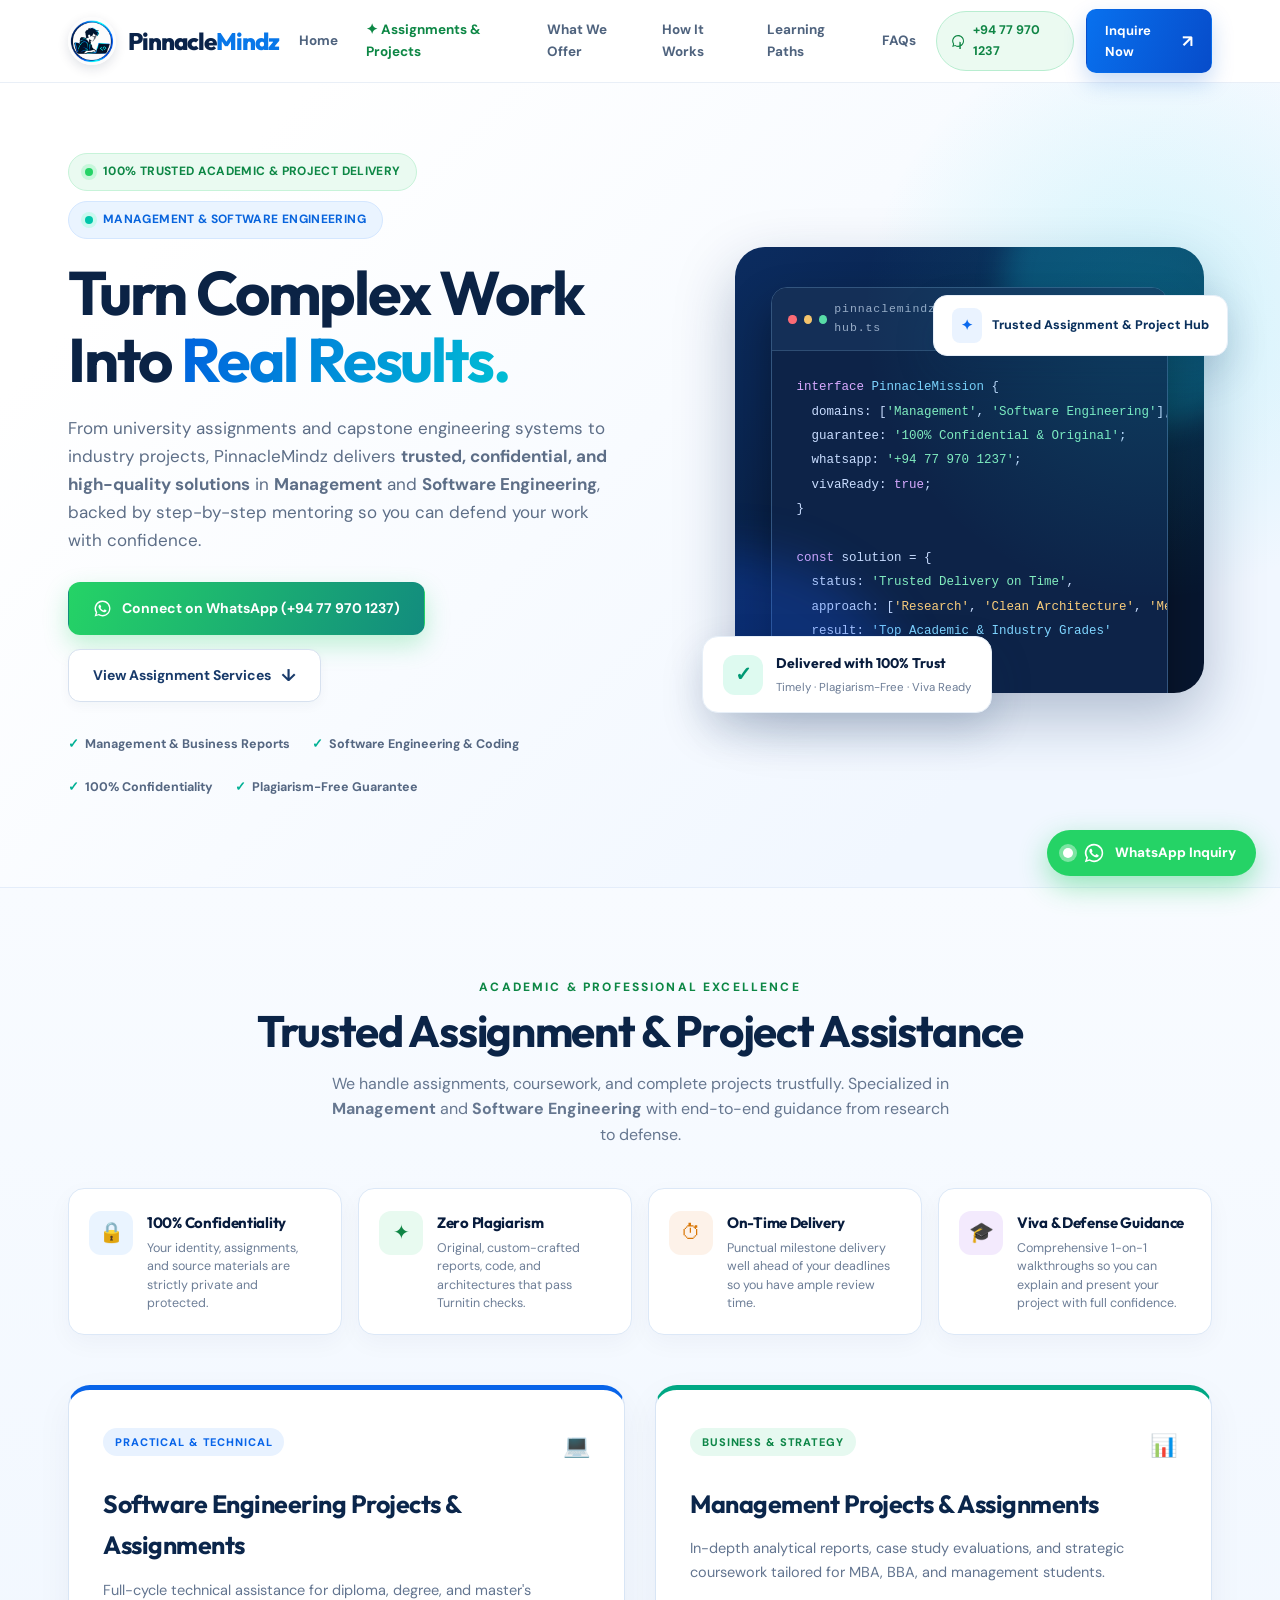
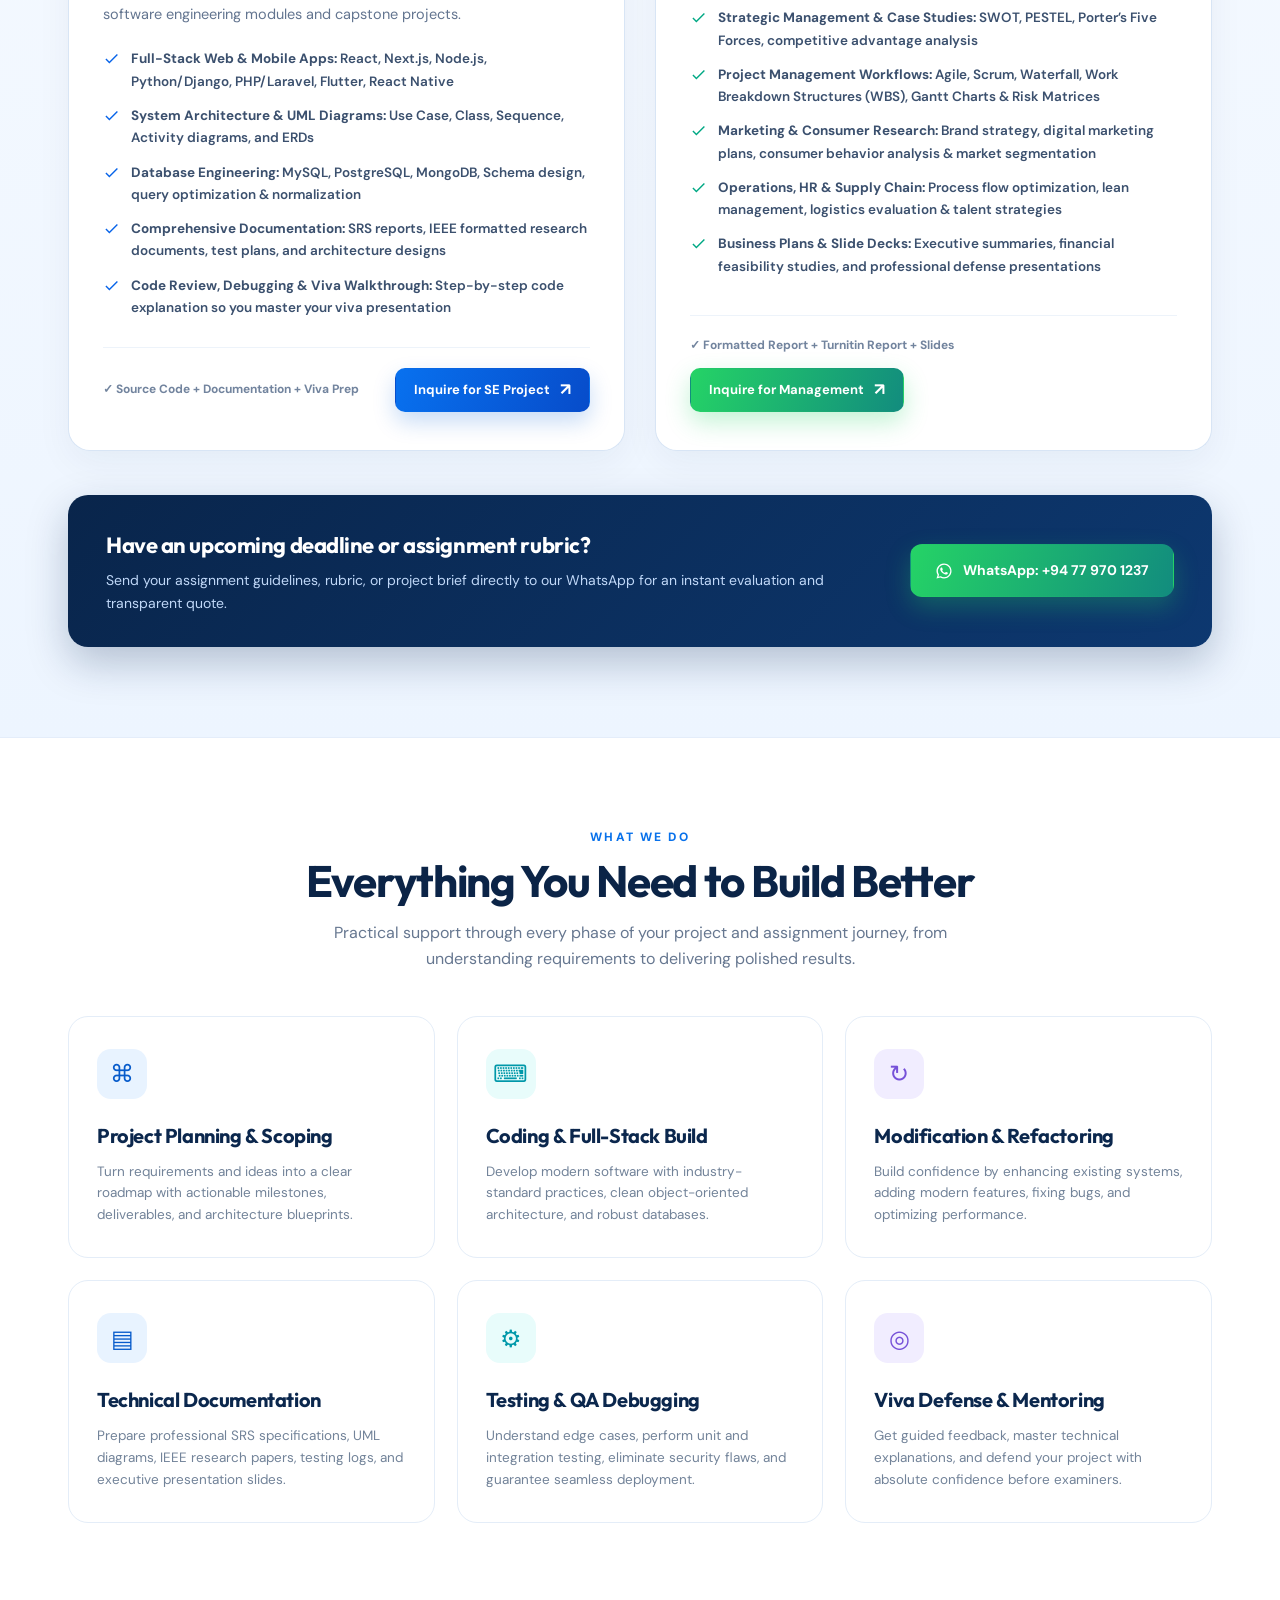
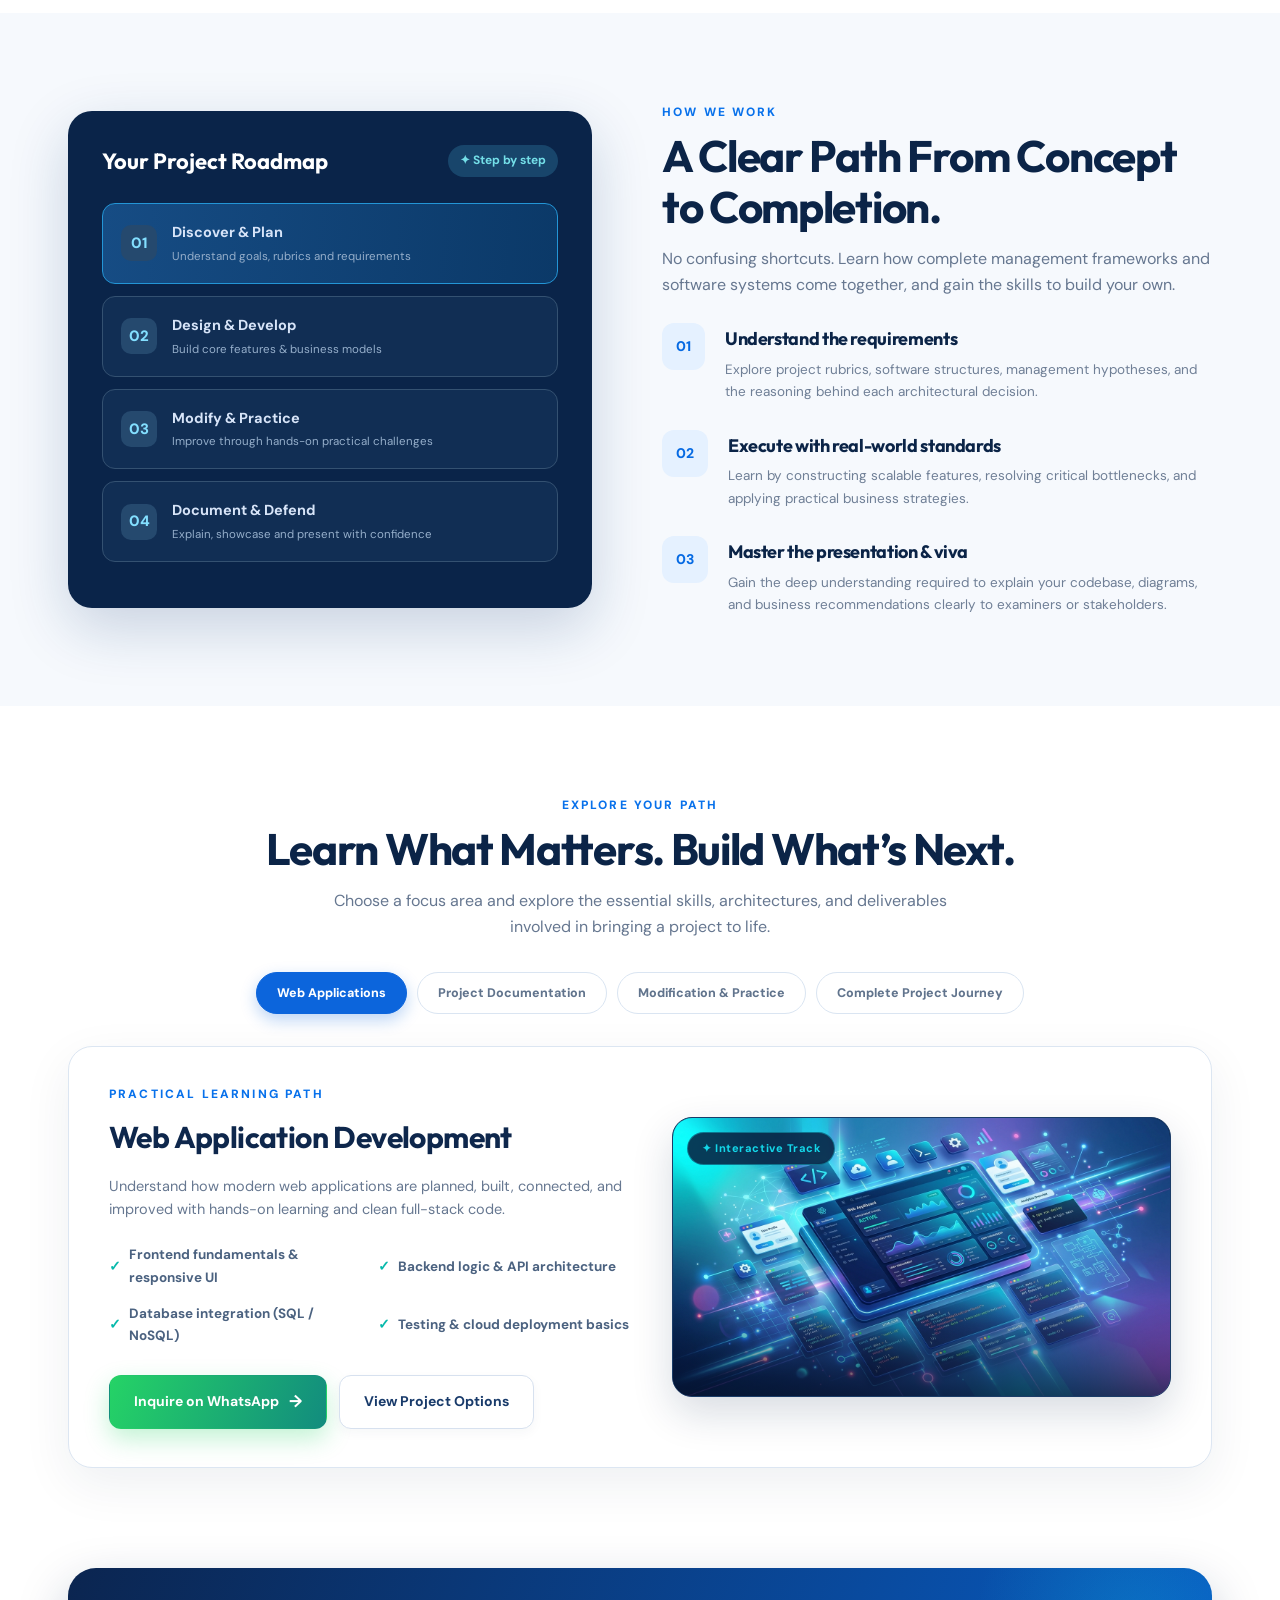
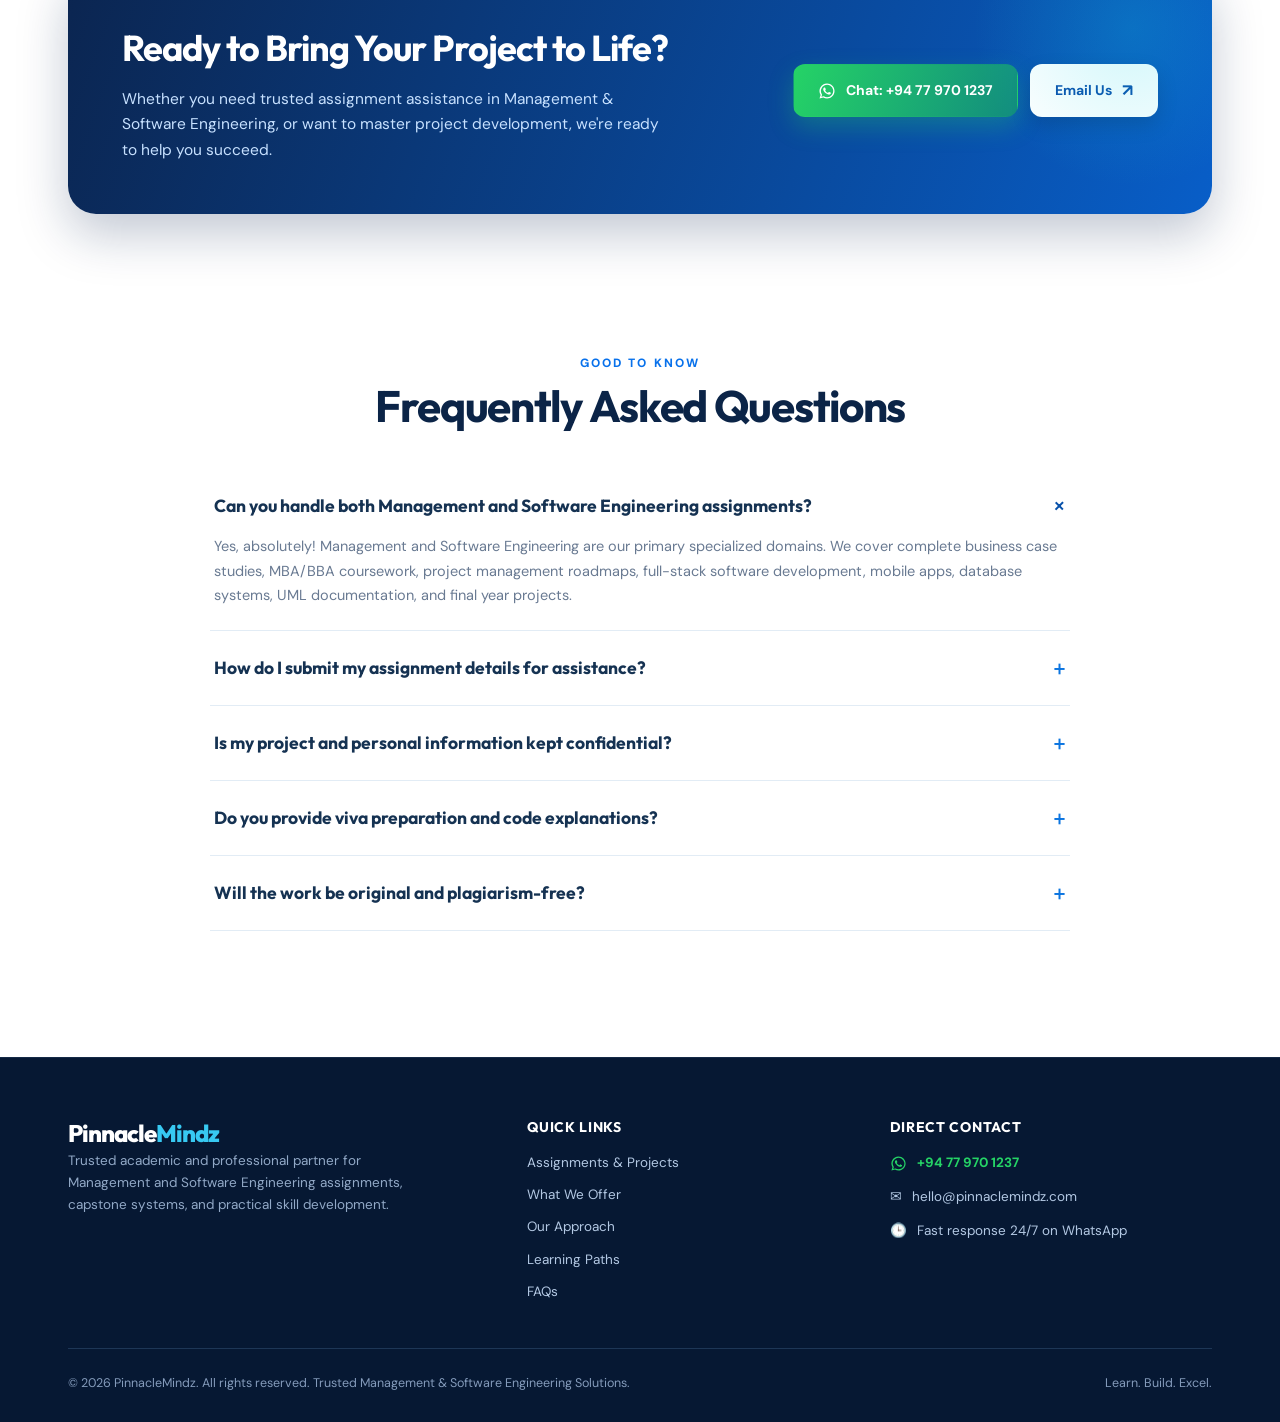
==== pinnaclemindz_website_ui.html @ 0ba1c2a5 "feat: add WhatsApp integration, Management & Software Engineering assignment services, track visuals" ====
<!doctype html>
<html lang="en">
<head>
  <meta charset="UTF-8">
  <meta name="viewport" content="width=device-width, initial-scale=1.0">
  <title>PinnacleMindz — Management & Software Engineering Projects, Assignments & Learning</title>
  <meta name="description" content="PinnacleMindz delivers trusted academic and industry assistance for Management & Software Engineering assignments, final year projects, full-stack development, and hands-on practical learning. Direct WhatsApp inquiry: +94 77 970 1237.">
  <meta name="keywords" content="PinnacleMindz, software engineering assignments, management assignments, final year project help, web application development, project documentation, UML diagrams, MBA project, Sri Lanka, WhatsApp +94 77 970 1237">
  
  <!-- Open Graph / Meta -->
  <meta property="og:type" content="website">
  <meta property="og:title" content="PinnacleMindz — Management & Software Engineering Projects & Assignments">
  <meta property="og:description" content="Trusted assignment and project guidance for Management and Software Engineering. Contact us on WhatsApp: +94 77 970 1237.">
  <meta property="og:image" content="assets/track_web_apps.jpg">
  
  <link rel="icon" type="image/png" href="assets/logo.png">
  <link rel="preconnect" href="https://fonts.googleapis.com">
  <link rel="preconnect" href="https://fonts.gstatic.com" crossorigin>
  <link href="https://fonts.googleapis.com/css2?family=DM+Sans:ital,opsz,wght@0,9..40,400;0,9..40,500;0,9..40,600;0,9..40,700;1,9..40,400&family=Outfit:wght@500;600;700;800;900&display=swap" rel="stylesheet">
  
  <style>
    :root {
      --navy: #081c3d;
      --navy-dark: #051329;
      --navy-card: #0d2348;
      --blue: #0864e9;
      --blue-hover: #0650bd;
      --cyan: #14d6e8;
      --cyan-light: #e6fbfe;
      --whatsapp: #25D366;
      --whatsapp-dark: #128C7E;
      --whatsapp-light: #e8faf0;
      --text: #162c4b;
      --muted: #6d7b91;
      --line: #e4edf8;
      --bg: #f6f9fd;
      --white: #ffffff;
    }

    * { box-sizing: border-box; }
    html { scroll-behavior: smooth; }
    body {
      margin: 0;
      color: var(--text);
      font: 15px/1.65 'DM Sans', sans-serif;
      background: #ffffff;
      overflow-x: hidden;
    }
    
    h1, h2, h3, h4 {
      font-family: 'Outfit', sans-serif;
      margin: 0;
      color: var(--navy);
      letter-spacing: -0.02em;
    }
    p { margin: 0 0 16px; line-height: 1.65; }
    a { text-decoration: none; color: inherit; transition: color 0.2s; }
    button { font: inherit; cursor: pointer; }
    img { max-width: 100%; height: auto; display: block; }

    .container {
      max-width: 1200px;
      padding: 0 28px;
      margin: auto;
    }

    /* Trust Pill & Badges */
    .pill {
      display: inline-flex;
      align-items: center;
      gap: 10px;
      padding: 8px 16px;
      background: #eaf4ff;
      border: 1px solid #d4e7ff;
      border-radius: 99px;
      color: #0864dd;
      font-size: 12px;
      font-weight: 700;
      letter-spacing: .03em;
    }
    .pill.pill-green {
      background: #eafaf1;
      border-color: #c7f3d9;
      color: #0d8745;
    }
    .dot {
      width: 8px;
      height: 8px;
      border-radius: 50%;
      background: #00c6aa;
      box-shadow: 0 0 0 4px #c9f9ef;
    }
    .dot.dot-green {
      background: var(--whatsapp);
      box-shadow: 0 0 0 4px #c7f7db;
    }

    /* Buttons */
    .btn {
      display: inline-flex;
      align-items: center;
      justify-content: center;
      gap: 10px;
      background: linear-gradient(110deg, #0871ef, #074cca);
      color: white;
      border: 1px solid transparent;
      border-radius: 12px;
      padding: 14px 24px;
      font-weight: 700;
      font-size: 14px;
      box-shadow: 0 10px 22px rgba(5, 97, 216, 0.22);
      transition: all 0.25s ease;
      cursor: pointer;
    }
    .btn:hover {
      transform: translateY(-2px);
      box-shadow: 0 14px 28px rgba(5, 97, 216, 0.3);
      color: white;
    }
    .btn.outline {
      background: #fff;
      color: #183a6a;
      border-color: #d7e1ef;
      box-shadow: 0 4px 12px rgba(18, 44, 75, 0.04);
    }
    .btn.outline:hover {
      border-color: var(--blue);
      color: var(--blue);
      background: #f8fbff;
    }
    .btn.btn-whatsapp {
      background: linear-gradient(110deg, #25D366, #128C7E);
      box-shadow: 0 10px 24px rgba(37, 211, 102, 0.28);
      color: white;
    }
    .btn.btn-whatsapp:hover {
      box-shadow: 0 14px 30px rgba(37, 211, 102, 0.4);
      transform: translateY(-2px);
    }
    .btn.btn-sm {
      padding: 10px 18px;
      font-size: 13px;
      border-radius: 10px;
    }
    .arrow { font-size: 17px; line-height: 1; transition: transform 0.2s; }
    .btn:hover .arrow { transform: translateX(3px); }

    /* Header & Navigation */
    header {
      position: sticky;
      top: 0;
      z-index: 100;
      background: rgba(255, 255, 255, 0.94);
      backdrop-filter: blur(16px);
      -webkit-backdrop-filter: blur(16px);
      border-bottom: 1px solid #e9eff7;
    }
    .topbar {
      height: 82px;
      display: flex;
      align-items: center;
      justify-content: space-between;
      gap: 20px;
    }
    .brand {
      display: flex;
      align-items: center;
      gap: 12px;
      flex-shrink: 0;
    }
    .brand img {
      height: 48px;
      width: 48px;
      object-fit: cover;
      border-radius: 50%;
      box-shadow: 0 4px 12px rgba(8, 28, 61, 0.12);
    }
    .brand-name {
      font: 800 24px 'Outfit', sans-serif;
      letter-spacing: -1px;
      color: #0a2349;
    }
    .brand-name span { color: #0877e9; }

    .nav {
      display: flex;
      align-items: center;
      gap: 28px;
      font-weight: 700;
      font-size: 13.5px;
      color: #4f637e;
    }
    .nav a {
      position: relative;
      padding: 6px 0;
    }
    .nav a:hover { color: #0069ee; }
    .nav a.badge-highlight {
      color: #0d8745;
      display: inline-flex;
      align-items: center;
      gap: 6px;
    }
    .header-actions {
      display: flex;
      align-items: center;
      gap: 12px;
    }
    .wa-header-pill {
      display: inline-flex;
      align-items: center;
      gap: 8px;
      padding: 8px 14px;
      border-radius: 99px;
      background: #ebfaf1;
      border: 1px solid #b8edd0;
      color: #0f8545;
      font-weight: 700;
      font-size: 12.5px;
      transition: all 0.2s;
    }
    .wa-header-pill:hover {
      background: #def6e7;
      transform: translateY(-1px);
    }
    .wa-header-pill svg { width: 16px; height: 16px; fill: currentColor; }
    .hamburger {
      display: none;
      background: none;
      border: none;
      font-size: 26px;
      color: var(--navy);
      padding: 6px;
    }

    /* Hero Section */
    .hero {
      position: relative;
      overflow: hidden;
      background: linear-gradient(135deg, #ffffff 15%, #f1f7ff 80%);
      padding: 70px 0 90px;
    }
    .hero:after {
      position: absolute;
      content: '';
      width: 580px;
      height: 580px;
      right: -160px;
      top: -60px;
      background: radial-gradient(circle, rgba(20, 214, 232, 0.16), transparent 70%);
      pointer-events: none;
    }
    .hero-grid {
      display: grid;
      grid-template-columns: 1.1fr 0.9fr;
      align-items: center;
      gap: 56px;
    }
    .hero-badge-row {
      display: flex;
      flex-wrap: wrap;
      gap: 10px;
      margin-bottom: 20px;
    }
    .hero h1 {
      font-size: clamp(38px, 4.8vw, 64px);
      letter-spacing: -2.2px;
      line-height: 1.1;
      color: #0b2345;
      margin: 0 0 20px;
    }
    .hero h1 span {
      background: linear-gradient(110deg, #0061de, #00bfd4);
      color: transparent;
      -webkit-background-clip: text;
      background-clip: text;
    }
    .hero-copy {
      font-size: 17px;
      color: #5d6e87;
      max-width: 540px;
      margin: 0 0 28px;
      line-height: 1.65;
    }
    .hero-buttons {
      display: flex;
      gap: 14px;
      flex-wrap: wrap;
      align-items: center;
    }
    .hero-notes {
      display: flex;
      gap: 22px;
      margin-top: 32px;
      font-size: 12.5px;
      color: #556782;
      font-weight: 700;
      flex-wrap: wrap;
    }
    .hero-notes span {
      display: inline-flex;
      align-items: center;
      gap: 6px;
    }
    .hero-notes span:before {
      content: '✓';
      color: #00b094;
      font-weight: 900;
    }

    /* Hero Visual Card */
    .visual {
      position: relative;
      min-height: 480px;
    }
    .glow {
      position: absolute;
      inset: 12px 8px 22px 13px;
      border-radius: 30px;
      background: linear-gradient(143deg, #0b2c60, #07162f 80%);
      box-shadow: 0 24px 60px rgba(9, 38, 86, 0.28);
      overflow: hidden;
    }
    .glow:before {
      content: '';
      position: absolute;
      width: 280px;
      height: 280px;
      right: -80px;
      top: -100px;
      border-radius: 50%;
      background: rgba(19, 215, 239, 0.2);
      filter: blur(14px);
    }
    .glow:after {
      content: '';
      position: absolute;
      width: 360px;
      height: 360px;
      left: -180px;
      bottom: -220px;
      border-radius: 50%;
      background: rgba(20, 94, 255, 0.25);
      filter: blur(24px);
    }
    .window {
      position: absolute;
      top: 40px;
      left: 36px;
      right: 36px;
      border-radius: 16px;
      border: 1px solid #33557e;
      background: #0d2348;
      overflow: hidden;
      box-shadow: 0 20px 40px rgba(0, 0, 0, 0.35);
    }
    .window-head {
      background: #142f57;
      padding: 12px 16px;
      display: flex;
      gap: 7px;
      align-items: center;
      border-bottom: 1px solid #2e4d73;
    }
    .window-head i {
      width: 9px;
      height: 9px;
      border-radius: 50%;
      display: inline-block;
    }
    .window-head i:nth-child(1) { background: #fb6b75; }
    .window-head i:nth-child(2) { background: #f4c46c; }
    .window-head i:nth-child(3) { background: #58dca7; }
    .filename {
      margin: auto;
      color: #99adc8;
      font-size: 11.5px;
      letter-spacing: .08em;
      font-family: monospace;
    }
    .code {
      padding: 24px 24px 28px;
      color: #c9ddff;
      font: 12.5px/1.95 monospace;
      white-space: pre;
    }
    .purple { color: #d8aaff; }
    .green { color: #82edbf; }
    .yellow { color: #f8cc7b; }
    .blue { color: #7fd5ff; }

    .course-float {
      position: absolute;
      bottom: 2px;
      left: -20px;
      padding: 14px 20px;
      display: flex;
      align-items: center;
      gap: 13px;
      background: white;
      border-radius: 16px;
      box-shadow: 0 18px 42px rgba(10, 44, 90, 0.18);
      z-index: 2;
      border: 1px solid #e7eff8;
    }
    .course-float strong { font: 700 14px 'Outfit', sans-serif; color: var(--navy); }
    .course-float small { display: block; color: #6d7d96; font-size: 11.5px; margin-top: 3px; }
    .check-icon {
      display: grid;
      place-items: center;
      border-radius: 12px;
      width: 40px;
      height: 40px;
      background: #defaf0;
      color: #009974;
      font-size: 20px;
      font-weight: bold;
    }
    .lesson-float {
      position: absolute;
      right: -16px;
      top: 60px;
      background: #fff;
      border-radius: 14px;
      padding: 12px 18px;
      display: flex;
      gap: 10px;
      box-shadow: 0 16px 40px rgba(10, 44, 90, 0.16);
      z-index: 2;
      align-items: center;
      color: #0b315d;
      font-size: 12.5px;
      font-weight: 800;
      border: 1px solid #e7eff8;
    }
    .lesson-float b {
      background: #eaf3ff;
      color: #0b69ed;
      padding: 6px 9px;
      border-radius: 8px;
      font-size: 14px;
    }

    /* Sections Shared */
    .section { padding: 90px 0; }
    .eyebrow {
      font-size: 12px;
      letter-spacing: .18em;
      color: #0871eb;
      font-weight: 800;
      text-transform: uppercase;
      display: block;
      margin-bottom: 8px;
    }
    .eyebrow.eyebrow-green { color: #0d8745; }
    .section-title {
      font-size: clamp(30px, 3.8vw, 44px);
      letter-spacing: -1.3px;
      color: #0b2447;
      margin: 8px 0 14px;
      line-height: 1.15;
    }
    .section-sub {
      color: #667790;
      font-size: 16px;
      max-width: 620px;
      margin: 0;
      line-height: 1.6;
    }
    .center { text-align: center; }
    .center .section-sub { margin: auto; }

    /* ========================================================
       NEW DEDICATED SECTION: ASSIGNMENTS & PROJECTS (MANAGEMENT & SE)
       ======================================================== */
    .assignments-section {
      background: linear-gradient(180deg, #f8fbff 0%, #edf5ff 100%);
      border-top: 1px solid #e4edfa;
      border-bottom: 1px solid #e4edfa;
      position: relative;
    }
    .trust-strip {
      display: grid;
      grid-template-columns: repeat(4, 1fr);
      gap: 16px;
      margin: 40px 0 50px;
    }
    .trust-box {
      background: #ffffff;
      border: 1px solid #dce8f7;
      border-radius: 16px;
      padding: 22px 20px;
      display: flex;
      align-items: flex-start;
      gap: 14px;
      box-shadow: 0 8px 24px rgba(11, 36, 71, 0.04);
      transition: all 0.25s ease;
    }
    .trust-box:hover {
      transform: translateY(-3px);
      box-shadow: 0 12px 30px rgba(11, 36, 71, 0.09);
      border-color: #b9d8fc;
    }
    .trust-icon {
      width: 44px;
      height: 44px;
      border-radius: 12px;
      background: #eaf4ff;
      color: #0864e9;
      display: grid;
      place-items: center;
      font-size: 20px;
      flex-shrink: 0;
    }
    .trust-box:nth-child(2) .trust-icon { background: #e8faf0; color: #0f8545; }
    .trust-box:nth-child(3) .trust-icon { background: #fdf2e9; color: #d97706; }
    .trust-box:nth-child(4) .trust-icon { background: #f3eafd; color: #7c3aed; }
    .trust-box h4 { font-size: 15px; font-weight: 700; margin-bottom: 4px; }
    .trust-box p { font-size: 12.5px; color: #6d7e97; margin: 0; line-height: 1.45; }

    /* Assignment Pillars Dual Columns */
    .assignment-grid {
      display: grid;
      grid-template-columns: 1fr 1fr;
      gap: 30px;
      margin-bottom: 44px;
    }
    .assign-card {
      background: #ffffff;
      border: 1px solid #d8e5f5;
      border-radius: 22px;
      padding: 38px 34px;
      box-shadow: 0 12px 36px rgba(13, 38, 77, 0.05);
      position: relative;
      overflow: hidden;
      display: flex;
      flex-direction: column;
      justify-content: space-between;
      transition: all 0.25s ease;
    }
    .assign-card:hover {
      box-shadow: 0 18px 48px rgba(13, 38, 77, 0.1);
      transform: translateY(-4px);
      border-color: #bcd4f2;
    }
    .assign-card.highlight-se {
      border-top: 5px solid #0864e9;
    }
    .assign-card.highlight-mgmt {
      border-top: 5px solid #00a884;
    }
    .assign-header {
      display: flex;
      justify-content: space-between;
      align-items: flex-start;
      margin-bottom: 20px;
    }
    .assign-tag {
      font-size: 11px;
      font-weight: 800;
      text-transform: uppercase;
      letter-spacing: .08em;
      padding: 5px 12px;
      border-radius: 99px;
    }
    .tag-se { background: #e8f2ff; color: #0864e9; }
    .tag-mgmt { background: #e6f9f0; color: #0e8648; }

    .assign-card h3 {
      font-size: 25px;
      color: #0b264b;
      margin-bottom: 12px;
    }
    .assign-card .assign-lead {
      color: #637590;
      font-size: 14.5px;
      margin-bottom: 22px;
    }
    .assign-list {
      list-style: none;
      padding: 0;
      margin: 0 0 28px;
      display: grid;
      gap: 12px;
    }
    .assign-list li {
      display: flex;
      align-items: flex-start;
      gap: 11px;
      font-size: 13.5px;
      color: #3b506e;
      font-weight: 600;
    }
    .assign-list li svg {
      width: 17px;
      height: 17px;
      flex-shrink: 0;
      margin-top: 2px;
    }
    .assign-card.highlight-se .assign-list li svg { fill: #0864e9; }
    .assign-card.highlight-mgmt .assign-list li svg { fill: #00a884; }

    .assign-card-footer {
      border-top: 1px solid #edf3fa;
      padding-top: 20px;
      display: flex;
      align-items: center;
      justify-content: space-between;
      flex-wrap: wrap;
      gap: 12px;
    }
    .assign-delivery-note {
      font-size: 12px;
      color: #72849e;
      font-weight: 700;
    }

    /* WhatsApp Inquiry CTA Box */
    .wa-banner {
      background: linear-gradient(135deg, #09254b 0%, #0d3870 100%);
      border-radius: 20px;
      padding: 32px 38px;
      color: white;
      display: flex;
      align-items: center;
      justify-content: space-between;
      gap: 24px;
      box-shadow: 0 16px 40px rgba(9, 37, 75, 0.25);
    }
    .wa-banner-content h4 {
      color: white;
      font-size: 22px;
      margin-bottom: 6px;
    }
    .wa-banner-content p {
      color: #c0d8f8;
      font-size: 14px;
      margin: 0;
    }
    .wa-banner-actions {
      display: flex;
      gap: 12px;
      flex-shrink: 0;
      align-items: center;
    }

    /* What We Do Services Grid */
    .service-grid {
      display: grid;
      grid-template-columns: repeat(3, 1fr);
      gap: 22px;
      margin-top: 44px;
    }
    .service {
      padding: 32px 28px;
      border: 1px solid var(--line);
      border-radius: 20px;
      background: #fff;
      transition: all 0.25s ease;
      min-height: 240px;
    }
    .service:hover {
      box-shadow: 0 18px 40px rgba(7, 41, 86, 0.08);
      transform: translateY(-4px);
      border-color: #bed5f3;
    }
    .service-icon {
      width: 50px;
      height: 50px;
      border-radius: 14px;
      display: grid;
      place-items: center;
      font-size: 24px;
      background: #e8f3ff;
      color: #075bcb;
      margin-bottom: 20px;
    }
    .service:nth-child(2) .service-icon,
    .service:nth-child(5) .service-icon {
      background: #e8fcfb;
      color: #0098a9;
    }
    .service:nth-child(3) .service-icon,
    .service:nth-child(6) .service-icon {
      background: #f1edff;
      color: #7651d8;
    }
    .service h3 {
      font-size: 20px;
      color: #0b274d;
      margin-bottom: 9px;
    }
    .service p {
      font-size: 13.5px;
      color: #728399;
      margin: 0;
      line-height: 1.6;
    }

    /* Learn & Journey Roadmap Section */
    .learn { background: #f6f9fd; }
    .learn-grid {
      display: grid;
      grid-template-columns: 1fr 1.05fr;
      gap: 70px;
      align-items: center;
    }
    .journey {
      background: #0a2449;
      border-radius: 24px;
      padding: 34px;
      box-shadow: 0 20px 60px rgba(15, 54, 112, 0.2);
    }
    .journey-top {
      display: flex;
      justify-content: space-between;
      align-items: center;
      color: #fff;
      margin-bottom: 26px;
    }
    .journey-top b { font: 700 22px 'Outfit', sans-serif; }
    .journey-top span {
      font-size: 12px;
      color: #74dfe8;
      background: #18456b;
      padding: 6px 12px;
      border-radius: 100px;
      font-weight: 700;
    }
    .journey-item {
      border: 1px solid #345171;
      border-radius: 13px;
      padding: 16px 18px;
      margin: 12px 0;
      color: #d7e4f8;
      display: flex;
      gap: 15px;
      align-items: center;
      background: #112e54;
      transition: all 0.2s;
    }
    .journey-item.active {
      background: linear-gradient(95deg, #164c84, #0b3968);
      border-color: #2395d6;
    }
    .number {
      width: 36px;
      height: 36px;
      border-radius: 10px;
      background: #25496e;
      display: grid;
      place-items: center;
      color: #83dfff;
      font-weight: 800;
      flex-shrink: 0;
    }
    .journey-item strong { font-size: 14.5px; }
    .journey-item small { display: block; font-size: 11.5px; color: #95aeca; margin-top: 3px; }

    .step {
      display: flex;
      gap: 20px;
      margin-top: 26px;
      align-items: flex-start;
    }
    .step .step-count {
      border-radius: 12px;
      background: #e5f1ff;
      padding: 12px 14px;
      color: #066ae3;
      font-weight: 800;
      font-size: 14px;
      flex-shrink: 0;
    }
    .step h3 { font-size: 18px; color: #0b2447; margin: 1px 0 5px; }
    .step p { font-size: 13.5px; color: #6f7f96; margin: 0; }

    /* ========================================================
       SECTION: "Learn What Matters. Build What’s Next."
       WITH RICH GENERATED IMAGES & SEAMLESS SWITCHING
       ======================================================== */
    .tracks {
      display: flex;
      gap: 10px;
      flex-wrap: wrap;
      justify-content: center;
      margin: 32px 0;
    }
    .track {
      border: 1px solid #dae5f2;
      background: #fff;
      border-radius: 100px;
      padding: 10px 20px;
      color: #61748d;
      font-size: 12.5px;
      font-weight: 800;
      transition: all 0.2s ease;
    }
    .track:hover {
      border-color: #0c65dc;
      color: #0c65dc;
    }
    .track.active {
      background: #0c65dc;
      border-color: #0c65dc;
      color: #fff;
      box-shadow: 0 6px 16px rgba(12, 101, 220, 0.28);
    }

    .track-card {
      border: 1px solid #dce6f2;
      border-radius: 24px;
      background: #fff;
      padding: 38px 40px;
      display: grid;
      grid-template-columns: 1.05fr 1fr;
      gap: 40px;
      align-items: center;
      box-shadow: 0 16px 50px rgba(19, 44, 75, 0.07);
    }
    .track-card h3 {
      font-size: 30px;
      color: #0e274c;
      margin-bottom: 12px;
    }
    .track-card p {
      color: #677891;
      font-size: 14.5px;
      line-height: 1.65;
    }
    .track-card ul {
      list-style: none;
      padding: 0;
      margin: 22px 0 28px;
      display: grid;
      grid-template-columns: 1fr 1fr;
      gap: 14px;
      color: #4b6280;
      font-weight: 700;
      font-size: 13.5px;
    }
    .track-card li {
      display: flex;
      align-items: center;
      gap: 8px;
    }
    .track-card li:before {
      content: '✓';
      color: #07b9ab;
      font-weight: 900;
    }
    .track-actions {
      display: flex;
      gap: 12px;
      align-items: center;
      flex-wrap: wrap;
    }

    /* Track Visual Box (Generated Image Presentation) */
    .track-visual-container {
      position: relative;
      border-radius: 20px;
      overflow: hidden;
      box-shadow: 0 16px 40px rgba(12, 38, 77, 0.16);
      background: #06142a;
      aspect-ratio: 16 / 9;
      display: flex;
      align-items: center;
      justify-content: center;
      border: 1px solid #1a3c68;
    }
    .track-img {
      width: 100%;
      height: 100%;
      object-fit: cover;
      display: block;
      transition: opacity 0.3s ease, transform 0.4s ease;
    }
    .track-img.fade-out {
      opacity: 0.2;
      transform: scale(0.97);
    }
    .track-visual-badge {
      position: absolute;
      top: 14px;
      left: 14px;
      background: rgba(8, 28, 61, 0.85);
      border: 1px solid rgba(20, 214, 232, 0.4);
      color: #14d6e8;
      backdrop-filter: blur(8px);
      padding: 6px 14px;
      border-radius: 99px;
      font-size: 11px;
      font-weight: 800;
      letter-spacing: .05em;
      z-index: 2;
    }
    .track-visual-glow {
      position: absolute;
      inset: 0;
      background: linear-gradient(180deg, transparent 65%, rgba(6, 20, 42, 0.7) 100%);
      pointer-events: none;
    }

    /* CTA Section */
    .cta {
      background: linear-gradient(110deg, #0b2550, #085ec8);
      border-radius: 28px;
      padding: 50px 54px;
      display: flex;
      align-items: center;
      justify-content: space-between;
      gap: 30px;
      overflow: hidden;
      position: relative;
      box-shadow: 0 20px 50px rgba(11, 37, 80, 0.25);
    }
    .cta:after {
      content: '';
      position: absolute;
      right: -80px;
      top: -100px;
      width: 320px;
      height: 320px;
      background: radial-gradient(circle, rgba(20, 214, 232, 0.2), transparent 70%);
      pointer-events: none;
    }
    .cta h2 {
      font-size: 36px;
      color: white;
      letter-spacing: -1px;
      margin-bottom: 10px;
    }
    .cta p {
      color: #c7e1ff;
      max-width: 540px;
      margin-bottom: 0;
      font-size: 15.5px;
    }
    .cta-buttons {
      display: flex;
      gap: 12px;
      flex-shrink: 0;
      align-items: center;
      flex-wrap: wrap;
    }
    .cta .btn.btn-white {
      background: #fff;
      color: #0a4fab;
      box-shadow: 0 8px 20px rgba(0, 0, 0, 0.15);
    }
    .cta .btn.btn-white:hover {
      background: #f1f7ff;
      color: #083c84;
    }

    /* FAQ Section */
    .faq-section { padding-top: 50px; }
    .faq {
      max-width: 860px;
      margin: 36px auto;
    }
    .faq-item {
      border-bottom: 1px solid #e2ecf5;
      padding: 22px 4px;
    }
    .faq-q {
      display: flex;
      justify-content: space-between;
      align-items: center;
      gap: 20px;
      font: 700 17.5px 'Outfit', sans-serif;
      color: #153252;
      cursor: pointer;
      user-select: none;
    }
    .faq-q b {
      font: 400 24px 'Outfit', sans-serif;
      color: #0c75e0;
      transition: transform 0.25s;
    }
    .faq-a {
      color: #697a92;
      font-size: 14.5px;
      line-height: 1.7;
      margin-top: 14px;
      display: none;
    }
    .faq-item.open .faq-a { display: block; }
    .faq-item.open .faq-q b { transform: rotate(45deg); color: #0851aa; }

    /* Footer */
    footer {
      background: #061833;
      color: #fff;
      padding: 60px 0 28px;
      border-top: 1px solid #142a47;
    }
    .footer-grid {
      display: grid;
      grid-template-columns: 1.3fr 1fr 1fr;
      gap: 40px;
    }
    .footer-grid p {
      color: #92a9c7;
      font-size: 13.5px;
      max-width: 360px;
      line-height: 1.65;
    }
    .footer-links h5 {
      font: 700 14px 'Outfit', sans-serif;
      color: #ffffff;
      margin: 0 0 16px;
      letter-spacing: .05em;
      text-transform: uppercase;
    }
    .footer-links-list {
      display: flex;
      flex-direction: column;
      gap: 10px;
      color: #b3c8e3;
      font-size: 13.5px;
    }
    .footer-links-list a:hover { color: #fff; }
    .footer-contact-item {
      display: flex;
      align-items: center;
      gap: 10px;
      color: #b3c8e3;
      font-size: 13.5px;
      margin-bottom: 12px;
    }
    .footer-contact-item svg { width: 17px; height: 17px; fill: #25D366; flex-shrink: 0; }
    .footline {
      border-top: 1px solid #1d3656;
      color: #849bbb;
      margin-top: 45px;
      padding-top: 24px;
      font-size: 12.5px;
      display: flex;
      justify-content: space-between;
      align-items: center;
    }
    .footer-brand { color: #fff; }
    .footer-brand span { color: #37c9f2; }

    /* ========================================================
       STICKY / FLOATING WHATSAPP BUTTON (BOTTOM-RIGHT)
       ======================================================== */
    .wa-float-btn {
      position: fixed;
      bottom: 24px;
      right: 24px;
      z-index: 999;
      display: inline-flex;
      align-items: center;
      gap: 10px;
      background: #25D366;
      color: #ffffff;
      padding: 12px 20px 12px 16px;
      border-radius: 99px;
      box-shadow: 0 10px 28px rgba(37, 211, 102, 0.45);
      font-weight: 800;
      font-size: 13.5px;
      transition: all 0.25s ease;
      cursor: pointer;
    }
    .wa-float-btn:hover {
      background: #1eb855;
      transform: translateY(-3px) scale(1.02);
      box-shadow: 0 14px 34px rgba(37, 211, 102, 0.55);
      color: #fff;
    }
    .wa-pulse-dot {
      width: 10px;
      height: 10px;
      border-radius: 50%;
      background: #ffffff;
      box-shadow: 0 0 0 4px rgba(255, 255, 255, 0.4);
      animation: pulse 2s infinite;
    }
    @keyframes pulse {
      0% { box-shadow: 0 0 0 0 rgba(255, 255, 255, 0.6); }
      70% { box-shadow: 0 0 0 8px rgba(255, 255, 255, 0); }
      100% { box-shadow: 0 0 0 0 rgba(255, 255, 255, 0); }
    }

    /* Responsive Styles */
    @media (max-width: 992px) {
      .nav { gap: 18px; }
      .hero-grid { gap: 36px; }
      .hero h1 { font-size: 46px; }
      .service-grid { grid-template-columns: repeat(2, 1fr); }
      .trust-strip { grid-template-columns: repeat(2, 1fr); }
      .assignment-grid { grid-template-columns: 1fr; }
      .learn-grid { gap: 35px; }
      .track-card { grid-template-columns: 1fr; }
      .footer-grid { grid-template-columns: 1fr 1fr; }
    }

    @media (max-width: 768px) {
      .container { padding: 0 20px; }
      .topbar { height: 72px; }
      .brand-name { font-size: 21px; }
      .brand img { width: 40px; height: 40px; }
      .nav {
        display: none;
        position: absolute;
        top: 72px;
        left: 0;
        right: 0;
        background: #fff;
        padding: 24px 20px;
        flex-direction: column;
        align-items: flex-start;
        box-shadow: 0 20px 30px rgba(0, 0, 0, 0.1);
        border-bottom: 1px solid #e7eff8;
        gap: 16px;
      }
      .nav.open { display: flex; }
      .header-actions .wa-header-pill { display: none; }
      .hamburger { display: block; }
      .hero { padding: 48px 0 54px; }
      .hero-grid, .learn-grid { grid-template-columns: 1fr; }
      .hero h1 { font-size: 36px; letter-spacing: -1.5px; }
      .hero-copy { font-size: 15px; }
      .visual { min-height: 380px; margin-top: 15px; }
      .window { left: 20px; right: 20px; }
      .code { font-size: 11px; padding: 20px 14px; }
      .course-float { left: -6px; bottom: 0; }
      .lesson-float { right: -6px; top: 40px; }
      .section { padding: 60px 0; }
      .section-title { font-size: 30px; }
      .service-grid { grid-template-columns: 1fr; gap: 14px; }
      .trust-strip { grid-template-columns: 1fr; gap: 12px; }
      .assign-card { padding: 28px 22px; }
      .wa-banner { flex-direction: column; align-items: flex-start; padding: 26px 22px; }
      .journey { padding: 22px; }
      .track-card { padding: 26px 20px; }
      .track-card ul { grid-template-columns: 1fr; }
      .cta { padding: 34px 24px; flex-direction: column; align-items: flex-start; }
      .cta h2 { font-size: 28px; }
      .footer-grid { grid-template-columns: 1fr; gap: 30px; }
      .footline { flex-direction: column; gap: 12px; align-items: flex-start; }
      .hero-notes { gap: 12px; }
      .wa-float-btn { padding: 10px 16px; font-size: 12.5px; bottom: 18px; right: 18px; }
    }
  </style>
</head>
<body>

  <!-- Header -->
  <header>
    <div class="container topbar">
      <a class="brand" href="#home">
        <img alt="PinnacleMindz coder icon" src="assets/logo.png" width="48" height="48">
        <span class="brand-name">Pinnacle<span>Mindz</span></span>
      </a>

      <nav class="nav" id="nav">
        <a href="#home">Home</a>
        <a href="#assignments" class="badge-highlight">✦ Assignments &amp; Projects</a>
        <a href="#services">What We Offer</a>
        <a href="#journey">How It Works</a>
        <a href="#pathways">Learning Paths</a>
        <a href="#faq">FAQs</a>
      </nav>

      <div class="header-actions">
        <!-- Direct WhatsApp Inquire Link -->
        <a class="wa-header-pill" href="https://wa.me/94779701237?text=Hi%20PinnacleMindz!%20I%20would%20like%20to%20inquire%20about%20Management%20and%20Software%20Engineering%20assignments%20and%20projects." target="_blank" rel="noopener noreferrer">
          <svg viewBox="0 0 24 24"><path d="M12.031 2a9.97 9.97 0 0 0-8.52 15.176L2 22l4.945-1.472A9.98 9.98 0 0 0 12.03 22c5.518 0 9.999-4.482 10-10C22.03 6.48 17.55 2 12.031 2zm0 18.232a8.214 8.214 0 0 1-4.223-1.168l-.303-.18-2.943.876.883-2.868-.198-.314A8.216 8.216 0 1 1 12.03 20.232zm4.551-6.16c-.249-.125-1.474-.728-1.703-.811-.229-.083-.396-.125-.562.125-.166.249-.645.811-.79 977-.146.166-.292.187-.541.062a6.837 6.837 0 0 1-2.01-1.24 7.55 7.55 0 0 1-1.393-1.737c-.146-.25-.015-.385.11-.51.112-.112.25-.291.374-.437.125-.145.166-.25.25-.416.083-.166.042-.312-.021-.437-.062-.125-.562-1.353-.77-1.853-.203-.487-.41-.42-.562-.428h-.479c-.166 0-.437.062-.666.312-.229.25-.874.854-.874 2.082 0 1.229.895 2.416 1.02 2.583.125.166 1.76 2.688 4.265 3.77.596.257 1.062.41 1.425.525.599.19 1.144.163 1.575.099.48-.072 1.474-.604 1.682-1.187.208-.583.208-1.083.146-1.187-.063-.104-.23-.167-.479-.292z"/></svg>
          <span>+94 77 970 1237</span>
        </a>
        <a class="btn top-action btn-sm" href="https://wa.me/94779701237?text=Hi%20PinnacleMindz!%20I%20would%20like%20to%20inquire%20about%20your%20services." target="_blank" rel="noopener noreferrer">
          Inquire Now <span class="arrow">↗</span>
        </a>
        <button class="hamburger" id="menu" aria-label="Open menu">☰</button>
      </div>
    </div>
  </header>

  <main>
    <!-- Hero Section -->
    <section class="hero" id="home">
      <div class="container hero-grid">
        <div>
          <div class="hero-badge-row">
            <span class="pill pill-green"><span class="dot dot-green"></span> 100% TRUSTED ACADEMIC &amp; PROJECT DELIVERY</span>
            <span class="pill"><span class="dot"></span> MANAGEMENT &amp; SOFTWARE ENGINEERING</span>
          </div>

          <h1>Turn Complex Work Into <span>Real Results.</span></h1>
          <p class="hero-copy">
            From university assignments and capstone engineering systems to industry projects, PinnacleMindz delivers <strong>trusted, confidential, and high-quality solutions</strong> in <strong>Management</strong> and <strong>Software Engineering</strong>, backed by step-by-step mentoring so you can defend your work with confidence.
          </p>

          <div class="hero-buttons">
            <!-- Direct WhatsApp Primary CTA -->
            <a href="https://wa.me/94779701237?text=Hi%20PinnacleMindz!%20I%20would%20like%20to%20inquire%20about%20Management%20and%20Software%20Engineering%20assignments%20and%20projects." class="btn btn-whatsapp" target="_blank" rel="noopener noreferrer">
              <svg style="width:19px;height:19px;fill:currentColor" viewBox="0 0 24 24"><path d="M12.031 2a9.97 9.97 0 0 0-8.52 15.176L2 22l4.945-1.472A9.98 9.98 0 0 0 12.03 22c5.518 0 9.999-4.482 10-10C22.03 6.48 17.55 2 12.031 2zm0 18.232a8.214 8.214 0 0 1-4.223-1.168l-.303-.18-2.943.876.883-2.868-.198-.314A8.216 8.216 0 1 1 12.03 20.232zm4.551-6.16c-.249-.125-1.474-.728-1.703-.811-.229-.083-.396-.125-.562.125-.166.249-.645.811-.79.977-.146.166-.292.187-.541.062a6.837 6.837 0 0 1-2.01-1.24 7.55 7.55 0 0 1-1.393-1.737c-.146-.25-.015-.385.11-.51.112-.112.25-.291.374-.437.125-.145.166-.25.25-.416.083-.166.042-.312-.021-.437-.062-.125-.562-1.353-.77-1.853-.203-.487-.41-.42-.562-.428h-.479c-.166 0-.437.062-.666.312-.229.25-.874.854-.874 2.082 0 1.229.895 2.416 1.02 2.583.125.166 1.76 2.688 4.265 3.77.596.257 1.062.41 1.425.525.599.19 1.144.163 1.575.099.48-.072 1.474-.604 1.682-1.187.208-.583.208-1.083.146-1.187-.063-.104-.23-.167-.479-.292z"/></svg>
              <span>Connect on WhatsApp (+94 77 970 1237)</span>
            </a>
            <a href="#assignments" class="btn outline">
              View Assignment Services <span class="arrow">↓</span>
            </a>
          </div>

          <div class="hero-notes">
            <span>Management &amp; Business Reports</span>
            <span>Software Engineering &amp; Coding</span>
            <span>100% Confidentiality</span>
            <span>Plagiarism-Free Guarantee</span>
          </div>
        </div>

        <div class="visual">
          <div class="glow">
            <div class="window">
              <div class="window-head">
                <i></i><i></i><i></i>
                <span class="filename">pinnaclemindz / assignments &amp; project-hub.ts</span>
              </div>
              <div class="code"><span class="purple">interface</span> <span class="blue">PinnacleMission</span> {
  domains: [<span class="green">'Management'</span>, <span class="green">'Software Engineering'</span>];
  guarantee: <span class="green">'100% Confidential &amp; Original'</span>;
  whatsapp: <span class="green">'+94 77 970 1237'</span>;
  vivaReady: <span class="purple">true</span>;
}

<span class="purple">const</span> solution = {
  status: <span class="green">'Trusted Delivery on Time'</span>,
  approach: [<span class="yellow">'Research'</span>, <span class="yellow">'Clean Architecture'</span>, <span class="yellow">'Mentorship'</span>],
  result: <span class="blue">'Top Academic &amp; Industry Grades'</span>
};

<span class="purple">function</span> <span class="blue">deliverWithTrust</span>() {
  <span class="purple">return</span> <span class="green">'Excellence in every assignment! 🚀'</span>;
}</div>
            </div>
          </div>
          <div class="lesson-float">
            <b>✦</b> Trusted Assignment &amp; Project Hub
          </div>
          <div class="course-float">
            <div class="check-icon">✓</div>
            <div>
              <strong>Delivered with 100% Trust</strong>
              <small>Timely · Plagiarism-Free · Viva Ready</small>
            </div>
          </div>
        </div>
      </div>
    </section>

    <!-- ========================================================
         DEDICATED SECTION: ASSIGNMENTS & PROJECTS (MANAGEMENT & SOFTWARE ENGINEERING)
         ======================================================== -->
    <section class="section assignments-section" id="assignments">
      <div class="container">
        <div class="center">
          <span class="eyebrow eyebrow-green">ACADEMIC &amp; PROFESSIONAL EXCELLENCE</span>
          <h2 class="section-title">Trusted Assignment &amp; Project Assistance</h2>
          <p class="section-sub">
            We handle assignments, coursework, and complete projects trustfully. Specialized in <strong>Management</strong> and <strong>Software Engineering</strong> with end-to-end guidance from research to defense.
          </p>
        </div>

        <!-- 4 Pillars of Trust -->
        <div class="trust-strip">
          <div class="trust-box">
            <div class="trust-icon">🔒</div>
            <div>
              <h4>100% Confidentiality</h4>
              <p>Your identity, assignments, and source materials are strictly private and protected.</p>
            </div>
          </div>

          <div class="trust-box">
            <div class="trust-icon">✦</div>
            <div>
              <h4>Zero Plagiarism</h4>
              <p>Original, custom-crafted reports, code, and architectures that pass Turnitin checks.</p>
            </div>
          </div>

          <div class="trust-box">
            <div class="trust-icon">⏱</div>
            <div>
              <h4>On-Time Delivery</h4>
              <p>Punctual milestone delivery well ahead of your deadlines so you have ample review time.</p>
            </div>
          </div>

          <div class="trust-box">
            <div class="trust-icon">🎓</div>
            <div>
              <h4>Viva &amp; Defense Guidance</h4>
              <p>Comprehensive 1-on-1 walkthroughs so you can explain and present your project with full confidence.</p>
            </div>
          </div>
        </div>

        <!-- Two Master Domains: Software Engineering & Management -->
        <div class="assignment-grid">
          <!-- Software Engineering Card -->
          <article class="assign-card highlight-se">
            <div>
              <div class="assign-header">
                <span class="assign-tag tag-se">PRACTICAL &amp; TECHNICAL</span>
                <span style="font-size:22px">💻</span>
              </div>
              <h3>Software Engineering Projects &amp; Assignments</h3>
              <p class="assign-lead">
                Full-cycle technical assistance for diploma, degree, and master's software engineering modules and capstone projects.
              </p>

              <ul class="assign-list">
                <li>
                  <svg viewBox="0 0 24 24"><path d="M9 16.17L4.83 12l-1.42 1.41L9 19 21 7l-1.41-1.41z"/></svg>
                  <span><strong>Full-Stack Web &amp; Mobile Apps:</strong> React, Next.js, Node.js, Python/Django, PHP/Laravel, Flutter, React Native</span>
                </li>
                <li>
                  <svg viewBox="0 0 24 24"><path d="M9 16.17L4.83 12l-1.42 1.41L9 19 21 7l-1.41-1.41z"/></svg>
                  <span><strong>System Architecture &amp; UML Diagrams:</strong> Use Case, Class, Sequence, Activity diagrams, and ERDs</span>
                </li>
                <li>
                  <svg viewBox="0 0 24 24"><path d="M9 16.17L4.83 12l-1.42 1.41L9 19 21 7l-1.41-1.41z"/></svg>
                  <span><strong>Database Engineering:</strong> MySQL, PostgreSQL, MongoDB, Schema design, query optimization &amp; normalization</span>
                </li>
                <li>
                  <svg viewBox="0 0 24 24"><path d="M9 16.17L4.83 12l-1.42 1.41L9 19 21 7l-1.41-1.41z"/></svg>
                  <span><strong>Comprehensive Documentation:</strong> SRS reports, IEEE formatted research documents, test plans, and architecture designs</span>
                </li>
                <li>
                  <svg viewBox="0 0 24 24"><path d="M9 16.17L4.83 12l-1.42 1.41L9 19 21 7l-1.41-1.41z"/></svg>
                  <span><strong>Code Review, Debugging &amp; Viva Walkthrough:</strong> Step-by-step code explanation so you master your viva presentation</span>
                </li>
              </ul>
            </div>

            <div class="assign-card-footer">
              <span class="assign-delivery-note">✓ Source Code + Documentation + Viva Prep</span>
              <a href="https://wa.me/94779701237?text=Hi%20PinnacleMindz!%20I%20have%20a%20Software%20Engineering%20assignment/project%20I%20would%20like%20assistance%20with." class="btn btn-sm" target="_blank" rel="noopener noreferrer">
                Inquire for SE Project <span class="arrow">↗</span>
              </a>
            </div>
          </article>

          <!-- Management Card -->
          <article class="assign-card highlight-mgmt">
            <div>
              <div class="assign-header">
                <span class="assign-tag tag-mgmt">BUSINESS &amp; STRATEGY</span>
                <span style="font-size:22px">📊</span>
              </div>
              <h3>Management Projects &amp; Assignments</h3>
              <p class="assign-lead">
                In-depth analytical reports, case study evaluations, and strategic coursework tailored for MBA, BBA, and management students.
              </p>

              <ul class="assign-list">
                <li>
                  <svg viewBox="0 0 24 24"><path d="M9 16.17L4.83 12l-1.42 1.41L9 19 21 7l-1.41-1.41z"/></svg>
                  <span><strong>Strategic Management &amp; Case Studies:</strong> SWOT, PESTEL, Porter’s Five Forces, competitive advantage analysis</span>
                </li>
                <li>
                  <svg viewBox="0 0 24 24"><path d="M9 16.17L4.83 12l-1.42 1.41L9 19 21 7l-1.41-1.41z"/></svg>
                  <span><strong>Project Management Workflows:</strong> Agile, Scrum, Waterfall, Work Breakdown Structures (WBS), Gantt Charts &amp; Risk Matrices</span>
                </li>
                <li>
                  <svg viewBox="0 0 24 24"><path d="M9 16.17L4.83 12l-1.42 1.41L9 19 21 7l-1.41-1.41z"/></svg>
                  <span><strong>Marketing &amp; Consumer Research:</strong> Brand strategy, digital marketing plans, consumer behavior analysis &amp; market segmentation</span>
                </li>
                <li>
                  <svg viewBox="0 0 24 24"><path d="M9 16.17L4.83 12l-1.42 1.41L9 19 21 7l-1.41-1.41z"/></svg>
                  <span><strong>Operations, HR &amp; Supply Chain:</strong> Process flow optimization, lean management, logistics evaluation &amp; talent strategies</span>
                </li>
                <li>
                  <svg viewBox="0 0 24 24"><path d="M9 16.17L4.83 12l-1.42 1.41L9 19 21 7l-1.41-1.41z"/></svg>
                  <span><strong>Business Plans &amp; Slide Decks:</strong> Executive summaries, financial feasibility studies, and professional defense presentations</span>
                </li>
              </ul>
            </div>

            <div class="assign-card-footer">
              <span class="assign-delivery-note">✓ Formatted Report + Turnitin Report + Slides</span>
              <a href="https://wa.me/94779701237?text=Hi%20PinnacleMindz!%20I%20have%20a%20Management%20assignment/project%20I%20would%20like%20assistance%20with." class="btn btn-sm btn-whatsapp" target="_blank" rel="noopener noreferrer">
                Inquire for Management <span class="arrow">↗</span>
              </a>
            </div>
          </article>
        </div>

        <!-- WhatsApp Quick Banner -->
        <div class="wa-banner">
          <div class="wa-banner-content">
            <h4>Have an upcoming deadline or assignment rubric?</h4>
            <p>Send your assignment guidelines, rubric, or project brief directly to our WhatsApp for an instant evaluation and transparent quote.</p>
          </div>
          <div class="wa-banner-actions">
            <a href="https://wa.me/94779701237?text=Hi%20PinnacleMindz,%20here%20are%20my%20assignment%20details:" class="btn btn-whatsapp" target="_blank" rel="noopener noreferrer">
              <svg style="width:18px;height:18px;fill:currentColor" viewBox="0 0 24 24"><path d="M12.031 2a9.97 9.97 0 0 0-8.52 15.176L2 22l4.945-1.472A9.98 9.98 0 0 0 12.03 22c5.518 0 9.999-4.482 10-10C22.03 6.48 17.55 2 12.031 2zm0 18.232a8.214 8.214 0 0 1-4.223-1.168l-.303-.18-2.943.876.883-2.868-.198-.314A8.216 8.216 0 1 1 12.03 20.232zm4.551-6.16c-.249-.125-1.474-.728-1.703-.811-.229-.083-.396-.125-.562.125-.166.249-.645.811-.79.977-.146.166-.292.187-.541.062a6.837 6.837 0 0 1-2.01-1.24 7.55 7.55 0 0 1-1.393-1.737c-.146-.25-.015-.385.11-.51.112-.112.25-.291.374-.437.125-.145.166-.25.25-.416.083-.166.042-.312-.021-.437-.062-.125-.562-1.353-.77-1.853-.203-.487-.41-.42-.562-.428h-.479c-.166 0-.437.062-.666.312-.229.25-.874.854-.874 2.082 0 1.229.895 2.416 1.02 2.583.125.166 1.76 2.688 4.265 3.77.596.257 1.062.41 1.425.525.599.19 1.144.163 1.575.099.48-.072 1.474-.604 1.682-1.187.208-.583.208-1.083.146-1.187-.063-.104-.23-.167-.479-.292z"/></svg>
              <span>WhatsApp: +94 77 970 1237</span>
            </a>
          </div>
        </div>
      </div>
    </section>

    <!-- Services Section -->
    <section class="section" id="services">
      <div class="container">
        <div class="center">
          <span class="eyebrow">WHAT WE DO</span>
          <h2 class="section-title">Everything You Need to Build Better</h2>
          <p class="section-sub">
            Practical support through every phase of your project and assignment journey, from understanding requirements to delivering polished results.
          </p>
        </div>

        <div class="service-grid">
          <article class="service">
            <div class="service-icon">⌘</div>
            <h3>Project Planning &amp; Scoping</h3>
            <p>Turn requirements and ideas into a clear roadmap with actionable milestones, deliverables, and architecture blueprints.</p>
          </article>

          <article class="service">
            <div class="service-icon">⌨</div>
            <h3>Coding &amp; Full-Stack Build</h3>
            <p>Develop modern software with industry-standard practices, clean object-oriented architecture, and robust databases.</p>
          </article>

          <article class="service">
            <div class="service-icon">↻</div>
            <h3>Modification &amp; Refactoring</h3>
            <p>Build confidence by enhancing existing systems, adding modern features, fixing bugs, and optimizing performance.</p>
          </article>

          <article class="service">
            <div class="service-icon">▤</div>
            <h3>Technical Documentation</h3>
            <p>Prepare professional SRS specifications, UML diagrams, IEEE research papers, testing logs, and executive presentation slides.</p>
          </article>

          <article class="service">
            <div class="service-icon">⚙</div>
            <h3>Testing &amp; QA Debugging</h3>
            <p>Understand edge cases, perform unit and integration testing, eliminate security flaws, and guarantee seamless deployment.</p>
          </article>

          <article class="service">
            <div class="service-icon">◎</div>
            <h3>Viva Defense &amp; Mentoring</h3>
            <p>Get guided feedback, master technical explanations, and defend your project with absolute confidence before examiners.</p>
          </article>
        </div>
      </div>
    </section>

    <!-- How Learning Works Roadmap -->
    <section class="section learn" id="journey">
      <div class="container learn-grid">
        <div class="journey">
          <div class="journey-top">
            <b>Your Project Roadmap</b>
            <span>✦ Step by step</span>
          </div>
          <div class="journey-item active">
            <div class="number">01</div>
            <div>
              <strong>Discover &amp; Plan</strong>
              <small>Understand goals, rubrics and requirements</small>
            </div>
          </div>
          <div class="journey-item">
            <div class="number">02</div>
            <div>
              <strong>Design &amp; Develop</strong>
              <small>Build core features &amp; business models</small>
            </div>
          </div>
          <div class="journey-item">
            <div class="number">03</div>
            <div>
              <strong>Modify &amp; Practice</strong>
              <small>Improve through hands-on practical challenges</small>
            </div>
          </div>
          <div class="journey-item">
            <div class="number">04</div>
            <div>
              <strong>Document &amp; Defend</strong>
              <small>Explain, showcase and present with confidence</small>
            </div>
          </div>
        </div>

        <div>
          <span class="eyebrow">HOW WE WORK</span>
          <h2 class="section-title">A Clear Path From Concept to Completion.</h2>
          <p class="section-sub">
            No confusing shortcuts. Learn how complete management frameworks and software systems come together, and gain the skills to build your own.
          </p>

          <div class="step">
            <div class="step-count">01</div>
            <div>
              <h3>Understand the requirements</h3>
              <p>Explore project rubrics, software structures, management hypotheses, and the reasoning behind each architectural decision.</p>
            </div>
          </div>

          <div class="step">
            <div class="step-count">02</div>
            <div>
              <h3>Execute with real-world standards</h3>
              <p>Learn by constructing scalable features, resolving critical bottlenecks, and applying practical business strategies.</p>
            </div>
          </div>

          <div class="step">
            <div class="step-count">03</div>
            <div>
              <h3>Master the presentation &amp; viva</h3>
              <p>Gain the deep understanding required to explain your codebase, diagrams, and business recommendations clearly to examiners or stakeholders.</p>
            </div>
          </div>
        </div>
      </div>
    </section>

    <!-- ========================================================
         SECTION: "Learn What Matters. Build What’s Next."
         FEATURING SUITABLE GENERATED TRACK VISUALS
         ======================================================== -->
    <section class="section" id="pathways">
      <div class="container center">
        <span class="eyebrow">EXPLORE YOUR PATH</span>
        <h2 class="section-title">Learn What Matters. Build What’s Next.</h2>
        <p class="section-sub">
          Choose a focus area and explore the essential skills, architectures, and deliverables involved in bringing a project to life.
        </p>

        <!-- Track Switcher Buttons -->
        <div class="tracks">
          <button class="track active" data-track="web">Web Applications</button>
          <button class="track" data-track="docs">Project Documentation</button>
          <button class="track" data-track="practice">Modification &amp; Practice</button>
          <button class="track" data-track="full">Complete Project Journey</button>
        </div>

        <!-- Track Card with Dynamic Generated Image Visual -->
        <div class="track-card" style="text-align:left">
          <div>
            <span class="eyebrow" id="track-label">PRACTICAL LEARNING PATH</span>
            <h3 id="track-title">Web Application Development</h3>
            <p id="track-description">
              Understand how modern web applications are planned, built, connected, and improved with hands-on learning and clean full-stack code.
            </p>

            <ul id="track-list">
              <li>Frontend fundamentals &amp; responsive UI</li>
              <li>Backend logic &amp; API architecture</li>
              <li>Database integration (SQL / NoSQL)</li>
              <li>Testing &amp; cloud deployment basics</li>
            </ul>

            <div class="track-actions">
              <a href="https://wa.me/94779701237?text=Hi%20PinnacleMindz!%20I%20am%20interested%20in%20the%20Web%20Applications%20path." class="btn btn-whatsapp" id="track-cta" target="_blank" rel="noopener noreferrer">
                <span>Inquire on WhatsApp</span> <span class="arrow">→</span>
              </a>
              <a href="#assignments" class="btn outline">
                <span>View Project Options</span>
              </a>
            </div>
          </div>

          <!-- Dynamic Visual Display with Generated Image -->
          <div class="track-visual-container">
            <span class="track-visual-badge" id="track-visual-badge">✦ Interactive Track</span>
            <img id="track-image" src="assets/track_web_apps.jpg" alt="Web Application Development Visual" class="track-img">
            <div class="track-visual-glow"></div>
          </div>
        </div>
      </div>
    </section>

    <!-- Start / CTA Banner -->
    <section class="section" id="start" style="padding-top:10px">
      <div class="container">
        <div class="cta">
          <div>
            <h2>Ready to Bring Your Project to Life?</h2>
            <p>
              Whether you need trusted assignment assistance in Management &amp; Software Engineering, or want to master project development, we're ready to help you succeed.
            </p>
          </div>

          <div class="cta-buttons">
            <a class="btn btn-whatsapp" href="https://wa.me/94779701237?text=Hi%20PinnacleMindz!%20I%20am%20ready%20to%20get%20started%20with%20my%20assignment/project." target="_blank" rel="noopener noreferrer">
              <svg style="width:18px;height:18px;fill:currentColor" viewBox="0 0 24 24"><path d="M12.031 2a9.97 9.97 0 0 0-8.52 15.176L2 22l4.945-1.472A9.98 9.98 0 0 0 12.03 22c5.518 0 9.999-4.482 10-10C22.03 6.48 17.55 2 12.031 2zm0 18.232a8.214 8.214 0 0 1-4.223-1.168l-.303-.18-2.943.876.883-2.868-.198-.314A8.216 8.216 0 1 1 12.03 20.232zm4.551-6.16c-.249-.125-1.474-.728-1.703-.811-.229-.083-.396-.125-.562.125-.166.249-.645.811-.79.977-.146.166-.292.187-.541.062a6.837 6.837 0 0 1-2.01-1.24 7.55 7.55 0 0 1-1.393-1.737c-.146-.25-.015-.385.11-.51.112-.112.25-.291.374-.437.125-.145.166-.25.25-.416.083-.166.042-.312-.021-.437-.062-.125-.562-1.353-.77-1.853-.203-.487-.41-.42-.562-.428h-.479c-.166 0-.437.062-.666.312-.229.25-.874.854-.874 2.082 0 1.229.895 2.416 1.02 2.583.125.166 1.76 2.688 4.265 3.77.596.257 1.062.41 1.425.525.599.19 1.144.163 1.575.099.48-.072 1.474-.604 1.682-1.187.208-.583.208-1.083.146-1.187-.063-.104-.23-.167-.479-.292z"/></svg>
              <span>Chat: +94 77 970 1237</span>
            </a>
            <a class="btn btn-white" href="mailto:hello@pinnaclemindz.com?subject=Project%20or%20Assignment%20Enquiry">
              Email Us <span class="arrow">↗</span>
            </a>
          </div>
        </div>
      </div>
    </section>

    <!-- FAQ Section -->
    <section class="section faq-section" id="faq">
      <div class="container">
        <div class="center">
          <span class="eyebrow">GOOD TO KNOW</span>
          <h2 class="section-title">Frequently Asked Questions</h2>
        </div>

        <div class="faq">
          <div class="faq-item open">
            <div class="faq-q">Can you handle both Management and Software Engineering assignments? <b>+</b></div>
            <div class="faq-a">
              Yes, absolutely! Management and Software Engineering are our primary specialized domains. We cover complete business case studies, MBA/BBA coursework, project management roadmaps, full-stack software development, mobile apps, database systems, UML documentation, and final year projects.
            </div>
          </div>

          <div class="faq-item">
            <div class="faq-q">How do I submit my assignment details for assistance? <b>+</b></div>
            <div class="faq-a">
              You can connect with us directly on WhatsApp at <strong>+94 77 970 1237</strong>. Simply share your assignment brief, rubric, word count/technical requirements, and deadline. We review it promptly and provide clear guidance and milestone schedules.
            </div>
          </div>

          <div class="faq-item">
            <div class="faq-q">Is my project and personal information kept confidential? <b>+</b></div>
            <div class="faq-a">
              100% yes. We adhere to strict privacy standards. Your details, assignments, source code, and data remain strictly confidential and will never be shared or reused.
            </div>
          </div>

          <div class="faq-item">
            <div class="faq-q">Do you provide viva preparation and code explanations? <b>+</b></div>
            <div class="faq-a">
              Yes! We do not just hand over a project; we walk you through the system architecture, code logic, ER diagrams, test cases, and management frameworks step-by-step so you can defend your work and score top marks in your viva.
            </div>
          </div>

          <div class="faq-item">
            <div class="faq-q">Will the work be original and plagiarism-free? <b>+</b></div>
            <div class="faq-a">
              Every deliverable is written, analyzed, or coded from scratch according to your specific prompt and rubric. Reports are thoroughly checked for originality and are Turnitin-friendly.
            </div>
          </div>
        </div>
      </div>
    </section>
  </main>

  <!-- Footer -->
  <footer>
    <div class="container">
      <div class="footer-grid">
        <div>
          <a href="#home" class="brand-name footer-brand">Pinnacle<span>Mindz</span></a>
          <p>
            Trusted academic and professional partner for Management and Software Engineering assignments, capstone systems, and practical skill development.
          </p>
        </div>

        <div class="footer-links">
          <h5>Quick Links</h5>
          <div class="footer-links-list">
            <a href="#assignments">Assignments &amp; Projects</a>
            <a href="#services">What We Offer</a>
            <a href="#journey">Our Approach</a>
            <a href="#pathways">Learning Paths</a>
            <a href="#faq">FAQs</a>
          </div>
        </div>

        <div class="footer-links">
          <h5>Direct Contact</h5>
          <div class="footer-contact-item">
            <svg viewBox="0 0 24 24"><path d="M12.031 2a9.97 9.97 0 0 0-8.52 15.176L2 22l4.945-1.472A9.98 9.98 0 0 0 12.03 22c5.518 0 9.999-4.482 10-10C22.03 6.48 17.55 2 12.031 2zm0 18.232a8.214 8.214 0 0 1-4.223-1.168l-.303-.18-2.943.876.883-2.868-.198-.314A8.216 8.216 0 1 1 12.03 20.232zm4.551-6.16c-.249-.125-1.474-.728-1.703-.811-.229-.083-.396-.125-.562.125-.166.249-.645.811-.79.977-.146.166-.292.187-.541.062a6.837 6.837 0 0 1-2.01-1.24 7.55 7.55 0 0 1-1.393-1.737c-.146-.25-.015-.385.11-.51.112-.112.25-.291.374-.437.125-.145.166-.25.25-.416.083-.166.042-.312-.021-.437-.062-.125-.562-1.353-.77-1.853-.203-.487-.41-.42-.562-.428h-.479c-.166 0-.437.062-.666.312-.229.25-.874.854-.874 2.082 0 1.229.895 2.416 1.02 2.583.125.166 1.76 2.688 4.265 3.77.596.257 1.062.41 1.425.525.599.19 1.144.163 1.575.099.48-.072 1.474-.604 1.682-1.187.208-.583.208-1.083.146-1.187-.063-.104-.23-.167-.479-.292z"/></svg>
            <a href="https://wa.me/94779701237" target="_blank" rel="noopener noreferrer" style="color:#25D366;font-weight:700;">+94 77 970 1237</a>
          </div>
          <div class="footer-contact-item">
            <span>✉</span>
            <a href="mailto:hello@pinnaclemindz.com">hello@pinnaclemindz.com</a>
          </div>
          <div class="footer-contact-item">
            <span>🕒</span>
            <span>Fast response 24/7 on WhatsApp</span>
          </div>
        </div>
      </div>

      <div class="footline">
        <span>© 2026 PinnacleMindz. All rights reserved. Trusted Management &amp; Software Engineering Solutions.</span>
        <span>Learn. Build. Excel.</span>
      </div>
    </div>
  </footer>

  <!-- Sticky Floating WhatsApp Widget -->
  <a class="wa-float-btn" href="https://wa.me/94779701237?text=Hi%20PinnacleMindz!%20I%20would%20like%20to%20inquire%20about%20Management%20and%20Software%20Engineering%20assignments%20and%20projects." target="_blank" rel="noopener noreferrer" aria-label="Chat with PinnacleMindz on WhatsApp">
    <div class="wa-pulse-dot"></div>
    <svg style="width:22px;height:22px;fill:currentColor" viewBox="0 0 24 24"><path d="M12.031 2a9.97 9.97 0 0 0-8.52 15.176L2 22l4.945-1.472A9.98 9.98 0 0 0 12.03 22c5.518 0 9.999-4.482 10-10C22.03 6.48 17.55 2 12.031 2zm0 18.232a8.214 8.214 0 0 1-4.223-1.168l-.303-.18-2.943.876.883-2.868-.198-.314A8.216 8.216 0 1 1 12.03 20.232zm4.551-6.16c-.249-.125-1.474-.728-1.703-.811-.229-.083-.396-.125-.562.125-.166.249-.645.811-.79.977-.146.166-.292.187-.541.062a6.837 6.837 0 0 1-2.01-1.24 7.55 7.55 0 0 1-1.393-1.737c-.146-.25-.015-.385.11-.51.112-.112.25-.291.374-.437.125-.145.166-.25.25-.416.083-.166.042-.312-.021-.437-.062-.125-.562-1.353-.77-1.853-.203-.487-.41-.42-.562-.428h-.479c-.166 0-.437.062-.666.312-.229.25-.874.854-.874 2.082 0 1.229.895 2.416 1.02 2.583.125.166 1.76 2.688 4.265 3.77.596.257 1.062.41 1.425.525.599.19 1.144.163 1.575.099.48-.072 1.474-.604 1.682-1.187.208-.583.208-1.083.146-1.187-.063-.104-.23-.167-.479-.292z"/></svg>
    <span>WhatsApp Inquiry</span>
  </a>

  <!-- JavaScript for Navigation, FAQs, and Dynamic Track Image Switching -->
  <script>
    // Mobile navigation toggle
    const menuBtn = document.getElementById('menu');
    const nav = document.getElementById('nav');
    if (menuBtn && nav) {
      menuBtn.addEventListener('click', () => nav.classList.toggle('open'));
      document.querySelectorAll('.nav a').forEach(a => {
        a.addEventListener('click', () => nav.classList.remove('open'));
      });
    }

    // FAQ Accordion
    document.querySelectorAll('.faq-q').forEach(q => {
      q.addEventListener('click', () => {
        q.parentElement.classList.toggle('open');
      });
    });

    // Dynamic Tracks Data with Generated Images
    const tracks = {
      web: {
        title: 'Web Application Development',
        desc: 'Understand how modern web applications are planned, built, connected, and improved with hands-on learning and clean full-stack code.',
        bullets: [
          'Frontend fundamentals & responsive UI',
          'Backend logic & API architecture',
          'Database integration (SQL / NoSQL)',
          'Testing & cloud deployment basics'
        ],
        image: 'assets/track_web_apps.jpg',
        badge: '✦ Web Dev & Full-Stack',
        ctaText: 'Inquire for Web Projects'
      },
      docs: {
        title: 'Project Documentation & Architecture',
        desc: 'Learn to communicate technical work clearly through structured project reports, IEEE format specifications, and architectural diagrams.',
        bullets: [
          'Requirement gathering & SRS reports',
          'UML, Class, Sequence & ER diagrams',
          'Testing records & QA test plans',
          'Executive project presentations & slides'
        ],
        image: 'assets/track_docs.jpg',
        badge: '✦ SRS & Architecture Diagrams',
        ctaText: 'Inquire for Documentation'
      },
      practice: {
        title: 'Modification, Debugging & Practice',
        desc: 'Improve your understanding through practical feature enhancements, debugging complex errors, and guided refactoring tasks.',
        bullets: [
          'Code reading & analysis skills',
          'Feature enhancement & scaling',
          'Bug fixing & performance tuning',
          'Clean code & refactoring standards'
        ],
        image: 'assets/track_practice.jpg',
        badge: '✦ Hands-on Debugging & Code',
        ctaText: 'Inquire for Code Assistance'
      },
      full: {
        title: 'Complete Project Journey',
        desc: 'Explore an end-to-end development workflow, from identifying business requirements to building, testing, and presenting the completed solution.',
        bullets: [
          'Planning, scoping & feasibility',
          'Full-stack engineering & agile sprints',
          'Comprehensive documentation & review',
          'Viva defense & live demonstration'
        ],
        image: 'assets/track_journey.svg',
        badge: '✦ End-to-End Milestone Delivery',
        ctaText: 'Inquire for Full Project'
      }
    };

    // Track Button Switching Logic
    const trackButtons = document.querySelectorAll('.track');
    const trackTitle = document.getElementById('track-title');
    const trackDesc = document.getElementById('track-description');
    const trackList = document.getElementById('track-list');
    const trackImg = document.getElementById('track-image');
    const trackBadge = document.getElementById('track-visual-badge');
    const trackCta = document.getElementById('track-cta');

    trackButtons.forEach(btn => {
      btn.addEventListener('click', () => {
        trackButtons.forEach(b => b.classList.remove('active'));
        btn.classList.add('active');

        const trackKey = btn.dataset.track;
        const data = tracks[trackKey];
        if (!data) return;

        // Animate Image Fade
        if (trackImg) {
          trackImg.classList.add('fade-out');
          setTimeout(() => {
            trackImg.src = data.image;
            trackImg.alt = data.title;
            trackImg.classList.remove('fade-out');
          }, 180);
        }

        // Update Text & Bullets
        if (trackTitle) trackTitle.textContent = data.title;
        if (trackDesc) trackDesc.textContent = data.desc;
        if (trackBadge) trackBadge.textContent = data.badge;
        if (trackList) {
          trackList.innerHTML = data.bullets.map(b => '<li>' + b + '</li>').join('');
        }
        if (trackCta) {
          trackCta.href = `https://wa.me/94779701237?text=Hi%20PinnacleMindz!%20I%20am%20interested%20in%20the%20${encodeURIComponent(data.title)}%20track.`;
          const span = trackCta.querySelector('span');
          if (span) span.textContent = data.ctaText;
        }
      });
    });
  </script>
</body>
</html>
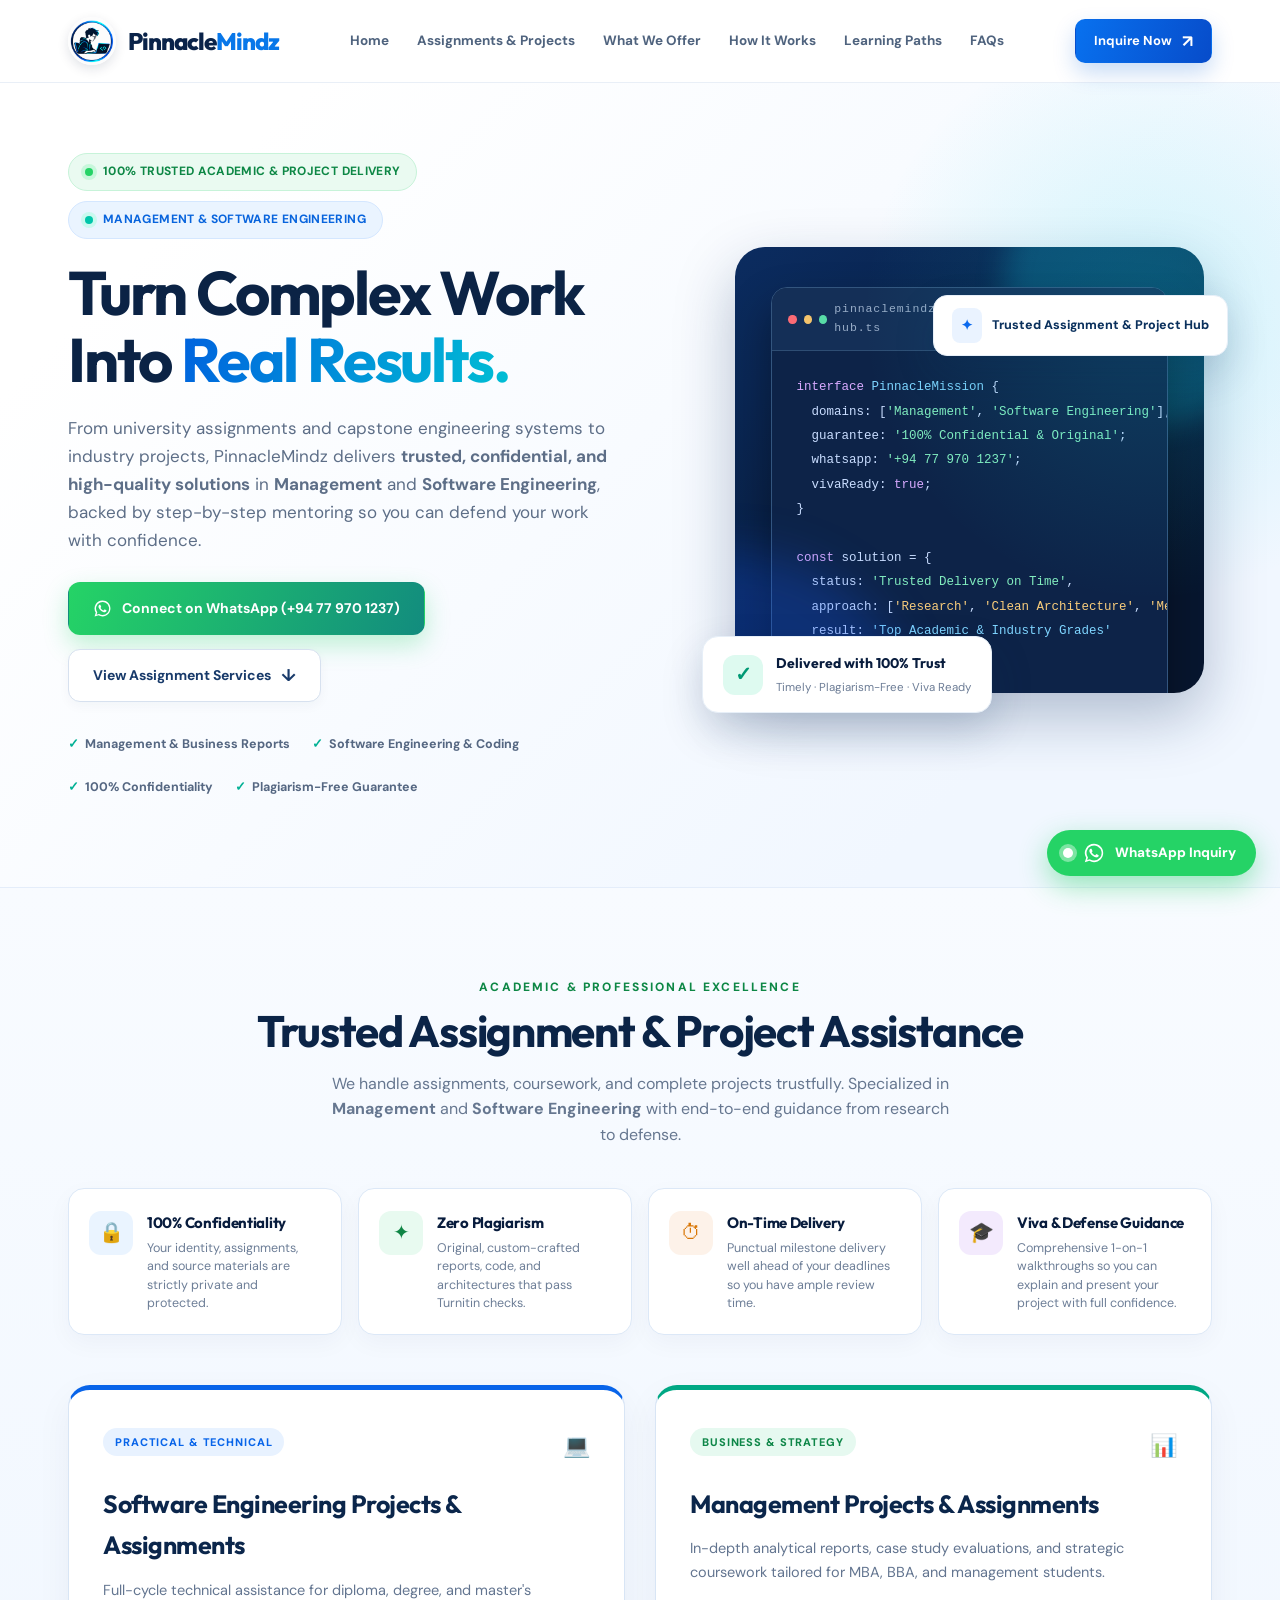
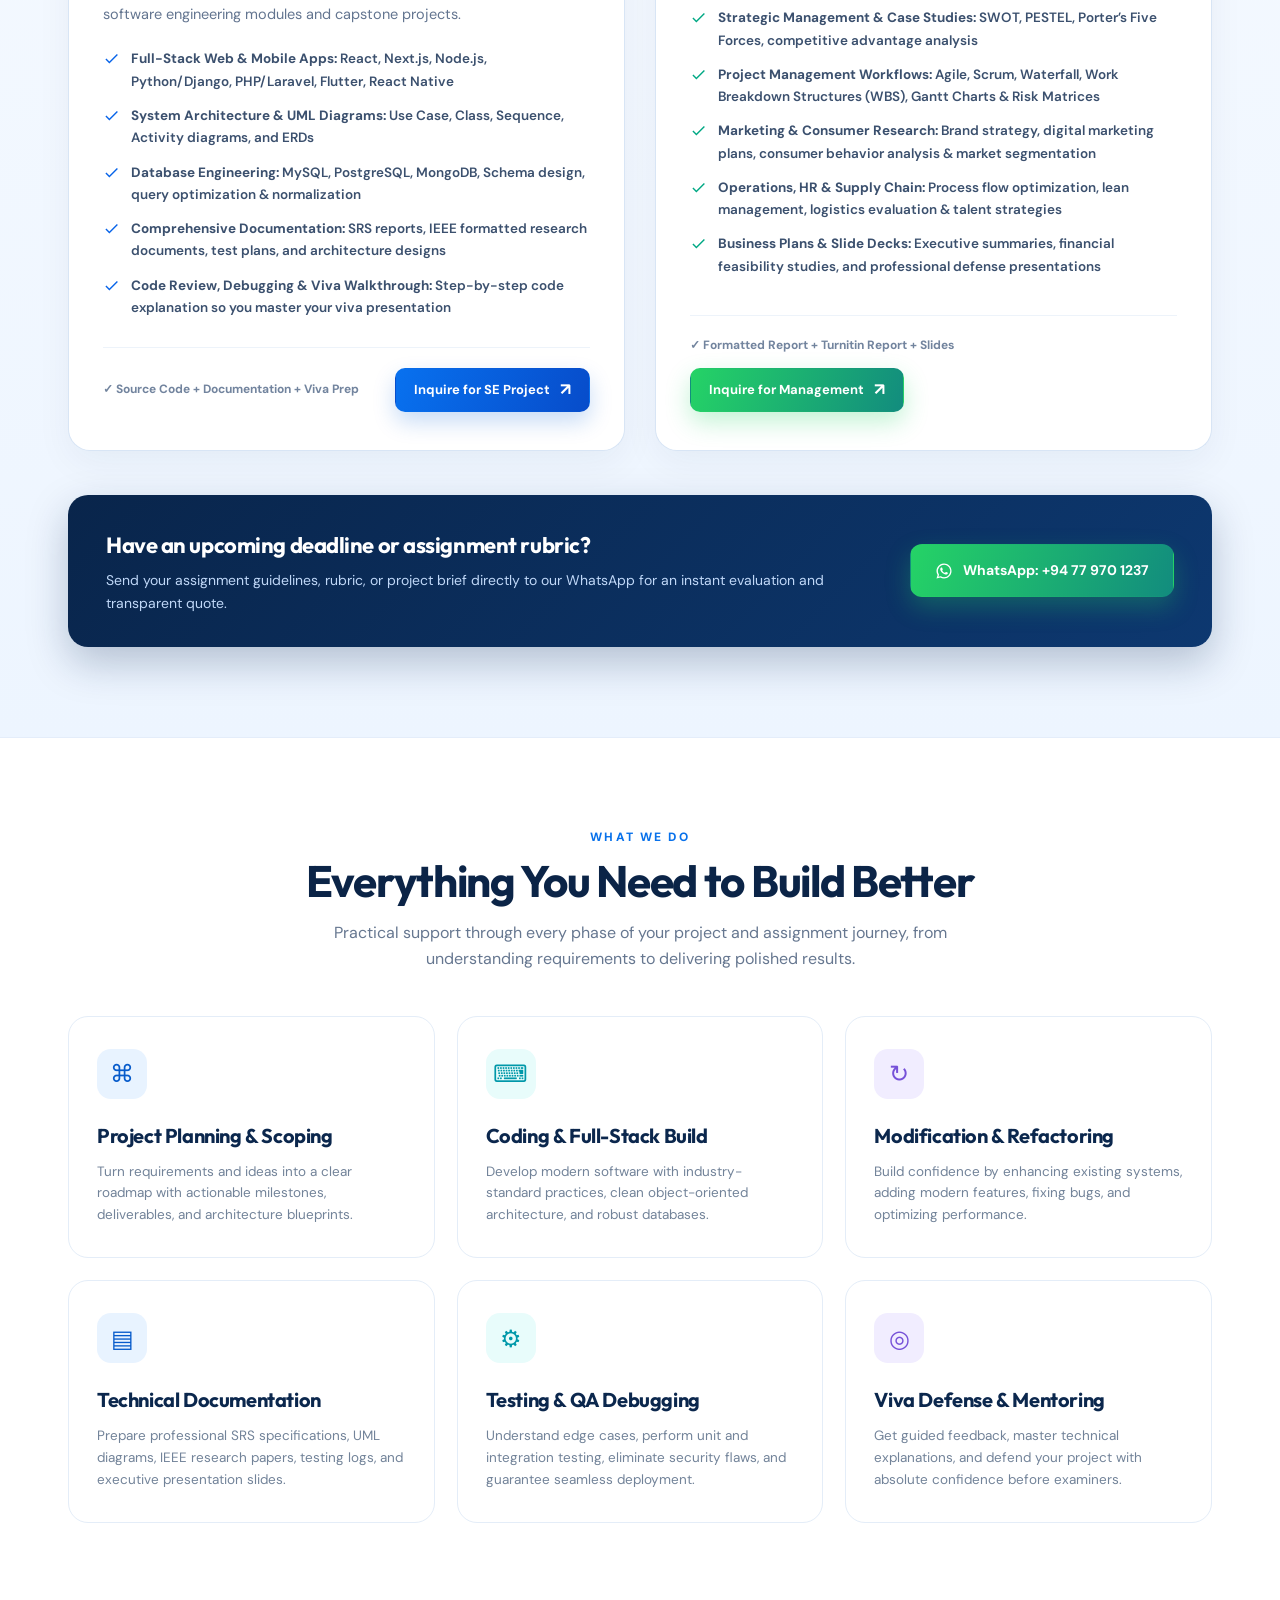
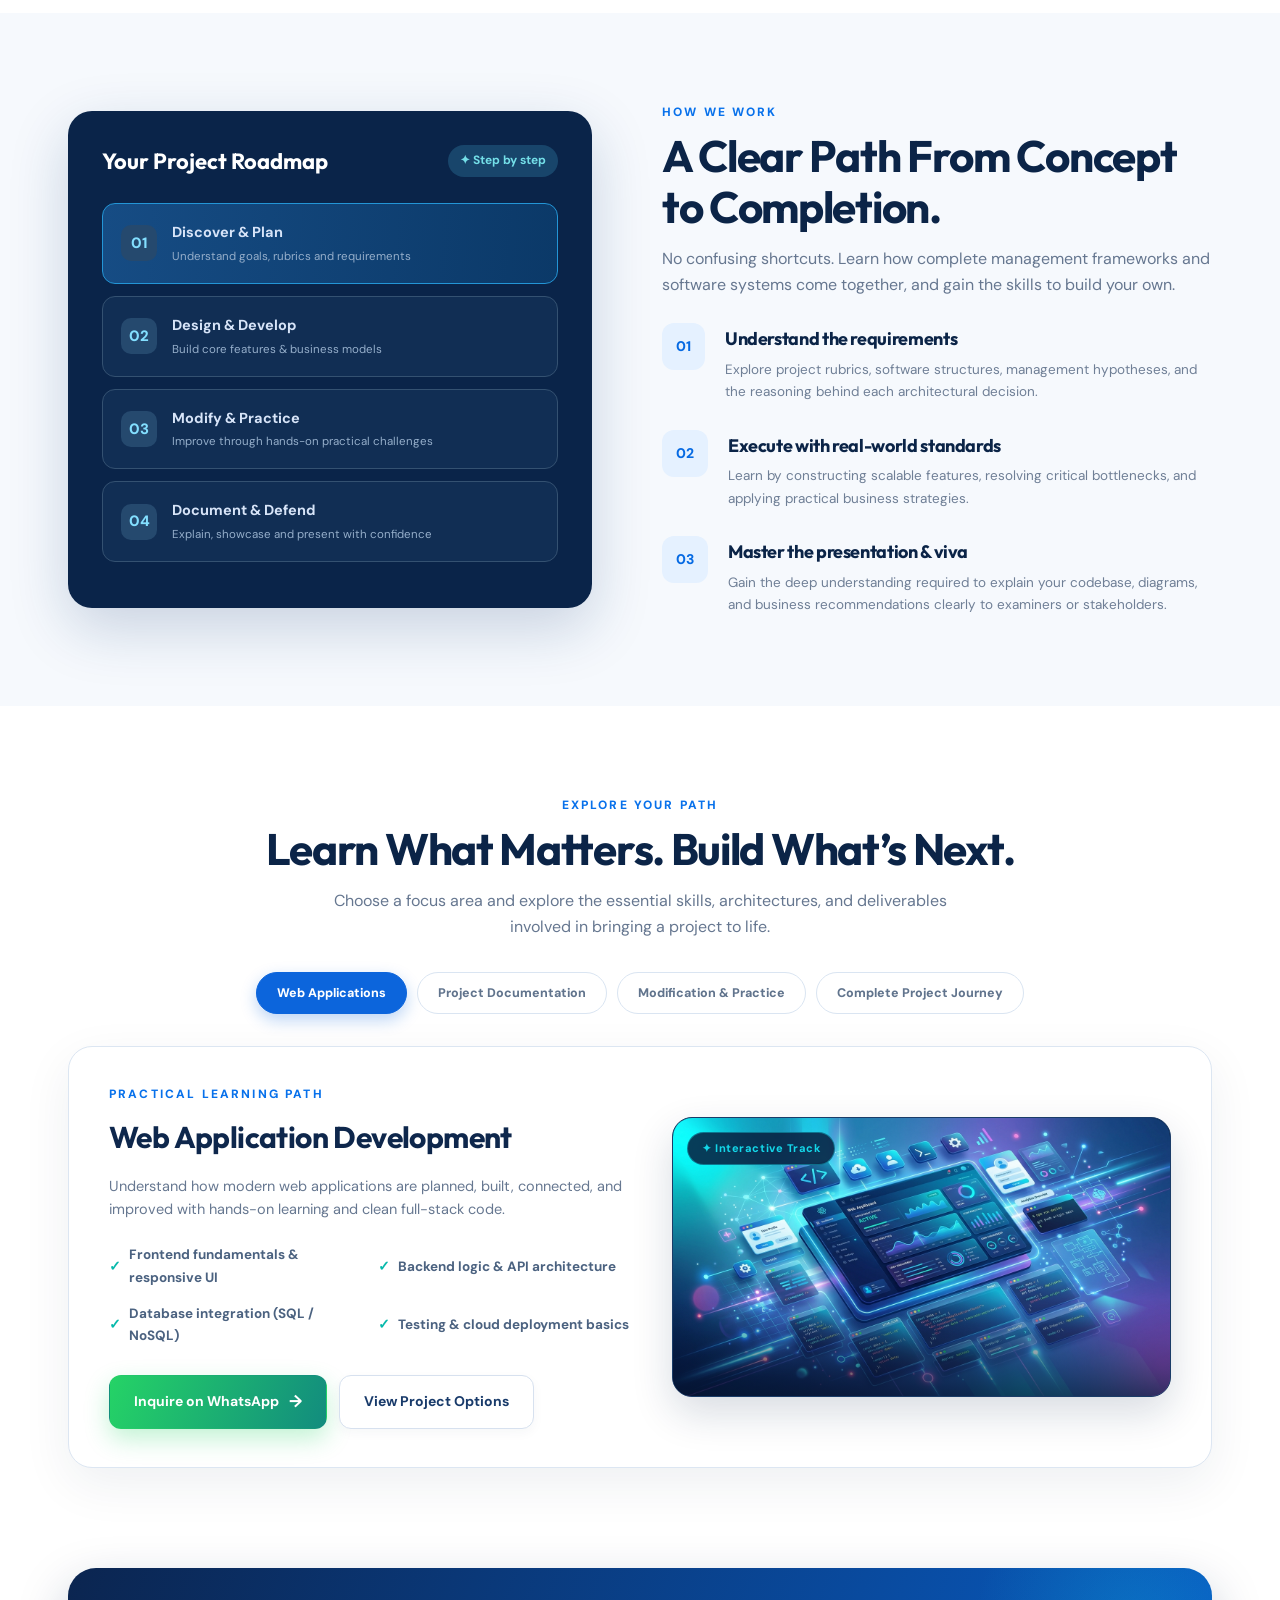
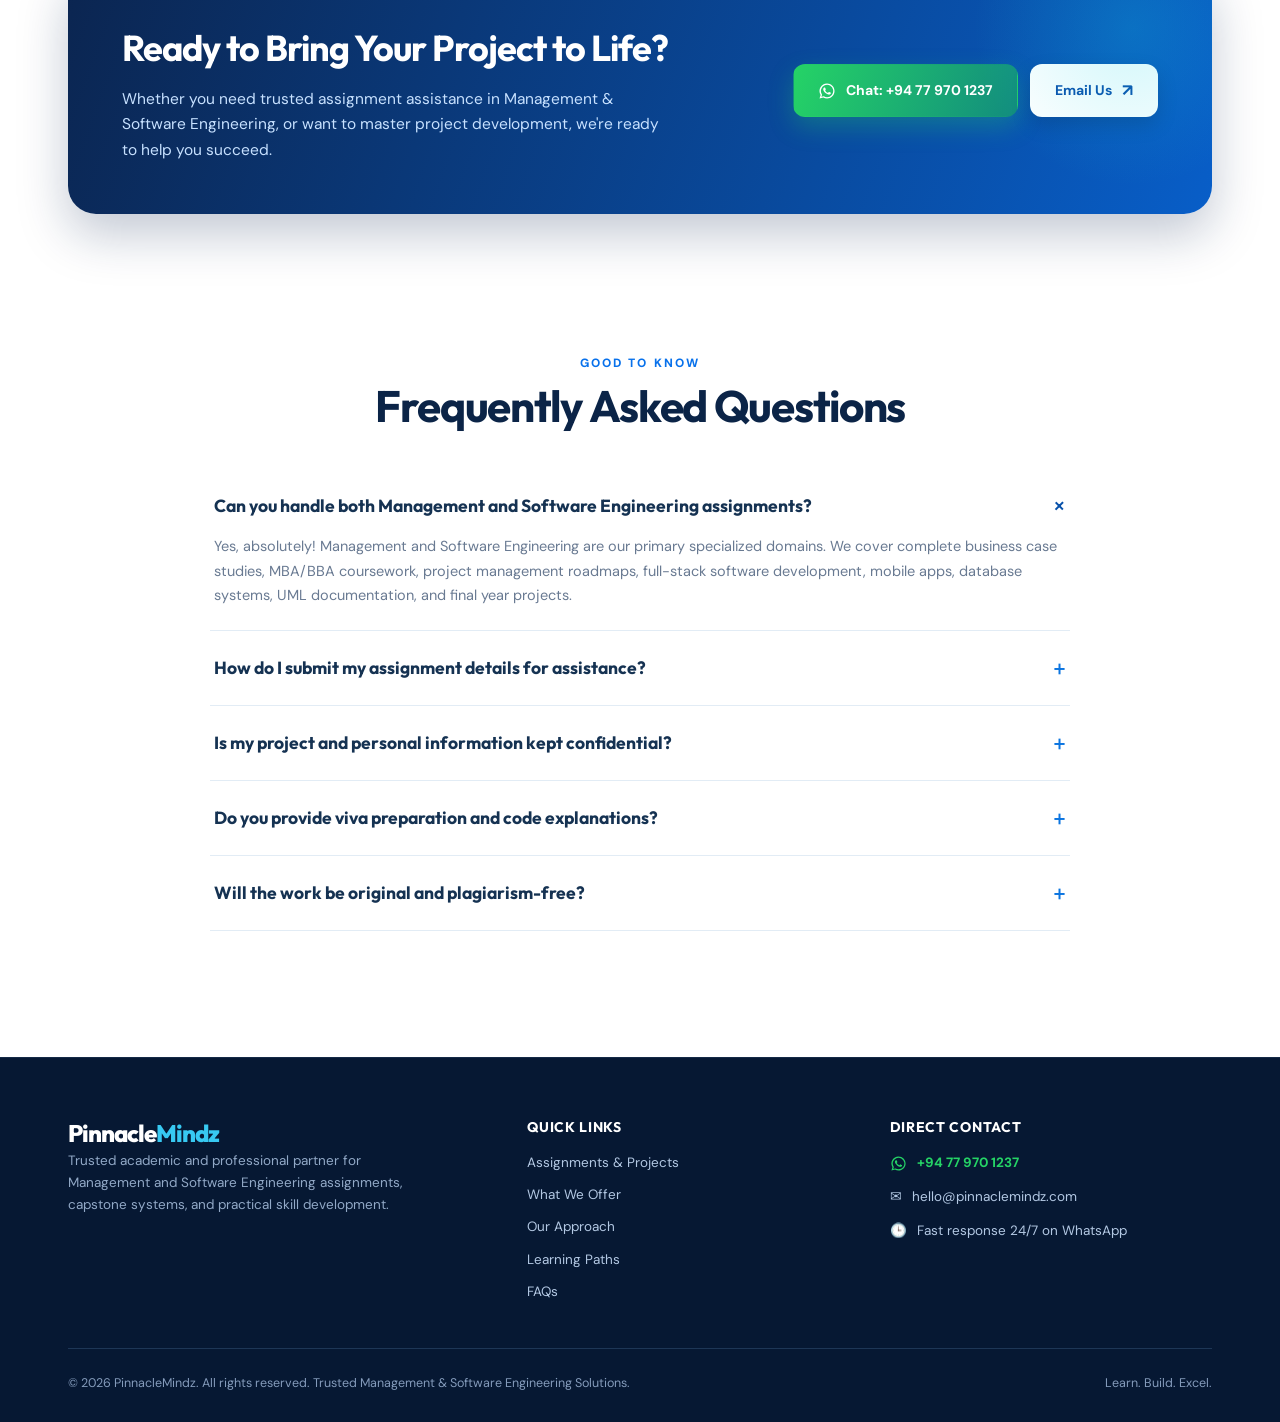
==== commit 4387dfaf: "fix(nav): hide phone number and assignment icon from top navbar" ====
--- a/pinnaclemindz_website_ui.html
+++ b/pinnaclemindz_website_ui.html
@@ -1159,7 +1159,7 @@
 
       <nav class="nav" id="nav">
         <a href="#home">Home</a>
-        <a href="#assignments" class="badge-highlight">✦ Assignments &amp; Projects</a>
+        <a href="#assignments">Assignments &amp; Projects</a>
         <a href="#services">What We Offer</a>
         <a href="#journey">How It Works</a>
         <a href="#pathways">Learning Paths</a>
@@ -1167,11 +1167,6 @@
       </nav>
 
       <div class="header-actions">
-        <!-- Direct WhatsApp Inquire Link -->
-        <a class="wa-header-pill" href="https://wa.me/94779701237?text=Hi%20PinnacleMindz!%20I%20would%20like%20to%20inquire%20about%20Management%20and%20Software%20Engineering%20assignments%20and%20projects." target="_blank" rel="noopener noreferrer">
-          <svg viewBox="0 0 24 24"><path d="M12.031 2a9.97 9.97 0 0 0-8.52 15.176L2 22l4.945-1.472A9.98 9.98 0 0 0 12.03 22c5.518 0 9.999-4.482 10-10C22.03 6.48 17.55 2 12.031 2zm0 18.232a8.214 8.214 0 0 1-4.223-1.168l-.303-.18-2.943.876.883-2.868-.198-.314A8.216 8.216 0 1 1 12.03 20.232zm4.551-6.16c-.249-.125-1.474-.728-1.703-.811-.229-.083-.396-.125-.562.125-.166.249-.645.811-.79 977-.146.166-.292.187-.541.062a6.837 6.837 0 0 1-2.01-1.24 7.55 7.55 0 0 1-1.393-1.737c-.146-.25-.015-.385.11-.51.112-.112.25-.291.374-.437.125-.145.166-.25.25-.416.083-.166.042-.312-.021-.437-.062-.125-.562-1.353-.77-1.853-.203-.487-.41-.42-.562-.428h-.479c-.166 0-.437.062-.666.312-.229.25-.874.854-.874 2.082 0 1.229.895 2.416 1.02 2.583.125.166 1.76 2.688 4.265 3.77.596.257 1.062.41 1.425.525.599.19 1.144.163 1.575.099.48-.072 1.474-.604 1.682-1.187.208-.583.208-1.083.146-1.187-.063-.104-.23-.167-.479-.292z"/></svg>
-          <span>+94 77 970 1237</span>
-        </a>
         <a class="btn top-action btn-sm" href="https://wa.me/94779701237?text=Hi%20PinnacleMindz!%20I%20would%20like%20to%20inquire%20about%20your%20services." target="_blank" rel="noopener noreferrer">
           Inquire Now <span class="arrow">↗</span>
         </a>
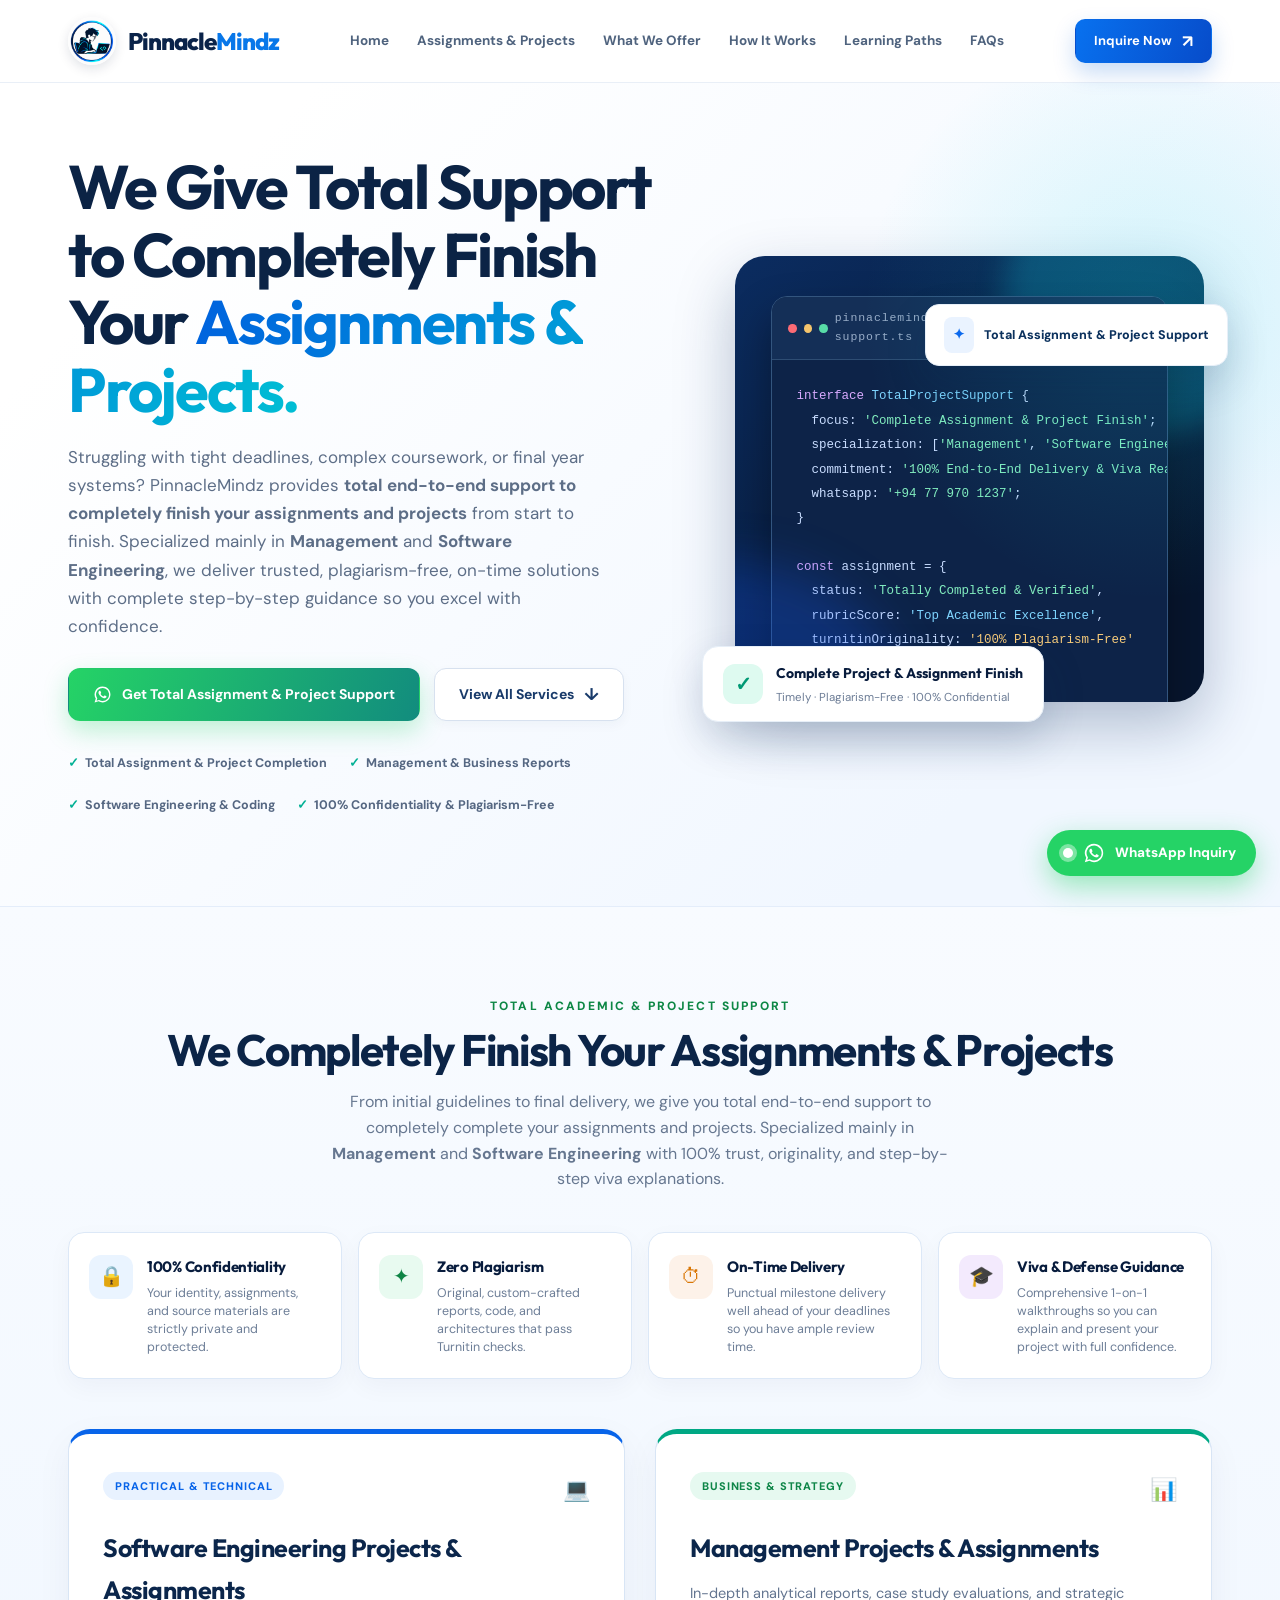
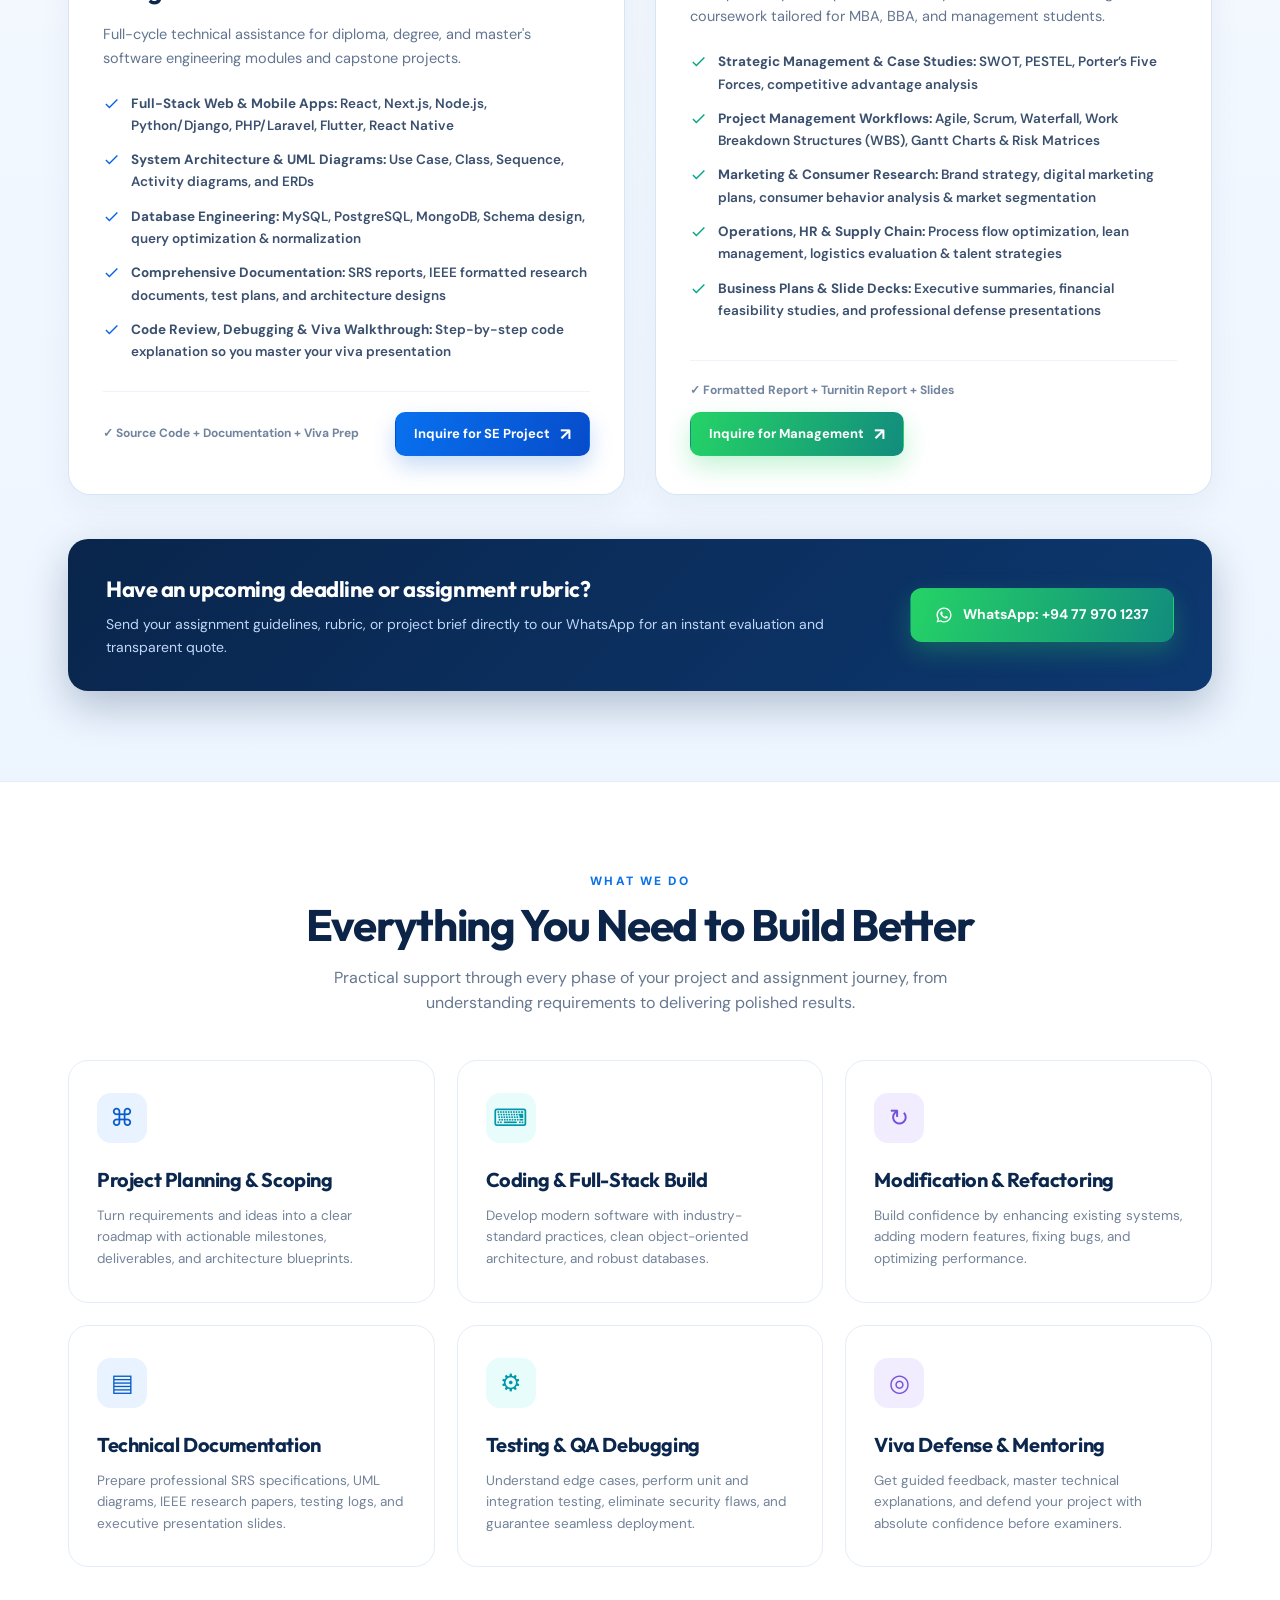
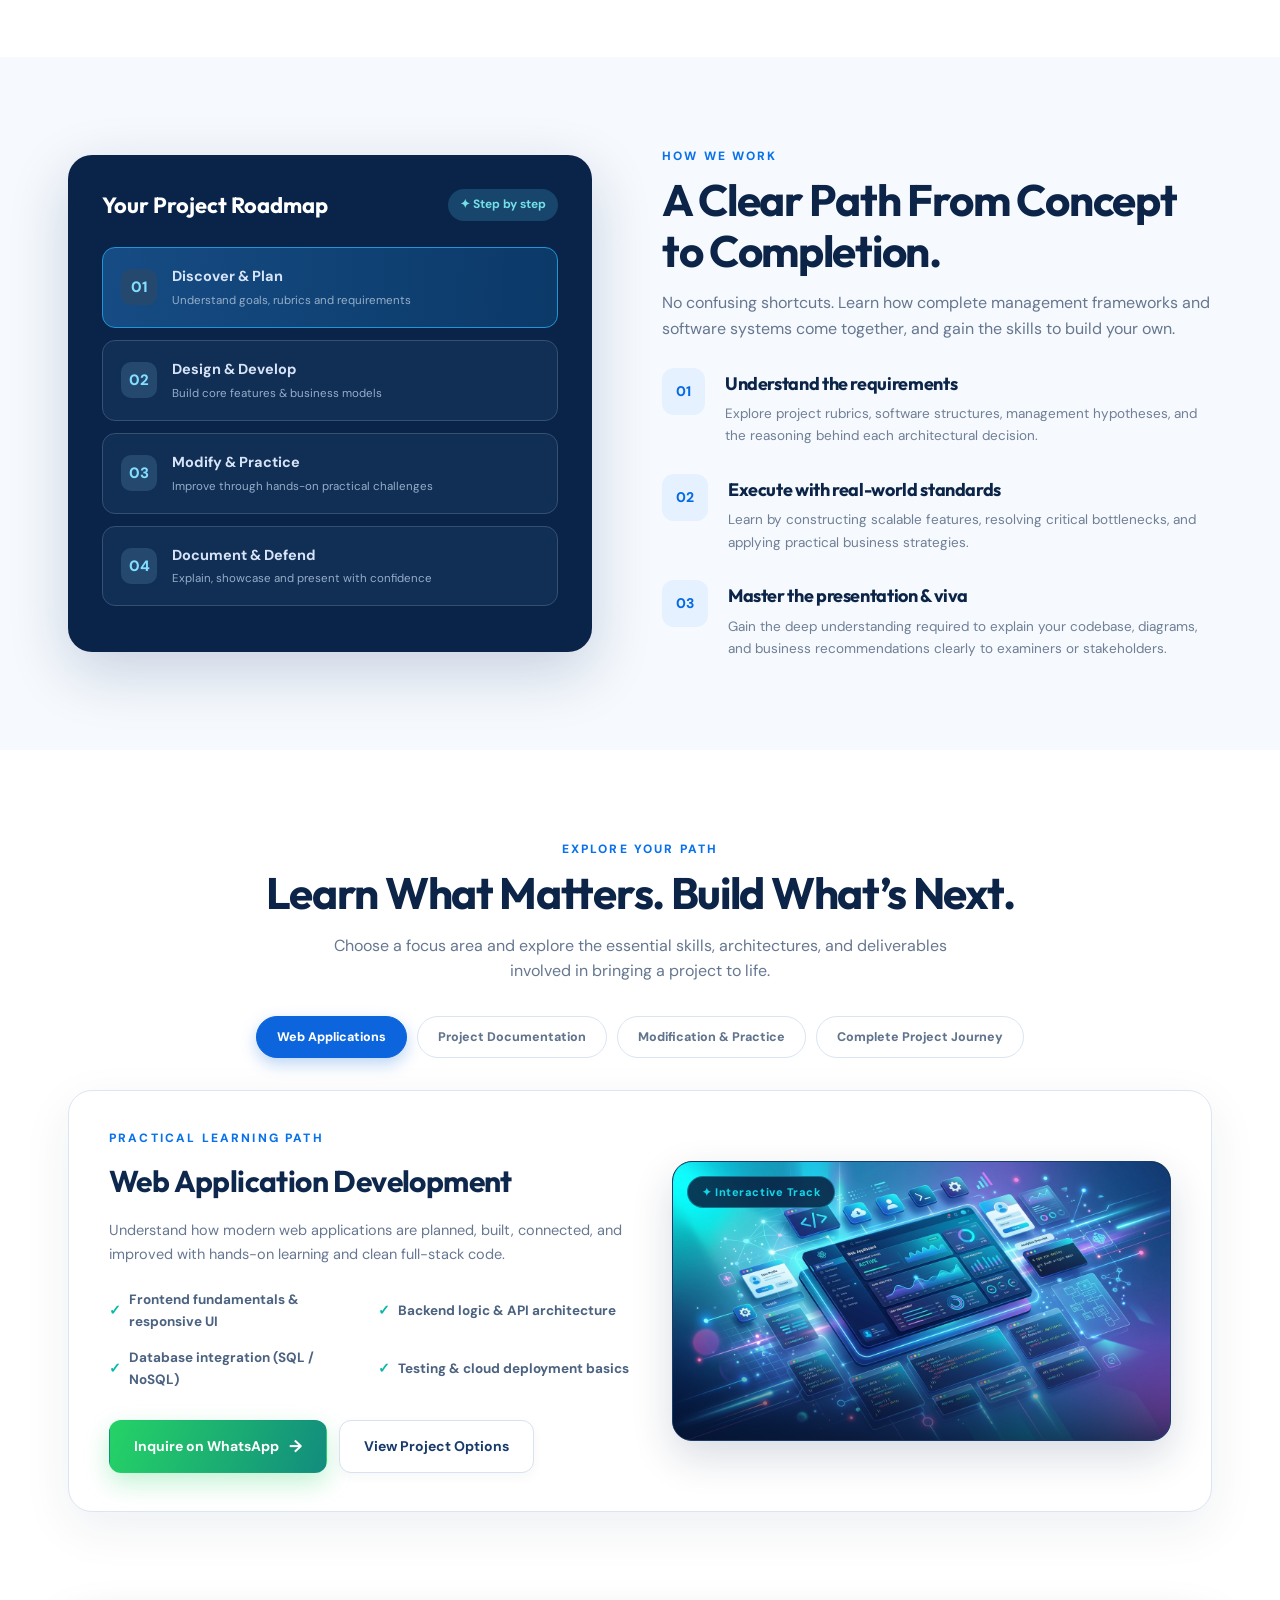
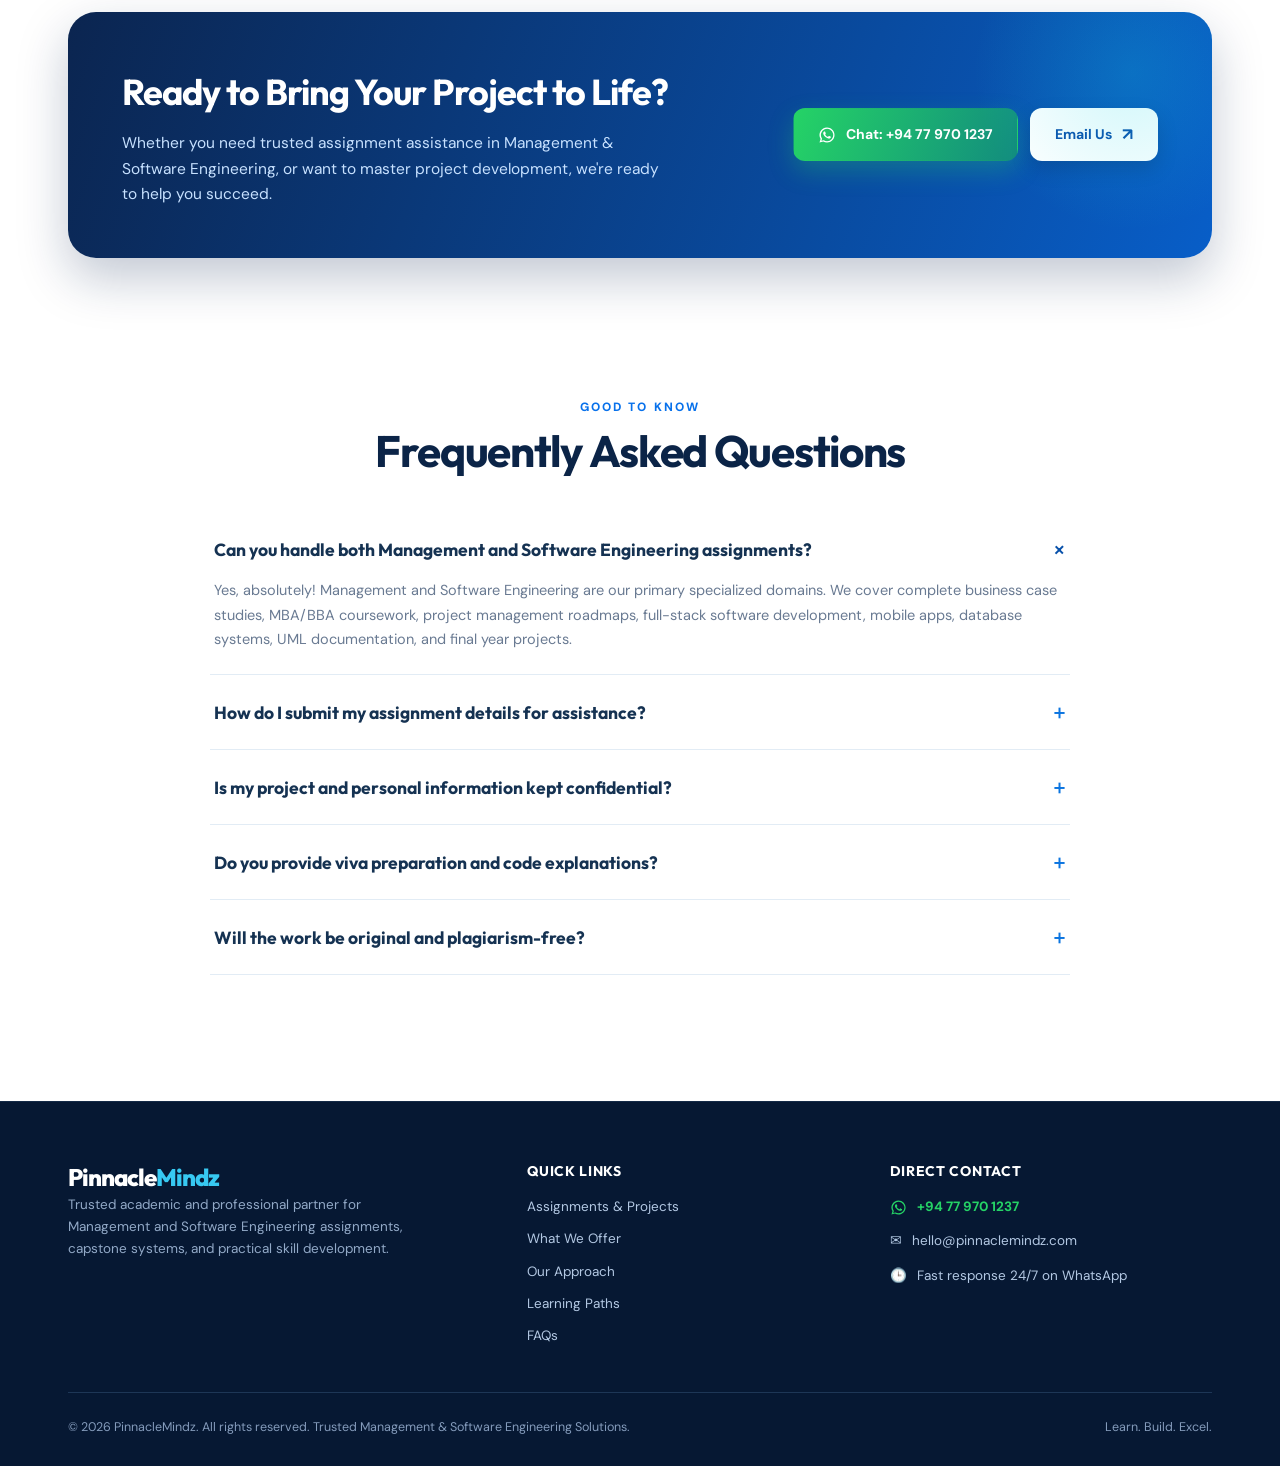
==== commit 5864e68a: "feat: hide hero pills and focus copy on total assignment and project completion support" ====
--- a/pinnaclemindz_website_ui.html
+++ b/pinnaclemindz_website_ui.html
@@ -1180,32 +1180,27 @@
     <section class="hero" id="home">
       <div class="container hero-grid">
         <div>
-          <div class="hero-badge-row">
-            <span class="pill pill-green"><span class="dot dot-green"></span> 100% TRUSTED ACADEMIC &amp; PROJECT DELIVERY</span>
-            <span class="pill"><span class="dot"></span> MANAGEMENT &amp; SOFTWARE ENGINEERING</span>
-          </div>
-
-          <h1>Turn Complex Work Into <span>Real Results.</span></h1>
+          <h1>We Give Total Support to Completely Finish Your <span>Assignments &amp; Projects.</span></h1>
           <p class="hero-copy">
-            From university assignments and capstone engineering systems to industry projects, PinnacleMindz delivers <strong>trusted, confidential, and high-quality solutions</strong> in <strong>Management</strong> and <strong>Software Engineering</strong>, backed by step-by-step mentoring so you can defend your work with confidence.
+            Struggling with tight deadlines, complex coursework, or final year systems? PinnacleMindz provides <strong>total end-to-end support to completely finish your assignments and projects</strong> from start to finish. Specialized mainly in <strong>Management</strong> and <strong>Software Engineering</strong>, we deliver trusted, plagiarism-free, on-time solutions with complete step-by-step guidance so you excel with confidence.
           </p>
 
           <div class="hero-buttons">
             <!-- Direct WhatsApp Primary CTA -->
-            <a href="https://wa.me/94779701237?text=Hi%20PinnacleMindz!%20I%20would%20like%20to%20inquire%20about%20Management%20and%20Software%20Engineering%20assignments%20and%20projects." class="btn btn-whatsapp" target="_blank" rel="noopener noreferrer">
+            <a href="https://wa.me/94779701237?text=Hi%20PinnacleMindz!%20I%20need%20total%20support%20to%20completely%20finish%20my%20assignment/project." class="btn btn-whatsapp" target="_blank" rel="noopener noreferrer">
               <svg style="width:19px;height:19px;fill:currentColor" viewBox="0 0 24 24"><path d="M12.031 2a9.97 9.97 0 0 0-8.52 15.176L2 22l4.945-1.472A9.98 9.98 0 0 0 12.03 22c5.518 0 9.999-4.482 10-10C22.03 6.48 17.55 2 12.031 2zm0 18.232a8.214 8.214 0 0 1-4.223-1.168l-.303-.18-2.943.876.883-2.868-.198-.314A8.216 8.216 0 1 1 12.03 20.232zm4.551-6.16c-.249-.125-1.474-.728-1.703-.811-.229-.083-.396-.125-.562.125-.166.249-.645.811-.79.977-.146.166-.292.187-.541.062a6.837 6.837 0 0 1-2.01-1.24 7.55 7.55 0 0 1-1.393-1.737c-.146-.25-.015-.385.11-.51.112-.112.25-.291.374-.437.125-.145.166-.25.25-.416.083-.166.042-.312-.021-.437-.062-.125-.562-1.353-.77-1.853-.203-.487-.41-.42-.562-.428h-.479c-.166 0-.437.062-.666.312-.229.25-.874.854-.874 2.082 0 1.229.895 2.416 1.02 2.583.125.166 1.76 2.688 4.265 3.77.596.257 1.062.41 1.425.525.599.19 1.144.163 1.575.099.48-.072 1.474-.604 1.682-1.187.208-.583.208-1.083.146-1.187-.063-.104-.23-.167-.479-.292z"/></svg>
-              <span>Connect on WhatsApp (+94 77 970 1237)</span>
+              <span>Get Total Assignment &amp; Project Support</span>
             </a>
             <a href="#assignments" class="btn outline">
-              View Assignment Services <span class="arrow">↓</span>
+              View All Services <span class="arrow">↓</span>
             </a>
           </div>
 
           <div class="hero-notes">
+            <span>Total Assignment &amp; Project Completion</span>
             <span>Management &amp; Business Reports</span>
             <span>Software Engineering &amp; Coding</span>
-            <span>100% Confidentiality</span>
-            <span>Plagiarism-Free Guarantee</span>
+            <span>100% Confidentiality &amp; Plagiarism-Free</span>
           </div>
         </div>
 
@@ -1214,34 +1209,34 @@
             <div class="window">
               <div class="window-head">
                 <i></i><i></i><i></i>
-                <span class="filename">pinnaclemindz / assignments &amp; project-hub.ts</span>
+                <span class="filename">pinnaclemindz / total-assignment-support.ts</span>
               </div>
-              <div class="code"><span class="purple">interface</span> <span class="blue">PinnacleMission</span> {
-  domains: [<span class="green">'Management'</span>, <span class="green">'Software Engineering'</span>];
-  guarantee: <span class="green">'100% Confidential &amp; Original'</span>;
+              <div class="code"><span class="purple">interface</span> <span class="blue">TotalProjectSupport</span> {
+  focus: <span class="green">'Complete Assignment &amp; Project Finish'</span>;
+  specialization: [<span class="green">'Management'</span>, <span class="green">'Software Engineering'</span>];
+  commitment: <span class="green">'100% End-to-End Delivery &amp; Viva Ready'</span>;
   whatsapp: <span class="green">'+94 77 970 1237'</span>;
-  vivaReady: <span class="purple">true</span>;
 }
 
-<span class="purple">const</span> solution = {
-  status: <span class="green">'Trusted Delivery on Time'</span>,
-  approach: [<span class="yellow">'Research'</span>, <span class="yellow">'Clean Architecture'</span>, <span class="yellow">'Mentorship'</span>],
-  result: <span class="blue">'Top Academic &amp; Industry Grades'</span>
+<span class="purple">const</span> assignment = {
+  status: <span class="green">'Totally Completed &amp; Verified'</span>,
+  rubricScore: <span class="blue">'Top Academic Excellence'</span>,
+  turnitinOriginality: <span class="yellow">'100% Plagiarism-Free'</span>
 };
 
-<span class="purple">function</span> <span class="blue">deliverWithTrust</span>() {
-  <span class="purple">return</span> <span class="green">'Excellence in every assignment! 🚀'</span>;
+<span class="purple">function</span> <span class="blue">deliverTotalSuccess</span>() {
+  <span class="purple">return</span> <span class="green">'Your assignment is completely finished! 🎓'</span>;
 }</div>
             </div>
           </div>
           <div class="lesson-float">
-            <b>✦</b> Trusted Assignment &amp; Project Hub
+            <b>✦</b> Total Assignment &amp; Project Support
           </div>
           <div class="course-float">
             <div class="check-icon">✓</div>
             <div>
-              <strong>Delivered with 100% Trust</strong>
-              <small>Timely · Plagiarism-Free · Viva Ready</small>
+              <strong>Complete Project &amp; Assignment Finish</strong>
+              <small>Timely · Plagiarism-Free · 100% Confidential</small>
             </div>
           </div>
         </div>
@@ -1254,10 +1249,10 @@
     <section class="section assignments-section" id="assignments">
       <div class="container">
         <div class="center">
-          <span class="eyebrow eyebrow-green">ACADEMIC &amp; PROFESSIONAL EXCELLENCE</span>
-          <h2 class="section-title">Trusted Assignment &amp; Project Assistance</h2>
+          <span class="eyebrow eyebrow-green">TOTAL ACADEMIC &amp; PROJECT SUPPORT</span>
+          <h2 class="section-title">We Completely Finish Your Assignments &amp; Projects</h2>
           <p class="section-sub">
-            We handle assignments, coursework, and complete projects trustfully. Specialized in <strong>Management</strong> and <strong>Software Engineering</strong> with end-to-end guidance from research to defense.
+            From initial guidelines to final delivery, we give you total end-to-end support to completely complete your assignments and projects. Specialized mainly in <strong>Management</strong> and <strong>Software Engineering</strong> with 100% trust, originality, and step-by-step viva explanations.
           </p>
         </div>
 
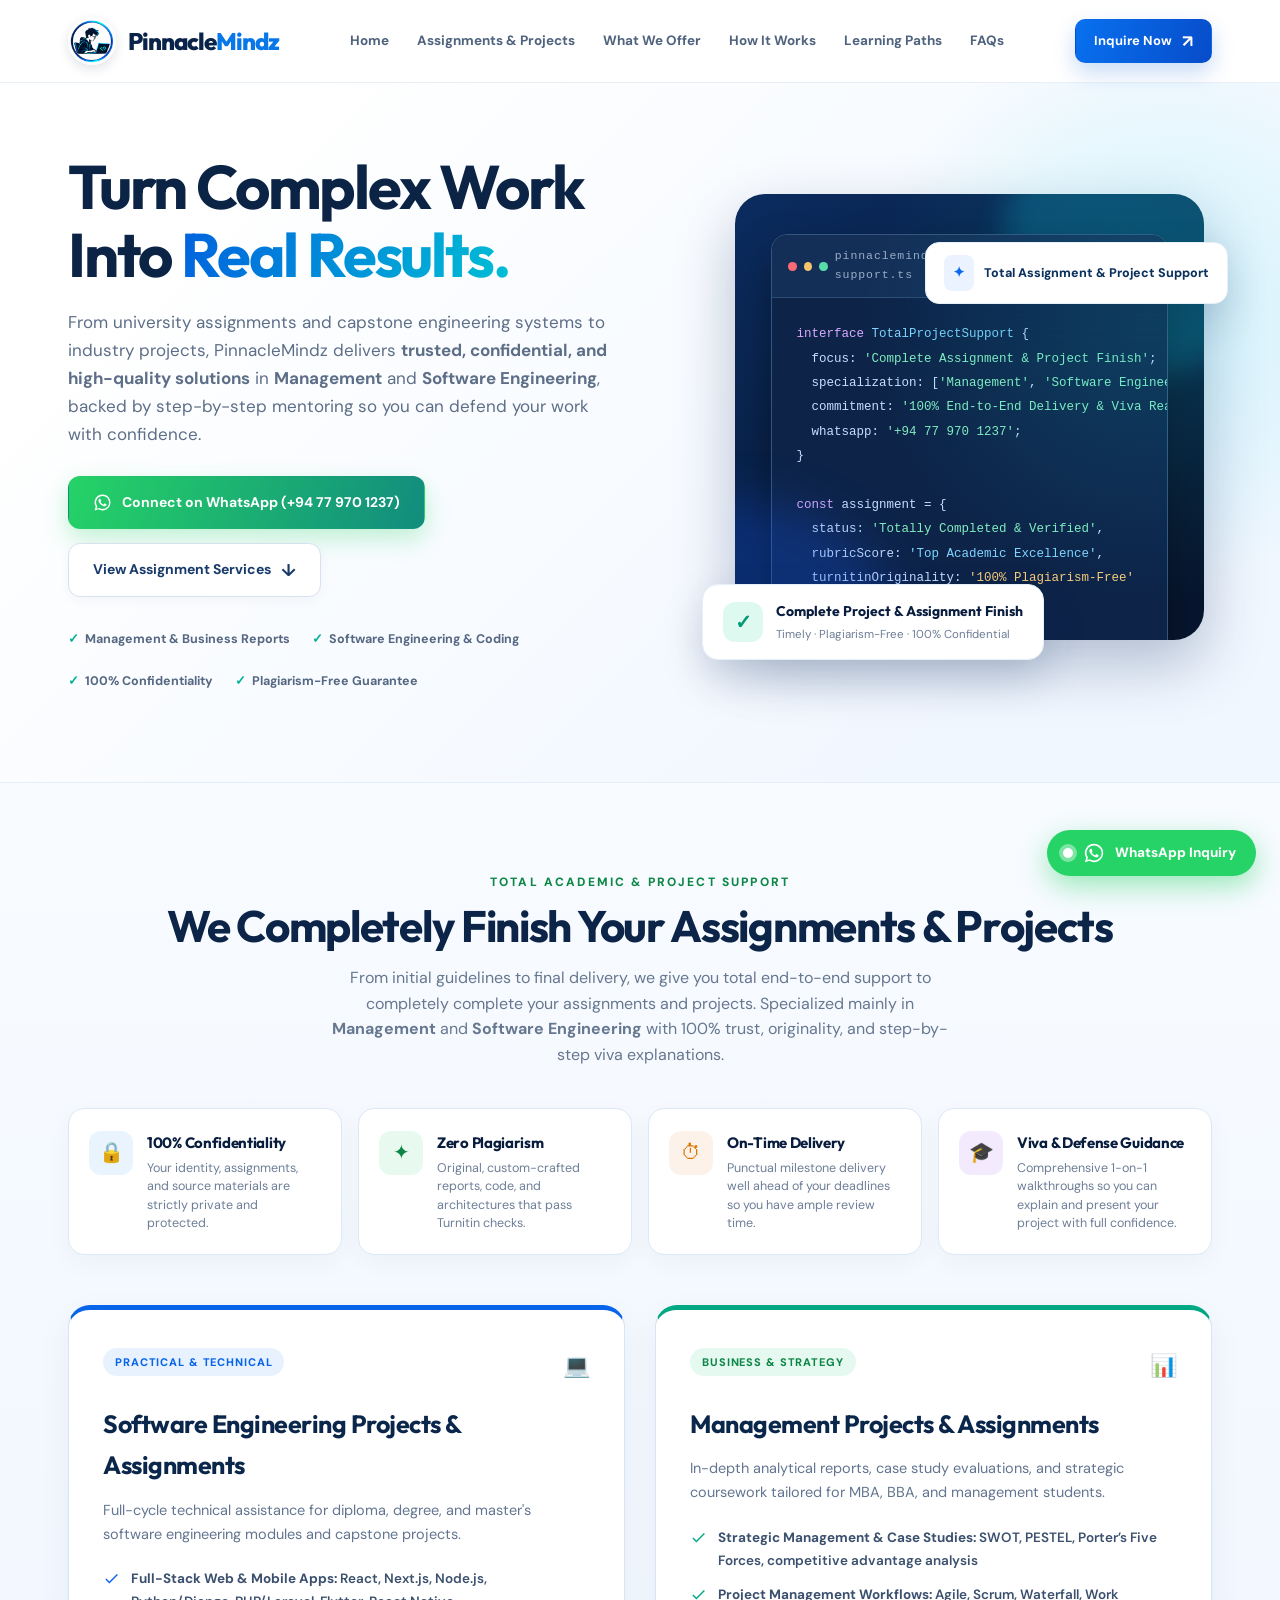
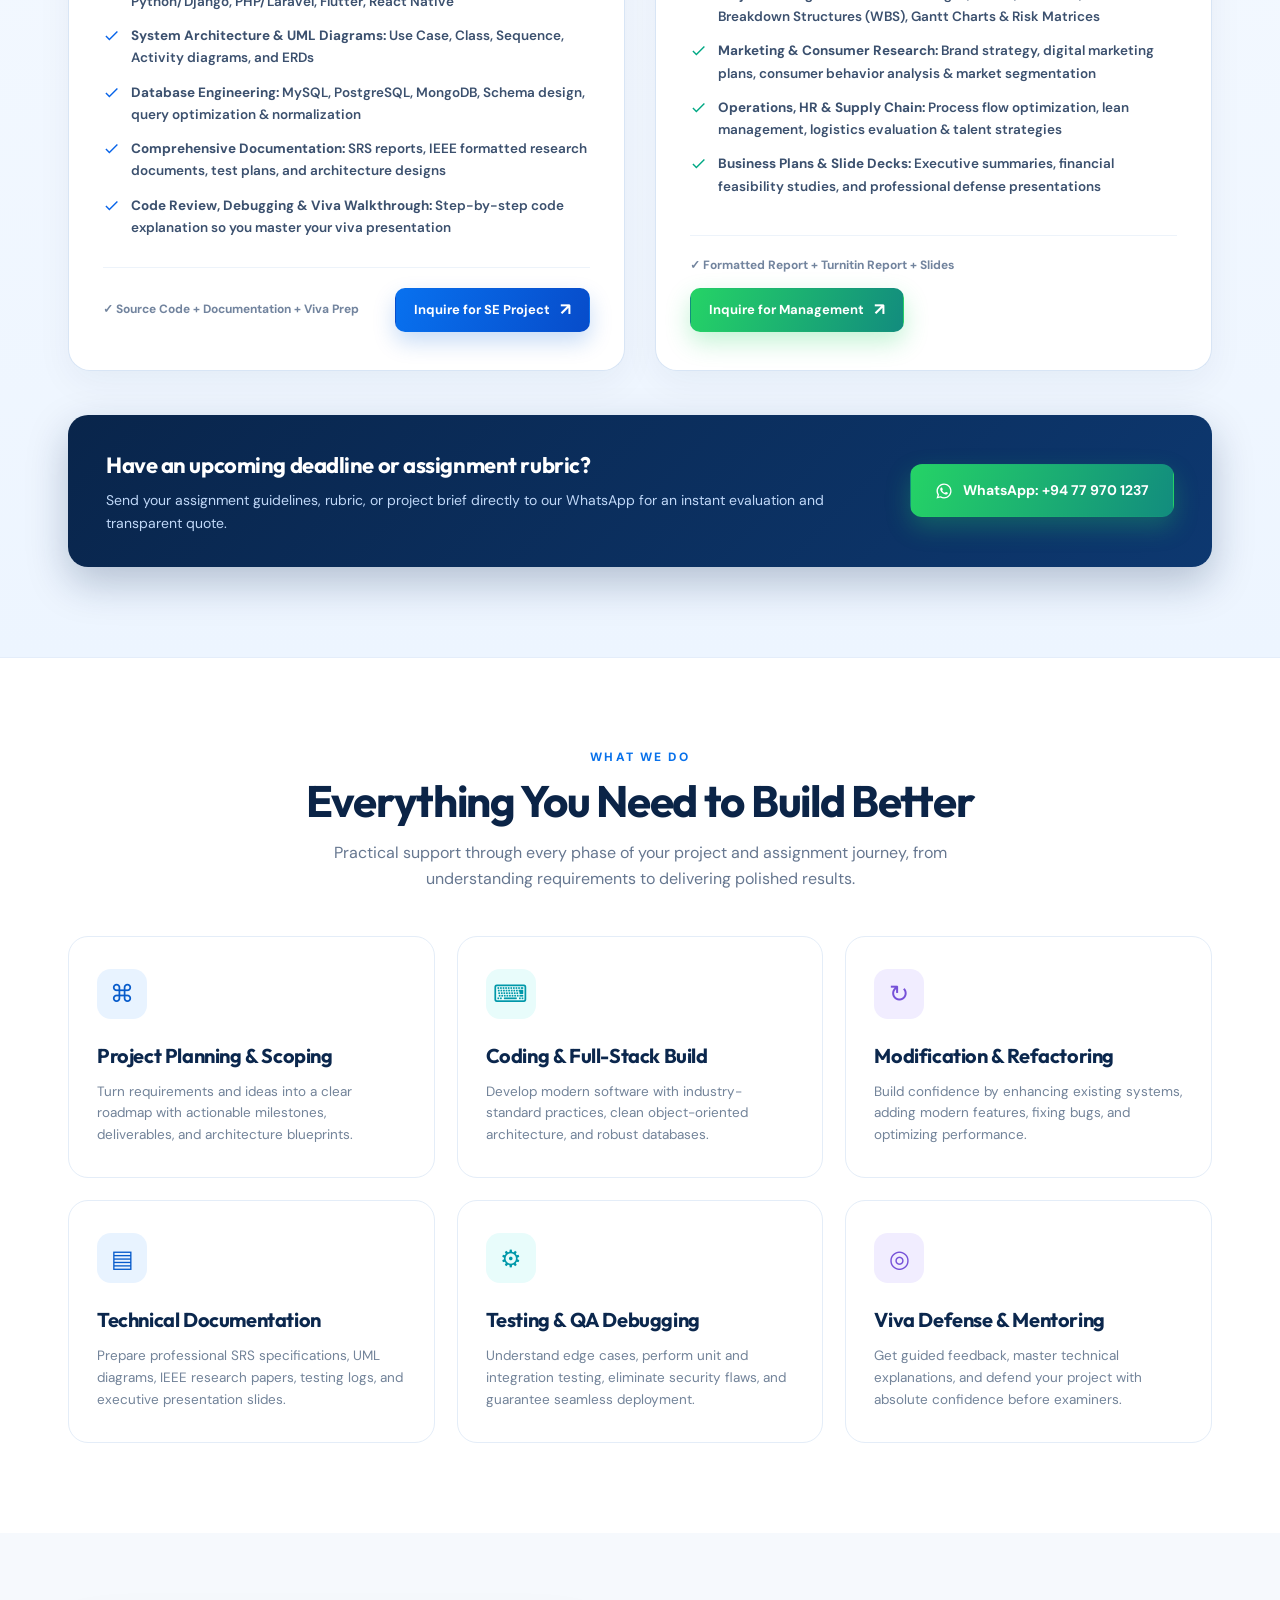
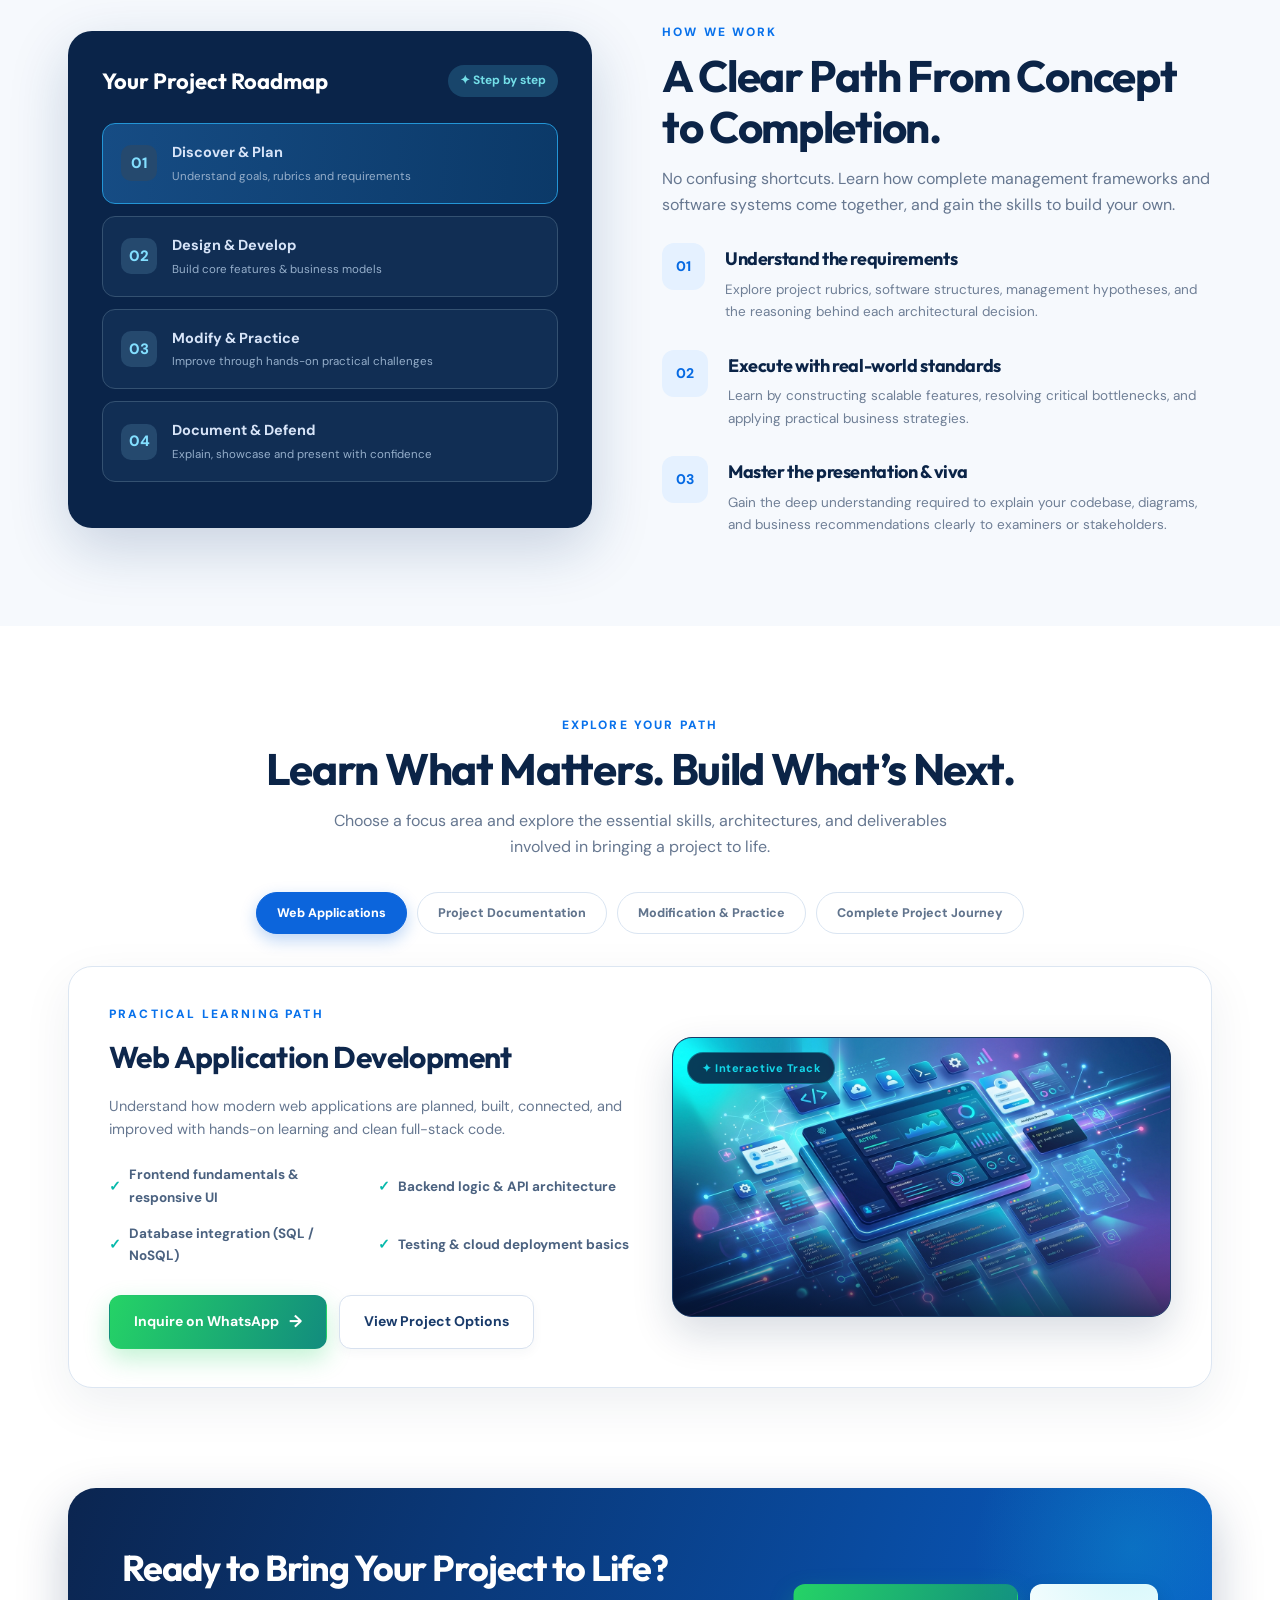
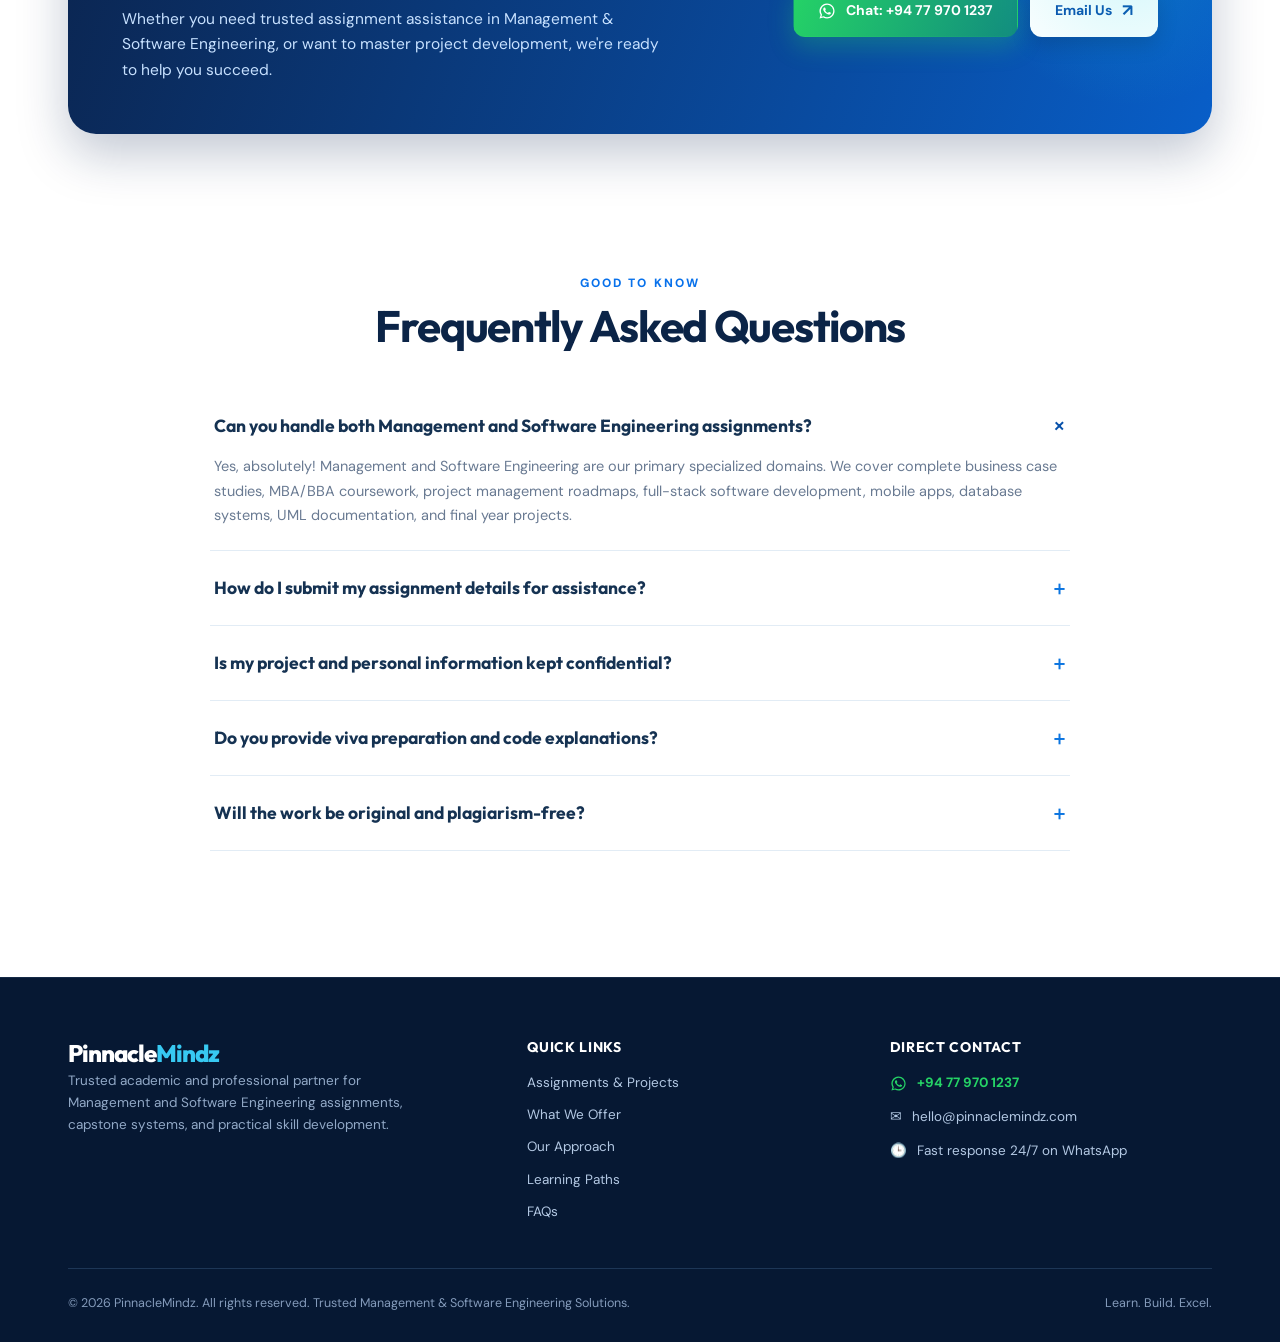
==== commit 9858c34f: "fix: keep original title 'Turn Complex Work Into Real Results.' and exact hero copy" ====
--- a/pinnaclemindz_website_ui.html
+++ b/pinnaclemindz_website_ui.html
@@ -1180,27 +1180,27 @@
     <section class="hero" id="home">
       <div class="container hero-grid">
         <div>
-          <h1>We Give Total Support to Completely Finish Your <span>Assignments &amp; Projects.</span></h1>
+          <h1>Turn Complex Work Into <span>Real Results.</span></h1>
           <p class="hero-copy">
-            Struggling with tight deadlines, complex coursework, or final year systems? PinnacleMindz provides <strong>total end-to-end support to completely finish your assignments and projects</strong> from start to finish. Specialized mainly in <strong>Management</strong> and <strong>Software Engineering</strong>, we deliver trusted, plagiarism-free, on-time solutions with complete step-by-step guidance so you excel with confidence.
+            From university assignments and capstone engineering systems to industry projects, PinnacleMindz delivers <strong>trusted, confidential, and high-quality solutions</strong> in <strong>Management</strong> and <strong>Software Engineering</strong>, backed by step-by-step mentoring so you can defend your work with confidence.
           </p>
 
           <div class="hero-buttons">
             <!-- Direct WhatsApp Primary CTA -->
-            <a href="https://wa.me/94779701237?text=Hi%20PinnacleMindz!%20I%20need%20total%20support%20to%20completely%20finish%20my%20assignment/project." class="btn btn-whatsapp" target="_blank" rel="noopener noreferrer">
+            <a href="https://wa.me/94779701237?text=Hi%20PinnacleMindz!%20I%20would%20like%20to%20inquire%20about%20Management%20and%20Software%20Engineering%20assignments%20and%20projects." class="btn btn-whatsapp" target="_blank" rel="noopener noreferrer">
               <svg style="width:19px;height:19px;fill:currentColor" viewBox="0 0 24 24"><path d="M12.031 2a9.97 9.97 0 0 0-8.52 15.176L2 22l4.945-1.472A9.98 9.98 0 0 0 12.03 22c5.518 0 9.999-4.482 10-10C22.03 6.48 17.55 2 12.031 2zm0 18.232a8.214 8.214 0 0 1-4.223-1.168l-.303-.18-2.943.876.883-2.868-.198-.314A8.216 8.216 0 1 1 12.03 20.232zm4.551-6.16c-.249-.125-1.474-.728-1.703-.811-.229-.083-.396-.125-.562.125-.166.249-.645.811-.79.977-.146.166-.292.187-.541.062a6.837 6.837 0 0 1-2.01-1.24 7.55 7.55 0 0 1-1.393-1.737c-.146-.25-.015-.385.11-.51.112-.112.25-.291.374-.437.125-.145.166-.25.25-.416.083-.166.042-.312-.021-.437-.062-.125-.562-1.353-.77-1.853-.203-.487-.41-.42-.562-.428h-.479c-.166 0-.437.062-.666.312-.229.25-.874.854-.874 2.082 0 1.229.895 2.416 1.02 2.583.125.166 1.76 2.688 4.265 3.77.596.257 1.062.41 1.425.525.599.19 1.144.163 1.575.099.48-.072 1.474-.604 1.682-1.187.208-.583.208-1.083.146-1.187-.063-.104-.23-.167-.479-.292z"/></svg>
-              <span>Get Total Assignment &amp; Project Support</span>
+              <span>Connect on WhatsApp (+94 77 970 1237)</span>
             </a>
             <a href="#assignments" class="btn outline">
-              View All Services <span class="arrow">↓</span>
+              View Assignment Services <span class="arrow">↓</span>
             </a>
           </div>
 
           <div class="hero-notes">
-            <span>Total Assignment &amp; Project Completion</span>
             <span>Management &amp; Business Reports</span>
             <span>Software Engineering &amp; Coding</span>
-            <span>100% Confidentiality &amp; Plagiarism-Free</span>
+            <span>100% Confidentiality</span>
+            <span>Plagiarism-Free Guarantee</span>
           </div>
         </div>
 
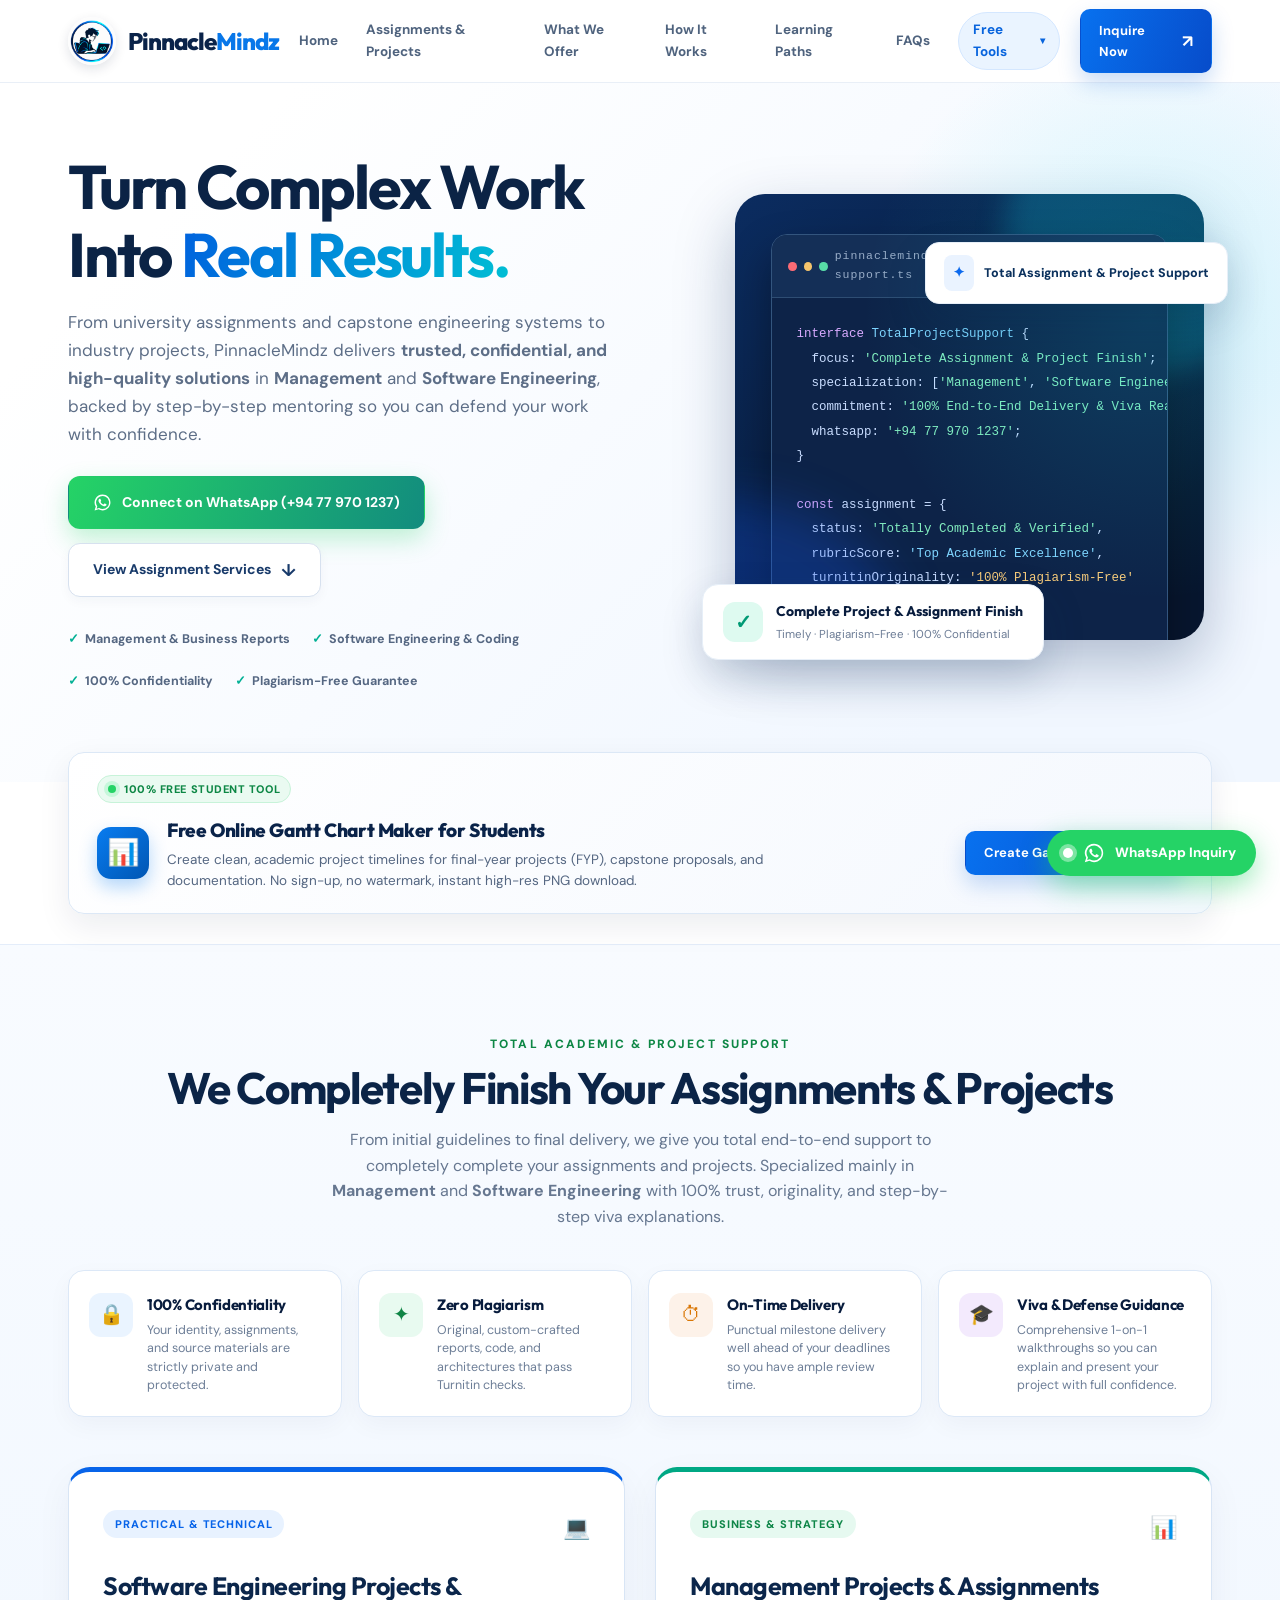
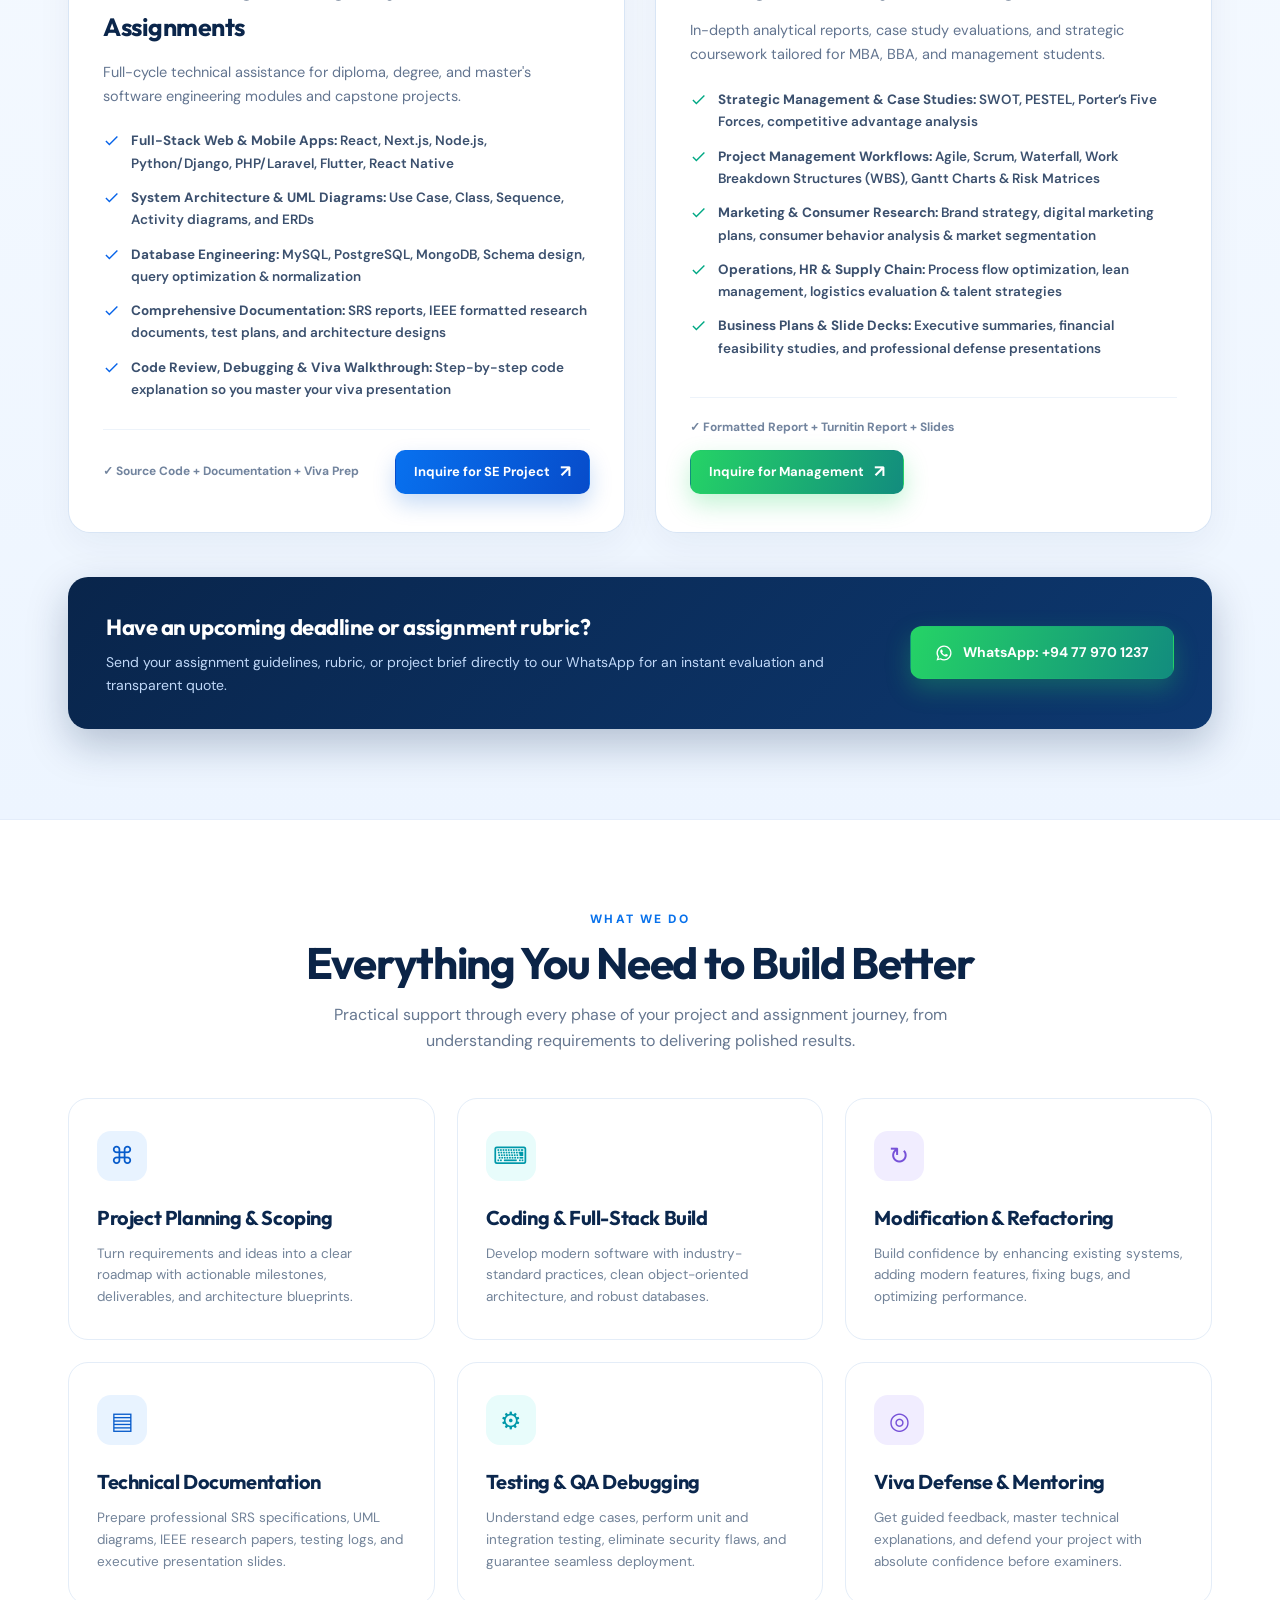
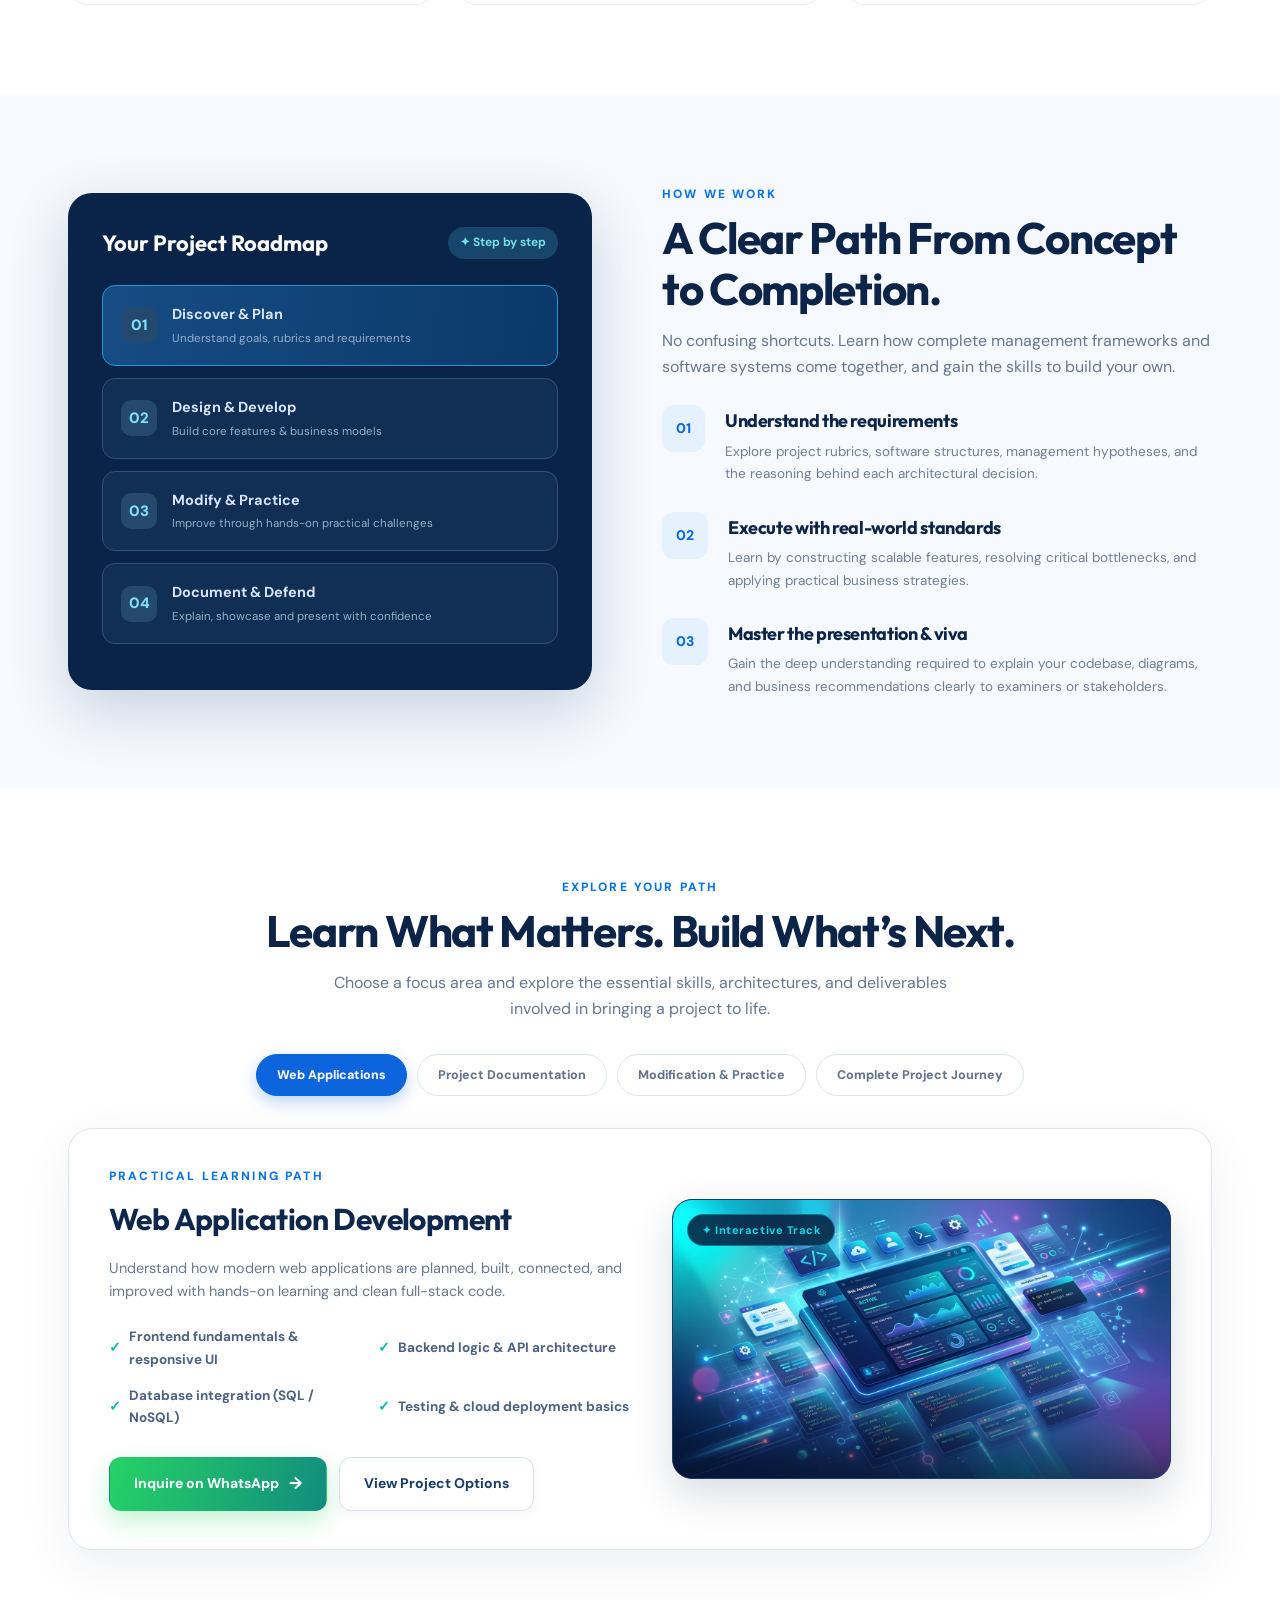
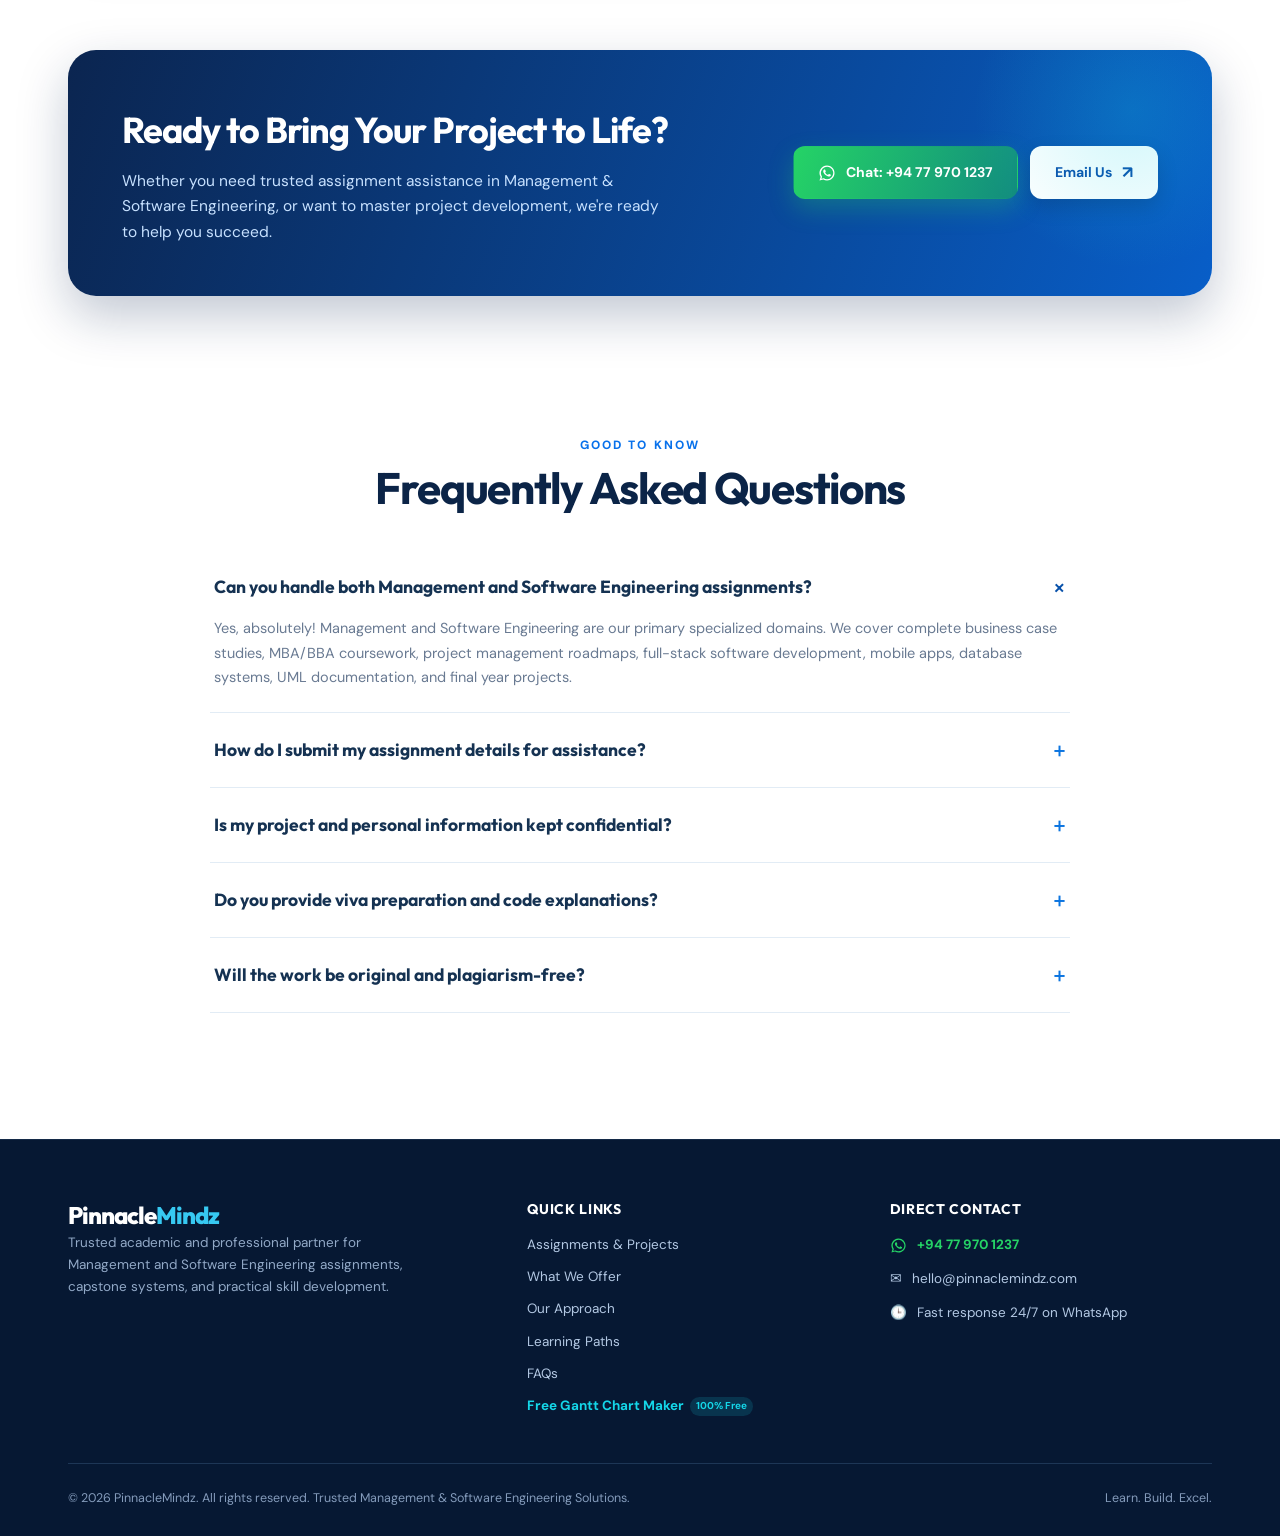
==== commit 6581efbe: "feat: add free online Gantt chart maker for students and update navigation" ====
--- a/pinnaclemindz_website_ui.html
+++ b/pinnaclemindz_website_ui.html
@@ -200,6 +200,175 @@
       display: inline-flex;
       align-items: center;
       gap: 6px;
+    }
+    .nav-dropdown {
+      position: relative;
+      display: inline-flex;
+      align-items: center;
+    }
+    .nav-drop-btn {
+      display: inline-flex;
+      align-items: center;
+      gap: 5px;
+      color: #0864dd !important;
+      background: #eaf4ff;
+      padding: 6px 14px !important;
+      border-radius: 99px;
+      border: 1px solid #d4e7ff;
+      font-weight: 700;
+      transition: all 0.2s ease;
+    }
+    .nav-drop-btn:hover {
+      background: #d8ebff;
+      border-color: #b9d8ff;
+      color: #0050bd !important;
+    }
+    .nav-drop-menu {
+      display: none;
+      position: absolute;
+      top: calc(100% + 10px);
+      left: 50%;
+      transform: translateX(-50%);
+      min-width: 270px;
+      background: #ffffff;
+      border: 1px solid #dbe6f5;
+      border-radius: 14px;
+      padding: 8px;
+      box-shadow: 0 14px 34px rgba(8, 28, 61, 0.12);
+      z-index: 250;
+    }
+    .nav-dropdown:hover .nav-drop-menu,
+    .nav-dropdown:focus-within .nav-drop-menu {
+      display: block;
+    }
+    .nav-drop-item {
+      display: flex;
+      align-items: center;
+      gap: 12px;
+      padding: 10px 12px;
+      border-radius: 10px;
+      transition: background 0.15s ease;
+    }
+    .nav-drop-item:hover {
+      background: #f1f7fe;
+    }
+    .nav-drop-icon {
+      width: 34px;
+      height: 34px;
+      border-radius: 8px;
+      background: #eaf4ff;
+      color: #0864dd;
+      display: flex;
+      align-items: center;
+      justify-content: center;
+      font-size: 16px;
+      flex-shrink: 0;
+    }
+    .nav-drop-title {
+      font-size: 13.5px;
+      font-weight: 700;
+      color: #0a2349;
+      line-height: 1.3;
+    }
+    .nav-drop-sub {
+      font-size: 11.5px;
+      color: #6d7b91;
+      font-weight: 500;
+      line-height: 1.3;
+    }
+    .promo-card {
+      background: linear-gradient(135deg, #ffffff 0%, #f4f8fe 100%);
+      border: 1px solid #dce8f6;
+      border-radius: 16px;
+      padding: 22px 28px;
+      box-shadow: 0 12px 32px rgba(8, 28, 61, 0.08);
+      position: relative;
+    }
+    .promo-badge-tag {
+      display: inline-flex;
+      align-items: center;
+      gap: 8px;
+      background: #eafaf1;
+      border: 1px solid #c7f3d9;
+      color: #0d8745;
+      font-size: 11px;
+      font-weight: 800;
+      letter-spacing: .05em;
+      padding: 4px 10px;
+      border-radius: 99px;
+      margin-bottom: 12px;
+    }
+    .promo-inner {
+      display: flex;
+      align-items: center;
+      justify-content: space-between;
+      gap: 24px;
+    }
+    .promo-left {
+      display: flex;
+      align-items: center;
+      gap: 18px;
+    }
+    .promo-icon-box {
+      width: 52px;
+      height: 52px;
+      border-radius: 14px;
+      background: linear-gradient(135deg, #087cf0, #0056b3);
+      color: white;
+      display: flex;
+      align-items: center;
+      justify-content: center;
+      font-size: 26px;
+      flex-shrink: 0;
+      box-shadow: 0 8px 18px rgba(8, 124, 240, 0.3);
+    }
+    .promo-title {
+      font-size: 19px;
+      font-weight: 800;
+      color: #0a2349;
+      margin: 0 0 4px;
+      font-family: 'Outfit', sans-serif;
+    }
+    .promo-sub {
+      font-size: 13.5px;
+      color: #556782;
+      margin: 0;
+      max-width: 680px;
+      line-height: 1.5;
+    }
+    .promo-cta {
+      flex-shrink: 0;
+    }
+    @media (max-width: 768px) {
+      .nav-dropdown {
+        width: 100%;
+        display: flex;
+        flex-direction: column;
+        align-items: flex-start;
+      }
+      .nav-drop-btn {
+        width: 100%;
+        justify-content: space-between;
+      }
+      .nav-drop-menu {
+        position: static;
+        transform: none;
+        width: 100%;
+        display: block;
+        box-shadow: none;
+        border: 1px solid #eef2f6;
+        margin-top: 6px;
+      }
+      .promo-inner {
+        flex-direction: column;
+        align-items: flex-start;
+      }
+      .promo-cta {
+        width: 100%;
+      }
+      .promo-cta .btn {
+        width: 100%;
+      }
     }
     .header-actions {
       display: flex;
@@ -1164,6 +1333,20 @@
         <a href="#journey">How It Works</a>
         <a href="#pathways">Learning Paths</a>
         <a href="#faq">FAQs</a>
+        <div class="nav-dropdown">
+          <a href="/gantt-chart/" class="nav-drop-btn">
+            Free Tools <span style="font-size:10px;">▾</span>
+          </a>
+          <div class="nav-drop-menu">
+            <a href="/gantt-chart/" class="nav-drop-item">
+              <div class="nav-drop-icon">📊</div>
+              <div>
+                <div class="nav-drop-title">Free Gantt Chart Maker</div>
+                <div class="nav-drop-sub">Project timeline tool for students &amp; reports</div>
+              </div>
+            </a>
+          </div>
+        </div>
       </nav>
 
       <div class="header-actions">
@@ -1242,6 +1425,29 @@
         </div>
       </div>
     </section>
+
+    <!-- Promotional Card: Free Online Gantt Chart Maker for Students -->
+    <div class="container" style="margin-top: -30px; margin-bottom: 30px; position: relative; z-index: 10;">
+      <div class="promo-card">
+        <div class="promo-badge-tag">
+          <span class="dot dot-green"></span> 100% FREE STUDENT TOOL
+        </div>
+        <div class="promo-inner">
+          <div class="promo-left">
+            <div class="promo-icon-box">📊</div>
+            <div>
+              <h3 class="promo-title">Free Online Gantt Chart Maker for Students</h3>
+              <p class="promo-sub">
+                Create clean, academic project timelines for final-year projects (FYP), capstone proposals, and documentation. No sign-up, no watermark, instant high-res PNG download.
+              </p>
+            </div>
+          </div>
+          <div class="promo-cta">
+            <a href="/gantt-chart/" class="btn btn-sm">Create Gantt Chart Free <span class="arrow">→</span></a>
+          </div>
+        </div>
+      </div>
+    </div>
 
     <!-- ========================================================
          DEDICATED SECTION: ASSIGNMENTS & PROJECTS (MANAGEMENT & SOFTWARE ENGINEERING)
@@ -1668,6 +1874,10 @@
             <a href="#journey">Our Approach</a>
             <a href="#pathways">Learning Paths</a>
             <a href="#faq">FAQs</a>
+            <a href="/gantt-chart/" style="color: #14d6e8; font-weight: 700; display: inline-flex; align-items: center; gap: 6px;">
+              <span>Free Gantt Chart Maker</span>
+              <span style="font-size: 10px; background: rgba(20, 214, 232, 0.15); color: #14d6e8; padding: 1px 6px; border-radius: 99px;">100% Free</span>
+            </a>
           </div>
         </div>
 
